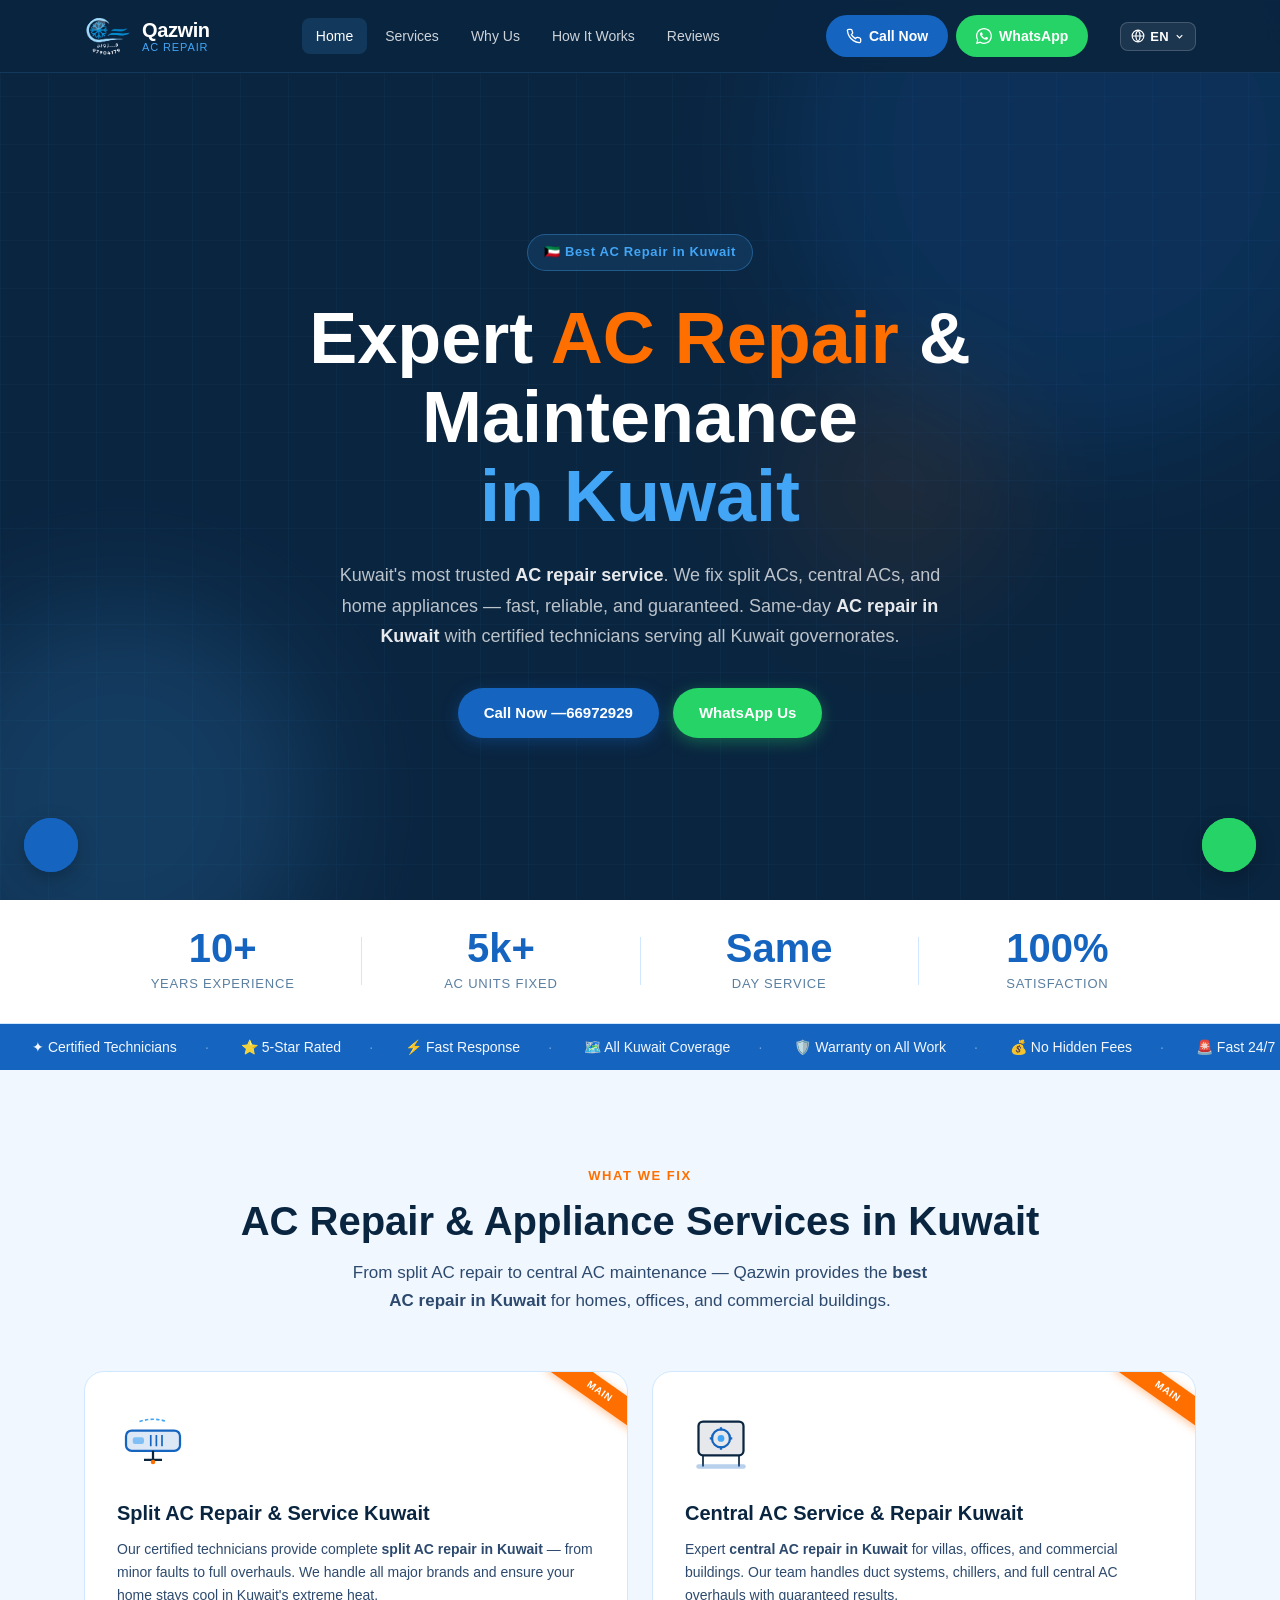
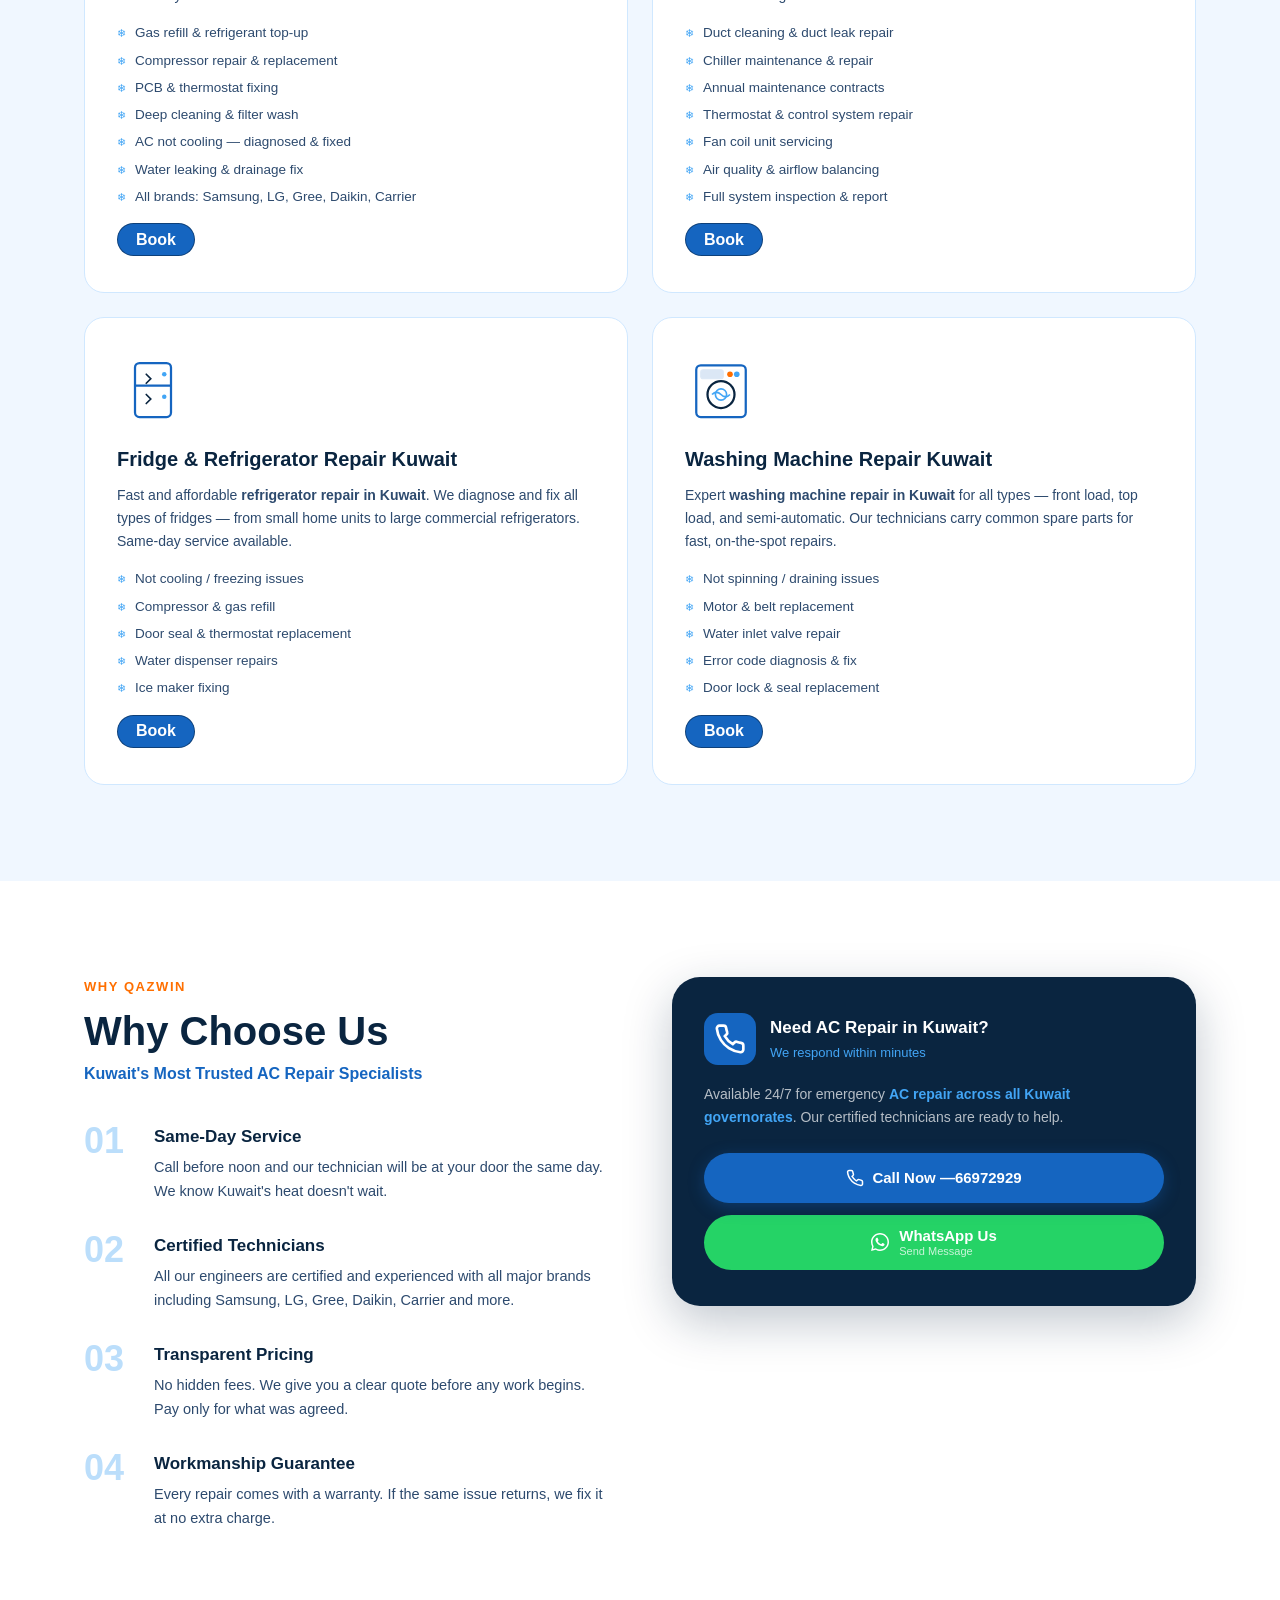
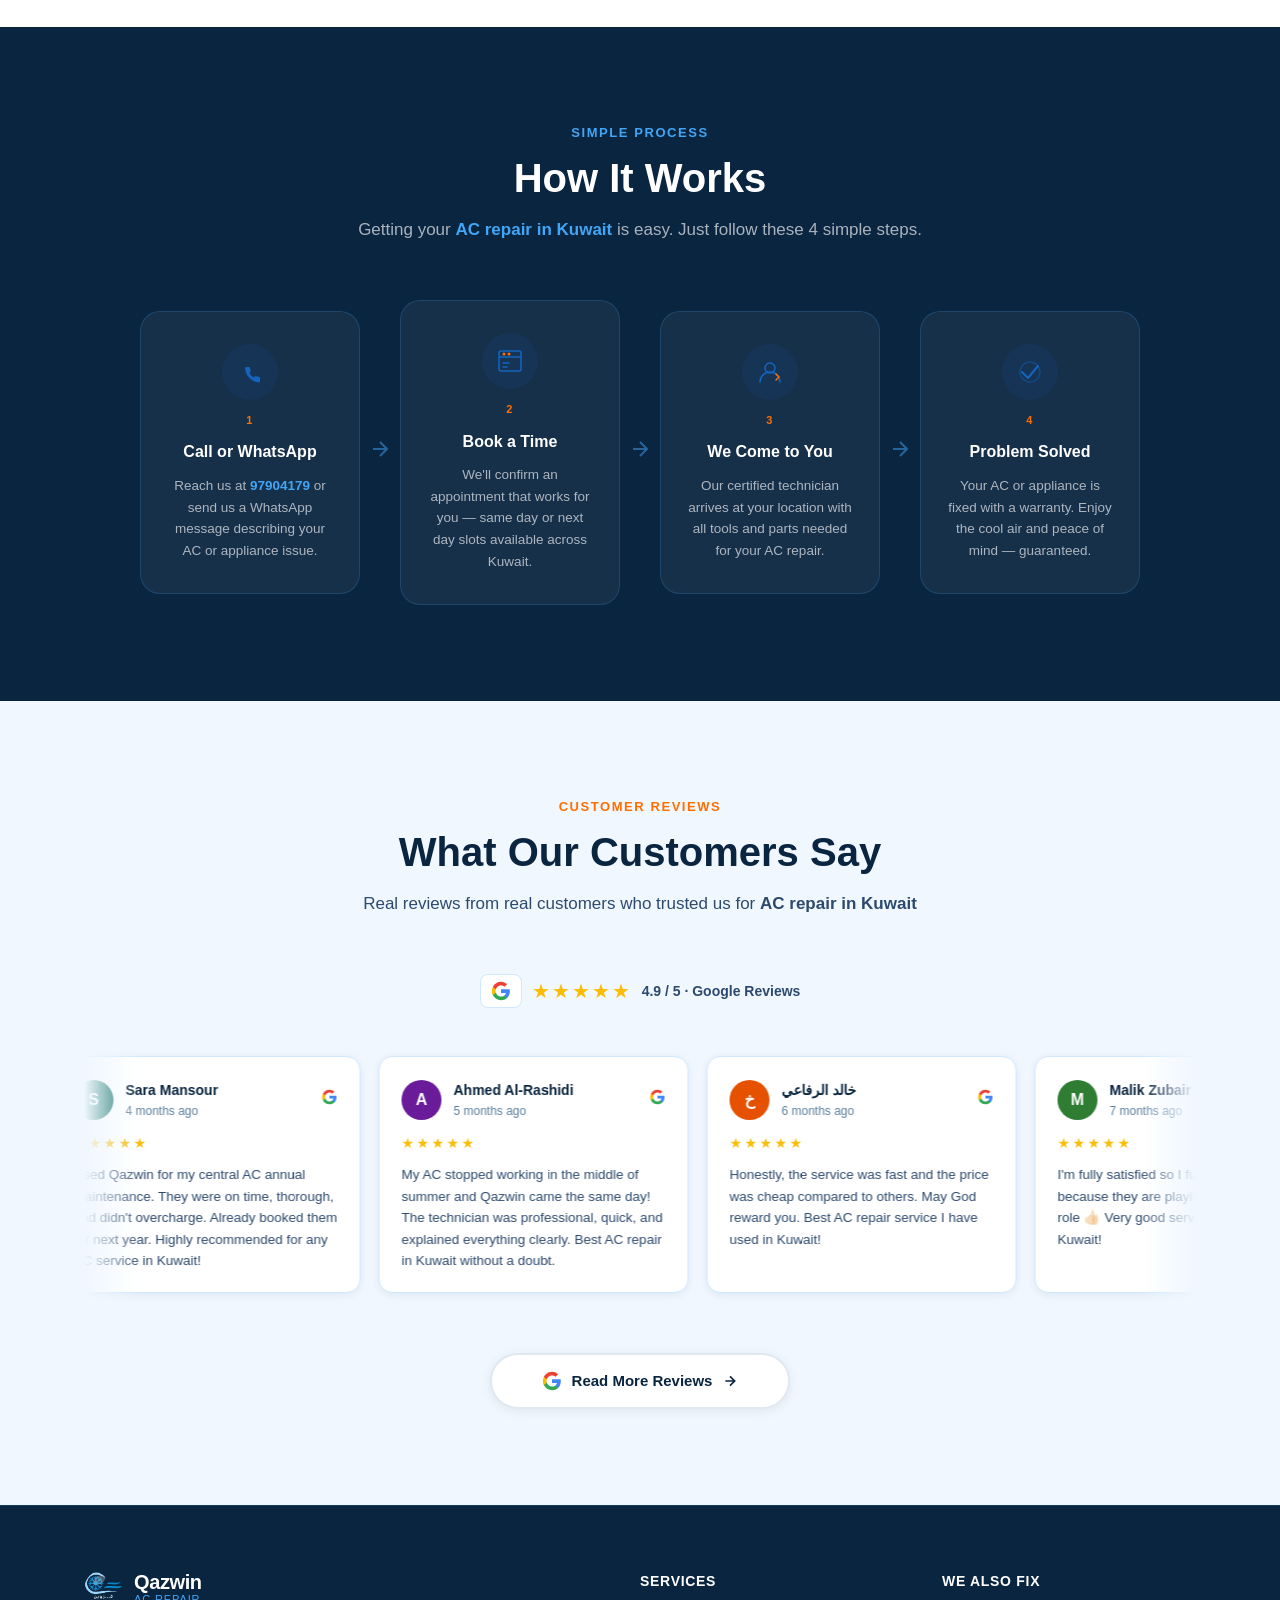
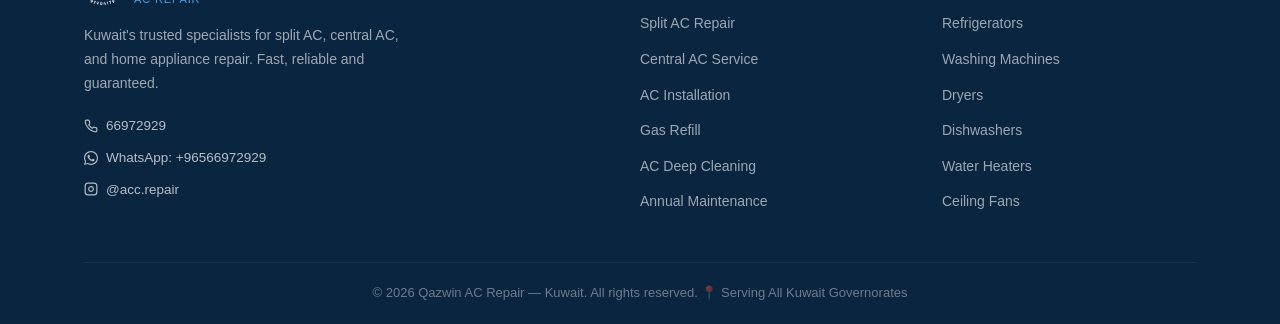
==== index.html @ 2f920a9c "Update index.html" ====
<!DOCTYPE html>
<html lang="en" dir="ltr" id="htmlRoot">

<head>
  <!-- Google Tag Manager -->
  <script>(function(w,d,s,l,i){w[l]=w[l]||[];w[l].push({'gtm.start':
  new Date().getTime(),event:'gtm.js'});var f=d.getElementsByTagName(s)[0],
  j=d.createElement(s),dl=l!='dataLayer'?'&l='+l:'';j.async=true;j.src=
  'https://www.googletagmanager.com/gtm.js?id='+i+dl;f.parentNode.insertBefore(j,f);
  })(window,document,'script','dataLayer','GTM-M6X77CFB');</script>
  <!-- End Google Tag Manager -->

  <meta charset="UTF-8" />
  <meta name="viewport" content="width=device-width, initial-scale=1.0" />

  <!-- Primary SEO Meta Tags -->
  <title>Qazwin AC Repair Kuwait | Best AC Repair Service in Kuwait |66972929</title>
  <meta name="description" content="Qazwin AC Repair Kuwait — Kuwait's #1 trusted AC repair service. Same-day split AC repair, central AC service, gas refill & maintenance. Call66972929. Serving all Kuwait governorates." />
  <meta name="keywords" content="AC repair Kuwait, best AC repair Kuwait, AC maintenance Kuwait, split AC repair Kuwait, central AC Kuwait, AC service Kuwait, air conditioner repair Kuwait, AC technician Kuwait, Qazwin AC repair, تصليح مكيفات الكويت, صيانة مكيفات الكويت" />
  <meta name="author" content="Qazwin AC Repair Kuwait" />
  <meta name="robots" content="index, follow" />
  <meta name="language" content="English" />
  <meta name="revisit-after" content="3 days" />
  <link rel="canonical" href="https://qazwinacrepair.com/" />

  <!-- Open Graph / Facebook -->
  <meta property="og:type" content="website" />
  <meta property="og:url" content="https://qazwinacrepair.com/" />
  <meta property="og:title" content="Qazwin AC Repair Kuwait | Best AC Repair in Kuwait" />
  <meta property="og:description" content="Kuwait's most trusted AC repair specialists. Same-day service, certified technicians, all brands. Call66972929 for fast AC repair in Kuwait." />
  <meta property="og:image" content="https://qazwinacrepair.com/og-image.jpg" />
  <meta property="og:locale" content="en_KW" />
  <meta property="og:locale:alternate" content="ar_KW" />
  <meta property="og:site_name" content="Qazwin AC Repair Kuwait" />

  <!-- Twitter Card -->
  <meta name="twitter:card" content="summary_large_image" />
  <meta name="twitter:title" content="Qazwin AC Repair Kuwait | Best AC Repair in Kuwait" />
  <meta name="twitter:description" content="Fast, reliable AC repair in Kuwait. Same-day service. Call66972929." />

  <!-- Color theme -->
  <meta name="theme-color" content="#0A2540" />

  <!-- Geo Tags for Kuwait Local SEO -->
  <meta name="geo.region" content="KW" />
  <meta name="geo.placename" content="Kuwait" />
  <meta name="geo.position" content="29.3759;47.9774" />
  <meta name="ICBM" content="29.3759, 47.9774" />

  <!-- Favicon -->
  <link rel="apple-touch-icon" sizes="180x180" href="/apple-touch-icon.png">
  <link rel="icon" type="image/png" sizes="32x32" href="/favicon-32x32.png">
  <link rel="icon" type="image/png" sizes="16x16" href="/favicon-16x16.png">
  <link rel="manifest" href="/site.webmanifest">

  <!-- Structured Data: Local Business Schema -->
  <script type="application/ld+json">
  {
    "@context": "https://schema.org",
    "@type": "LocalBusiness",
    "name": "Qazwin AC Repair Kuwait",
    "description": "Best AC repair service in Kuwait. Split AC repair, central AC service, gas refill, and maintenance. Serving all Kuwait governorates.",
    "url": "https://qazwinacrepair.com",
    "telephone": "+96566972929",
    "priceRange": "$$",
    "image": "https://qazwinacrepair.com/logo.webp",
    "address": {
      "@type": "PostalAddress",
      "addressCountry": "KW",
      "addressLocality": "Kuwait City",
      "addressRegion": "Kuwait"
    },
    "geo": {
      "@type": "GeoCoordinates",
      "latitude": 29.3759,
      "longitude": 47.9774
    },
    "openingHoursSpecification": {
      "@type": "OpeningHoursSpecification",
      "dayOfWeek": ["Monday","Tuesday","Wednesday","Thursday","Friday","Saturday","Sunday"],
      "opens": "00:00",
      "closes": "23:59"
    },
    "sameAs": ["https://www.instagram.com/acc.repair"],
    "areaServed": "Kuwait",
    "serviceType": "AC Repair, AC Maintenance, Central AC Service, Split AC Repair",
    "aggregateRating": {
      "@type": "AggregateRating",
      "ratingValue": "4.9",
      "reviewCount": "5000"
    }
  }
  </script>

  <!-- Preconnect for performance -->
  <link rel="preconnect" href="https://fonts.gstatic.com" crossorigin />
  <!-- English fonts -->
  <link rel="stylesheet" href="https://fonts.googleapis.com/css2?family=Syne:wght@400;500;600;700;800&family=DM+Sans:wght@300;400;500;600&display=swap" media="print" onload="this.media='all'" />
  <!-- Arabic font (Cairo) — loaded async -->
  <link rel="stylesheet" href="https://fonts.googleapis.com/css2?family=Cairo:wght@300;400;500;600;700;800&display=swap" media="print" onload="this.media='all'" />

  <link rel="stylesheet" href="styles.css" />


</head>

<body>
  <!-- Google Tag Manager (noscript) -->
  <noscript><iframe src="https://www.googletagmanager.com/ns.html?id=GTM-M6X77CFB" height="0" width="0" style="display:none;visibility:hidden"></iframe></noscript>
  <!-- End Google Tag Manager (noscript) -->

  <!-- ========== NAVBAR ========== -->
  <header class="navbar" id="navbar" role="banner">
    <div class="nav-container">

      <!-- Logo — ALWAYS on the left, never moves in RTL -->
      <a href="#home" class="nav-brand" aria-label="Qazwin AC Repair Kuwait - Home">
        <div class="logo-sphere">
          <img src="images/logo.webp" alt="Qazwin AC Repair Kuwait Logo" class="logo-img"
            onerror="this.style.display='none'; this.parentElement.querySelector('.logo-fallback').style.display='flex'" />
          <div class="logo-fallback" aria-hidden="true">Q</div>
        </div>
        <div class="brand-text">
          <span class="brand-name" data-en="Qazwin" data-ar="قزوين">Qazwin</span>
          <span class="brand-sub" data-en="AC Repair" data-ar="تصليح مكيفات">AC Repair</span>
        </div>
      </a>

      <!-- Desktop nav links -->
      <nav class="nav-links" aria-label="Main navigation">
        <a href="#home"         class="nav-link" data-en="Home"         data-ar="الرئيسية">Home</a>
        <a href="#services"     class="nav-link" data-en="Services"     data-ar="الخدمات">Services</a>
        <a href="#why-us"       class="nav-link" data-en="Why Us"       data-ar="لماذا نحن">Why Us</a>
        <a href="#how-it-works" class="nav-link" data-en="How It Works" data-ar="كيف يعمل">How It Works</a>
        <a href="#reviews"      class="nav-link" data-en="Reviews"      data-ar="التقييمات">Reviews</a>
      </nav>

      <!-- Desktop CTA buttons -->
      <div class="nav-cta">
        <a href="tel:97904179" class="btn-call" aria-label="Call Qazwin AC Repair Kuwait">
          <svg width="16" height="16" viewBox="0 0 24 24" fill="none" stroke="currentColor" stroke-width="2" aria-hidden="true">
            <path d="M22 16.92v3a2 2 0 01-2.18 2 19.79 19.79 0 01-8.63-3.07 19.5 19.5 0 01-6-6A19.79 19.79 0 012.12 4.18 2 2 0 014.11 2h3a2 2 0 012 1.72c.127.96.361 1.903.7 2.81a2 2 0 01-.45 2.11L8.09 9.91a16 16 0 006 6l1.27-1.27a2 2 0 012.11-.45c.907.339 1.85.573 2.81.7A2 2 0 0122 16.92z"/>
          </svg>
          <span data-en="Call Now" data-ar="اتصل الآن">Call Now</span>
        </a>
        <a href="https://wa.me/96566972929?text=Hello!%20I%20want%20to%20learn%20more%20about%20your%20services." target="_blank" rel="noopener noreferrer" class="btn-whatsapp" aria-label="WhatsApp Qazwin AC Repair Kuwait">
          <svg width="16" height="16" viewBox="0 0 24 24" fill="currentColor" aria-hidden="true">
            <path d="M17.472 14.382c-.297-.149-1.758-.867-2.03-.967-.273-.099-.471-.148-.67.15-.197.297-.767.966-.94 1.164-.173.199-.347.223-.644.075-.297-.15-1.255-.463-2.39-1.475-.883-.788-1.48-1.761-1.653-2.059-.173-.297-.018-.458.13-.606.134-.133.298-.347.446-.52.149-.174.198-.298.298-.497.099-.198.05-.371-.025-.52-.075-.149-.669-1.612-.916-2.207-.242-.579-.487-.5-.669-.51-.173-.008-.371-.01-.57-.01-.198 0-.52.074-.792.372-.272.297-1.04 1.016-1.04 2.479 0 1.462 1.065 2.875 1.213 3.074.149.198 2.096 3.2 5.077 4.487.709.306 1.262.489 1.694.625.712.227 1.36.195 1.871.118.571-.085 1.758-.719 2.006-1.413.248-.694.248-1.289.173-1.413-.074-.124-.272-.198-.57-.347z"/>
            <path d="M12 0C5.373 0 0 5.373 0 12c0 2.122.554 4.118 1.528 5.855L.057 23.998l6.305-1.654A11.937 11.937 0 0012 24c6.627 0 12-5.373 12-12S18.627 0 12 0zm0 22c-1.891 0-3.657-.495-5.188-1.36l-.371-.22-3.844 1.008.971-3.744-.242-.385A9.94 9.94 0 012 12C2 6.477 6.477 2 12 2s10 4.477 10 10-4.477 10-10 10z"/>
          </svg>
          <span data-en="WhatsApp" data-ar="واتساب">WhatsApp</span>
        </a>
      </div>

      <!-- RIGHT SIDE: Lang switcher (ALWAYS in navbar) + Hamburger (mobile only) -->
      <div class="nav-right-controls">

        <!-- Language Switcher — visible on ALL screen sizes, always in navbar -->
        <div class="lang-switcher" id="langSwitcher">
          <button class="lang-btn" id="langBtn" aria-label="Switch language" aria-haspopup="true" aria-expanded="false">
            <svg width="14" height="14" viewBox="0 0 24 24" fill="none" stroke="currentColor" stroke-width="2" aria-hidden="true">
              <circle cx="12" cy="12" r="10"/>
              <path d="M2 12h20M12 2a15.3 15.3 0 010 20M12 2a15.3 15.3 0 000 20"/>
            </svg>
            <span id="langLabel">EN</span>
            <svg width="11" height="11" viewBox="0 0 24 24" fill="none" stroke="currentColor" stroke-width="2.5" aria-hidden="true" class="lang-caret">
              <path d="M6 9l6 6 6-6"/>
            </svg>
          </button>
          <div class="lang-dropdown" id="langDropdown" role="menu" aria-label="Language selection">
            <button class="lang-option active" data-lang="en" role="menuitem">🇬🇧 English</button>
            <button class="lang-option" data-lang="ar" role="menuitem">🇰🇼 العربية</button>
          </div>
        </div>

        <!-- Hamburger — visible only on mobile -->
        <button class="hamburger" id="hamburger" aria-label="Toggle mobile menu" aria-expanded="false">
          <span></span><span></span><span></span>
        </button>

      </div>

    </div>

    <!-- Mobile Menu (NO lang switcher here — it stays in navbar always) -->
    <div class="mobile-menu" id="mobileMenu" aria-hidden="true">
      <a href="#home"         class="mob-link" data-en="Home"         data-ar="الرئيسية">Home</a>
      <a href="#services"     class="mob-link" data-en="Services"     data-ar="الخدمات">Services</a>
      <a href="#why-us"       class="mob-link" data-en="Why Us"       data-ar="لماذا نحن">Why Us</a>
      <a href="#how-it-works" class="mob-link" data-en="How It Works" data-ar="كيف يعمل">How It Works</a>
      <a href="#reviews"      class="mob-link" data-en="Reviews"      data-ar="التقييمات">Reviews</a>
      <div class="mob-cta">
        <a href="tel:97904179" class="btn-call">
          <span data-en="Call Now" data-ar="اتصل الآن">Call Now</span>
        </a>
        <a href="https://wa.me/96566972929?text=Hello!%20I%20want%20to%20learn%20more%20about%20your%20services." target="_blank" rel="noopener noreferrer" class="btn-whatsapp">
          <span data-en="WhatsApp" data-ar="واتساب">WhatsApp</span>
        </a>
      </div>
    </div>

  </header>

  <main>

    <!-- ========== HERO SECTION ========== -->
    <section class="hero" id="home" aria-labelledby="hero-heading">
      <div class="hero-bg-shapes" aria-hidden="true">
        <div class="shape shape-1"></div>
        <div class="shape shape-2"></div>
        <div class="shape shape-3"></div>
        <div class="grid-overlay"></div>
      </div>

      <div class="hero-container">
        <div class="hero-badge"
          data-en="🇰🇼 Best AC Repair in Kuwait"
          data-ar="🇰🇼 أفضل خدمة تصليح مكيفات في الكويت"
          aria-label="Best AC Repair in Kuwait">
          <span aria-hidden="true">🇰🇼</span> Best AC Repair in Kuwait
        </div>

        <h1 id="hero-heading" class="hero-title">
          <span class="title-white" data-en="Expert"          data-ar="خبراء">Expert</span>
          <span class="title-accent" data-en=" AC Repair"     data-ar=" تصليح مكيفات"> AC Repair</span>
          <span class="title-white" data-en=" &amp; Maintenance" data-ar=" وصيانة"> &amp; Maintenance</span>
          <br />
          <span class="title-blue" data-en="in Kuwait"        data-ar="في الكويت">in Kuwait</span>
        </h1>

        <p class="hero-desc"
          data-en="Kuwait's most trusted <strong>AC repair service</strong>. We fix split ACs, central ACs, and home appliances — fast, reliable, and guaranteed. Same-day <strong>AC repair in Kuwait</strong> with certified technicians serving all Kuwait governorates."
          data-ar="أكثر خدمة <strong>تصليح مكيفات</strong> موثوقة في الكويت. نصلح مكيفات السبليت والمركزية والأجهزة المنزلية — بسرعة وضمان. خدمة <strong>تصليح مكيفات في الكويت</strong> في نفس اليوم لجميع المحافظات.">
          Kuwait's most trusted <strong>AC repair service</strong>. We fix split ACs, central ACs, and home appliances — fast, reliable, and guaranteed. Same-day <strong>AC repair in Kuwait</strong> with certified technicians serving all Kuwait governorates.
        </p>

        <div class="hero-btns">
          <a href="tel:97904179" class="btn-primary" aria-label="Call for AC Repair in Kuwait"
            data-en="Call Now —66972929"
            data-ar="اتصل الآن —66972929">
            <svg width="18" height="18" viewBox="0 0 24 24" fill="none" stroke="currentColor" stroke-width="2" aria-hidden="true">
              <path d="M22 16.92v3a2 2 0 01-2.18 2 19.79 19.79 0 01-8.63-3.07 19.5 19.5 0 01-6-6A19.79 19.79 0 012.12 4.18 2 2 0 014.11 2h3a2 2 0 012 1.72c.127.96.361 1.903.7 2.81a2 2 0 01-.45 2.11L8.09 9.91a16 16 0 006 6l1.27-1.27a2 2 0 012.11-.45c.907.339 1.85.573 2.81.7A2 2 0 0122 16.92z" />
            </svg>
            Call Now —66972929
          </a>
          <a href="https://wa.me/96566972929?text=Hello!%20I%20want%20to%20learn%20more%20about%20your%20services." target="_blank" rel="noopener noreferrer" class="btn-wa-hero" aria-label="WhatsApp for AC Repair in Kuwait"
            data-en="WhatsApp Us"
            data-ar="واتساب">
            <svg width="18" height="18" viewBox="0 0 24 24" fill="currentColor" aria-hidden="true">
              <path d="M17.472 14.382c-.297-.149-1.758-.867-2.03-.967-.273-.099-.471-.148-.67.15-.197.297-.767.966-.94 1.164-.173.199-.347.223-.644.075-.297-.15-1.255-.463-2.39-1.475-.883-.788-1.48-1.761-1.653-2.059-.173-.297-.018-.458.13-.606.134-.133.298-.347.446-.52.149-.174.198-.298.298-.497.099-.198.05-.371-.025-.52-.075-.149-.669-1.612-.916-2.207-.242-.579-.487-.5-.669-.51-.173-.008-.371-.01-.57-.01-.198 0-.52.074-.792.372-.272.297-1.04 1.016-1.04 2.479 0 1.462 1.065 2.875 1.213 3.074.149.198 2.096 3.2 5.077 4.487.709.306 1.262.489 1.694.625.712.227 1.36.195 1.871.118.571-.085 1.758-.719 2.006-1.413.248-.694.248-1.289.173-1.413-.074-.124-.272-.198-.57-.347z" />
              <path d="M12 0C5.373 0 0 5.373 0 12c0 2.122.554 4.118 1.528 5.855L.057 23.998l6.305-1.654A11.937 11.937 0 0012 24c6.627 0 12-5.373 12-12S18.627 0 12 0zm0 22c-1.891 0-3.657-.495-5.188-1.36l-.371-.22-3.844 1.008.971-3.744-.242-.385A9.94 9.94 0 012 12C2 6.477 6.477 2 12 2s10 4.477 10 10-4.477 10-10 10z" />
            </svg>
            WhatsApp Us
          </a>
        </div>
      </div>
    </section>

    <!-- ========== STATS BANNER ========== -->
    <section class="stats-banner" aria-label="Qazwin AC Repair Kuwait Statistics">
      <div class="stats-container">
        <div class="stat-item">
          <span class="stat-num">10+</span>
          <span class="stat-label" data-en="Years Experience" data-ar="سنوات خبرة">Years Experience</span>
        </div>
        <div class="stat-divider" aria-hidden="true"></div>
        <div class="stat-item">
          <span class="stat-num">5k+</span>
          <span class="stat-label" data-en="AC Units Fixed" data-ar="مكيف تم إصلاحه">AC Units Fixed</span>
        </div>
        <div class="stat-divider" aria-hidden="true"></div>
        <div class="stat-item">
          <span class="stat-num" data-en="Same" data-ar="نفس">Same</span>
          <span class="stat-label" data-en="Day Service" data-ar="خدمة يومية">Day Service</span>
        </div>
        <div class="stat-divider" aria-hidden="true"></div>
        <div class="stat-item">
          <span class="stat-num">100%</span>
          <span class="stat-label" data-en="Satisfaction" data-ar="رضا العملاء">Satisfaction</span>
        </div>
      </div>
    </section>

    <!-- ========== MARQUEE TICKER ========== -->
    <div class="ticker-wrap" aria-label="Qazwin AC Repair Kuwait features">
      <div class="ticker-track" id="ticker">
        <span class="tick-item" data-en="✦ Certified Technicians" data-ar="✦ فنيون معتمدون">✦ Certified Technicians</span>
        <span class="tick-item" data-en="⭐ 5-Star Rated" data-ar="⭐ تقييم 5 نجوم">⭐ 5-Star Rated</span>
        <span class="tick-item" data-en="⚡ Fast Response" data-ar="⚡ استجابة سريعة">⚡ Fast Response</span>
        <span class="tick-item" data-en="🗺️ All Kuwait Coverage" data-ar="🗺️ تغطية جميع مناطق الكويت">🗺️ All Kuwait Coverage</span>
        <span class="tick-item" data-en="🛡️ Warranty on All Work" data-ar="🛡️ ضمان على جميع الأعمال">🛡️ Warranty on All Work</span>
        <span class="tick-item" data-en="💰 No Hidden Fees" data-ar="💰 لا رسوم خفية">💰 No Hidden Fees</span>
        <span class="tick-item" data-en="🚨 Fast 24/7 Emergency Repair" data-ar="🚨 إصلاح طوارئ سريع 24/7">🚨 Fast 24/7 Emergency Repair</span>
        <span class="tick-item" data-en="👨‍🔧 Expert Technicians" data-ar="👨‍🔧 فنيون خبراء">👨‍🔧 Expert Technicians</span>
        <span class="tick-item" data-en="❄️ Instant Cooling Relief" data-ar="❄️ تبريد فوري">❄️ Instant Cooling Relief</span>
        <!-- Cloned for seamless loop -->
        <span class="tick-item" data-en="✦ Certified Technicians" data-ar="✦ فنيون معتمدون">✦ Certified Technicians</span>
        <span class="tick-item" data-en="⭐ 5-Star Rated" data-ar="⭐ تقييم 5 نجوم">⭐ 5-Star Rated</span>
        <span class="tick-item" data-en="⚡ Fast Response" data-ar="⚡ استجابة سريعة">⚡ Fast Response</span>
        <span class="tick-item" data-en="🗺️ All Kuwait Coverage" data-ar="🗺️ تغطية جميع مناطق الكويت">🗺️ All Kuwait Coverage</span>
        <span class="tick-item" data-en="🛡️ Warranty on All Work" data-ar="🛡️ ضمان على جميع الأعمال">🛡️ Warranty on All Work</span>
        <span class="tick-item" data-en="💰 No Hidden Fees" data-ar="💰 لا رسوم خفية">💰 No Hidden Fees</span>
        <span class="tick-item" data-en="🚨 Fast 24/7 Emergency Repair" data-ar="🚨 إصلاح طوارئ سريع 24/7">🚨 Fast 24/7 Emergency Repair</span>
        <span class="tick-item" data-en="👨‍🔧 Expert Technicians" data-ar="👨‍🔧 فنيون خبراء">👨‍🔧 Expert Technicians</span>
        <span class="tick-item" data-en="❄️ Instant Cooling Relief" data-ar="❄️ تبريد فوري">❄️ Instant Cooling Relief</span>
      </div>
    </div>

    <!-- ========== SERVICES SECTION ========== -->
    <section class="services" id="services" aria-labelledby="services-heading">
      <div class="section-container">
        <div class="section-header">
          <p class="section-eyebrow" data-en="What We Fix" data-ar="ماذا نصلح">What We Fix</p>
          <h2 id="services-heading"
            data-en="AC Repair &amp; Appliance Services in Kuwait"
            data-ar="خدمات تصليح مكيفات والأجهزة في الكويت">
            AC Repair &amp; Appliance Services in Kuwait
          </h2>
          <p class="section-sub"
            data-en="From split AC repair to central AC maintenance — Qazwin provides the <strong>best AC repair in Kuwait</strong> for homes, offices, and commercial buildings."
            data-ar="من تصليح مكيفات السبليت إلى صيانة المكيفات المركزية — قزوين تقدم <strong>أفضل خدمة تصليح مكيفات في الكويت</strong> للمنازل والمكاتب والمباني التجارية.">
            From split AC repair to central AC maintenance — Qazwin provides the <strong>best AC repair in Kuwait</strong> for homes, offices, and commercial buildings.
          </p>
        </div>

        <div class="services-grid">

          <!-- Split AC -->
          <article class="service-card" aria-labelledby="svc-split">
            <div class="svc-badge-main" data-en="Main" data-ar="رئيسي">Main</div>
            <div class="svc-icon" aria-hidden="true">
              <svg viewBox="0 0 64 64" fill="none" xmlns="http://www.w3.org/2000/svg">
                <rect x="8" y="20" width="48" height="18" rx="5" fill="#1565C0" opacity="0.15" />
                <rect x="8" y="20" width="48" height="18" rx="5" stroke="#1565C0" stroke-width="2" />
                <rect x="14" y="26" width="10" height="6" rx="2" fill="#42A5F5" opacity="0.6" />
                <line x1="30" y1="24" x2="30" y2="34" stroke="#1565C0" stroke-width="1.5" />
                <line x1="35" y1="24" x2="35" y2="34" stroke="#1565C0" stroke-width="1.5" />
                <line x1="40" y1="24" x2="40" y2="34" stroke="#1565C0" stroke-width="1.5" />
                <path d="M32 38 L32 46" stroke="#0A2540" stroke-width="2" />
                <path d="M24 46 L40 46" stroke="#0A2540" stroke-width="2" />
                <circle cx="32" cy="48" r="2" fill="#FF6F00" />
                <path d="M20 12 Q32 8 44 12" stroke="#42A5F5" stroke-width="1.5" stroke-dasharray="3 2" fill="none" />
              </svg>
            </div>
            <h3 id="svc-split"
              data-en="Split AC Repair &amp; Service Kuwait"
              data-ar="تصليح وصيانة مكيف السبليت في الكويت">
              Split AC Repair &amp; Service Kuwait
            </h3>
            <p data-en="Our certified technicians provide complete <strong>split AC repair in Kuwait</strong> — from minor faults to full overhauls. We handle all major brands and ensure your home stays cool in Kuwait's extreme heat."
               data-ar="يقدم فنيونا المعتمدون خدمة <strong>تصليح مكيف السبليت في الكويت</strong> بشكل كامل — من الأعطال البسيطة إلى الإصلاح الشامل. نتعامل مع جميع الماركات الكبرى لضمان برودة منزلك في حرارة الكويت الشديدة.">
              Our certified technicians provide complete <strong>split AC repair in Kuwait</strong> — from minor faults to full overhauls. We handle all major brands and ensure your home stays cool in Kuwait's extreme heat.
            </p>
            <ul class="svc-list">
              <li data-en="Gas refill &amp; refrigerant top-up"   data-ar="شحن غاز وإضافة مبرد">Gas refill &amp; refrigerant top-up</li>
              <li data-en="Compressor repair &amp; replacement"   data-ar="إصلاح واستبدال الكمبروسر">Compressor repair &amp; replacement</li>
              <li data-en="PCB &amp; thermostat fixing"           data-ar="إصلاح لوحة PCB والثيرموستات">PCB &amp; thermostat fixing</li>
              <li data-en="Deep cleaning &amp; filter wash"       data-ar="تنظيف عميق وغسيل الفلتر">Deep cleaning &amp; filter wash</li>
              <li data-en="AC not cooling — diagnosed &amp; fixed" data-ar="المكيف لا يبرد — تشخيص وإصلاح">AC not cooling — diagnosed &amp; fixed</li>
              <li data-en="Water leaking &amp; drainage fix"      data-ar="إصلاح تسرب الماء والصرف">Water leaking &amp; drainage fix</li>
              <li data-en="All brands: Samsung, LG, Gree, Daikin, Carrier" data-ar="جميع الماركات: سامسونج، إل جي، جري، دايكن، كارير">All brands: Samsung, LG, Gree, Daikin, Carrier</li>
            </ul>
          <button class="service-book" data-en="Book" data-ar="احْجِز""> <a href="https://wa.me/96566972929?text=Hello!%20I%20want%20to%20book%20split%20ac%20repair%20service." target="_blank">Book</a></button>

          </article>

          <!-- Central AC -->
          <article class="service-card" aria-labelledby="svc-central">
            <div class="svc-badge-main" data-en="Main" data-ar="رئيسي">Main</div>
            <div class="svc-icon" aria-hidden="true">
              <svg viewBox="0 0 64 64" fill="none" xmlns="http://www.w3.org/2000/svg">
                <rect x="12" y="12" width="40" height="30" rx="4" fill="#0A2540" opacity="0.1" />
                <rect x="12" y="12" width="40" height="30" rx="4" stroke="#0A2540" stroke-width="2" />
                <circle cx="32" cy="27" r="8" stroke="#1565C0" stroke-width="2" />
                <circle cx="32" cy="27" r="3" fill="#42A5F5" />
                <line x1="32" y1="17" x2="32" y2="20" stroke="#1565C0" stroke-width="2" />
                <line x1="32" y1="34" x2="32" y2="37" stroke="#1565C0" stroke-width="2" />
                <line x1="22" y1="27" x2="25" y2="27" stroke="#1565C0" stroke-width="2" />
                <line x1="39" y1="27" x2="42" y2="27" stroke="#1565C0" stroke-width="2" />
                <path d="M16 42 L16 52 M48 42 L48 52" stroke="#0A2540" stroke-width="1.5" />
                <rect x="10" y="50" width="44" height="4" rx="2" fill="#1565C0" opacity="0.3" />
              </svg>
            </div>
            <h3 id="svc-central"
              data-en="Central AC Service &amp; Repair Kuwait"
              data-ar="خدمة وتصليح المكيف المركزي في الكويت">
              Central AC Service &amp; Repair Kuwait
            </h3>
            <p data-en="Expert <strong>central AC repair in Kuwait</strong> for villas, offices, and commercial buildings. Our team handles duct systems, chillers, and full central AC overhauls with guaranteed results."
               data-ar="خبرة في <strong>تصليح المكيف المركزي في الكويت</strong> للفلل والمكاتب والمباني التجارية. يتعامل فريقنا مع أنظمة المجاري الهوائية وأجهزة التبريد والتجديد الشامل للمكيفات المركزية.">
              Expert <strong>central AC repair in Kuwait</strong> for villas, offices, and commercial buildings. Our team handles duct systems, chillers, and full central AC overhauls with guaranteed results.
            </p>
            <ul class="svc-list">
              <li data-en="Duct cleaning &amp; duct leak repair"       data-ar="تنظيف وإصلاح تسرب المجاري الهوائية">Duct cleaning &amp; duct leak repair</li>
              <li data-en="Chiller maintenance &amp; repair"           data-ar="صيانة وإصلاح الشيلر">Chiller maintenance &amp; repair</li>
              <li data-en="Annual maintenance contracts"               data-ar="عقود صيانة سنوية">Annual maintenance contracts</li>
              <li data-en="Thermostat &amp; control system repair"     data-ar="إصلاح الثيرموستات ونظام التحكم">Thermostat &amp; control system repair</li>
              <li data-en="Fan coil unit servicing"                    data-ar="صيانة وحدة مروحة الملف">Fan coil unit servicing</li>
              <li data-en="Air quality &amp; airflow balancing"        data-ar="جودة الهواء وموازنة تدفق الهواء">Air quality &amp; airflow balancing</li>
              <li data-en="Full system inspection &amp; report"        data-ar="فحص شامل للنظام وتقرير">Full system inspection &amp; report</li>
            </ul>
                    <button class="service-book" data-en="Book" data-ar="احْجِز""><a href="https://wa.me/96566972929?text=Hello!%20I%20want%20to%20book%20central%20ac%20repair%20service." target="_blank">Book</a></button>

          </article>

          <!-- Fridge -->
          <article class="service-card" aria-labelledby="svc-fridge">
            <div class="svc-icon" aria-hidden="true">
              <svg viewBox="0 0 64 64" fill="none" xmlns="http://www.w3.org/2000/svg">
                <rect x="16" y="8" width="32" height="48" rx="4" stroke="#1565C0" stroke-width="2" />
                <line x1="16" y1="28" x2="48" y2="28" stroke="#1565C0" stroke-width="2" />
                <circle cx="42" cy="18" r="2" fill="#42A5F5" />
                <circle cx="42" cy="38" r="2" fill="#42A5F5" />
                <path d="M26 18 L30 22 L26 26" stroke="#0A2540" stroke-width="1.5" stroke-linecap="round" fill="none" />
                <path d="M26 36 L30 40 L26 44" stroke="#0A2540" stroke-width="1.5" stroke-linecap="round" fill="none" />
              </svg>
            </div>
            <h3 id="svc-fridge"
              data-en="Fridge &amp; Refrigerator Repair Kuwait"
              data-ar="تصليح الثلاجة في الكويت">
              Fridge &amp; Refrigerator Repair Kuwait
            </h3>
            <p data-en="Fast and affordable <strong>refrigerator repair in Kuwait</strong>. We diagnose and fix all types of fridges — from small home units to large commercial refrigerators. Same-day service available."
               data-ar="<strong>تصليح ثلاجات في الكويت</strong> سريع وبأسعار معقولة. نشخص ونصلح جميع أنواع الثلاجات — من الوحدات المنزلية الصغيرة إلى الثلاجات التجارية الكبيرة. خدمة في نفس اليوم متاحة.">
              Fast and affordable <strong>refrigerator repair in Kuwait</strong>. We diagnose and fix all types of fridges — from small home units to large commercial refrigerators. Same-day service available.
            </p>
            <ul class="svc-list">
              <li data-en="Not cooling / freezing issues"          data-ar="مشاكل عدم التبريد / التجميد">Not cooling / freezing issues</li>
              <li data-en="Compressor &amp; gas refill"            data-ar="الكمبروسر وشحن الغاز">Compressor &amp; gas refill</li>
              <li data-en="Door seal &amp; thermostat replacement" data-ar="استبدال حاشية الباب والثيرموستات">Door seal &amp; thermostat replacement</li>
              <li data-en="Water dispenser repairs"                data-ar="إصلاح موزع الماء">Water dispenser repairs</li>
              <li data-en="Ice maker fixing"                       data-ar="إصلاح صانع الثلج">Ice maker fixing</li>
            </ul>
          <button class="service-book" data-en="Book" data-ar="احْجِز" ><a href="https://wa.me/96566972929?text=Hello!%20I%20want%20to%20book%20Fridge%20or%20Refrigerator%20service." target="_blank">Book</a></button>

          </article>

          <!-- Washing Machine -->
          <article class="service-card" aria-labelledby="svc-washer">
            <div class="svc-icon" aria-hidden="true">
              <svg viewBox="0 0 64 64" fill="none" xmlns="http://www.w3.org/2000/svg">
                <rect x="10" y="10" width="44" height="46" rx="4" stroke="#1565C0" stroke-width="2" />
                <circle cx="32" cy="36" r="12" stroke="#0A2540" stroke-width="2" />
                <circle cx="32" cy="36" r="5" stroke="#42A5F5" stroke-width="1.5" />
                <rect x="14" y="14" width="20" height="8" rx="2" fill="#1565C0" opacity="0.15" stroke="#1565C0" stroke-width="1" />
                <circle cx="40" cy="18" r="2.5" fill="#FF6F00" />
                <circle cx="46" cy="18" r="2.5" fill="#42A5F5" />
                <path d="M24 36 Q28 32 32 36 Q36 40 40 36" stroke="#42A5F5" stroke-width="1.5" fill="none" />
              </svg>
            </div>
            <h3 id="svc-washer"
              data-en="Washing Machine Repair Kuwait"
              data-ar="تصليح الغسالة في الكويت">
              Washing Machine Repair Kuwait
            </h3>
            <p data-en="Expert <strong>washing machine repair in Kuwait</strong> for all types — front load, top load, and semi-automatic. Our technicians carry common spare parts for fast, on-the-spot repairs."
               data-ar="خبرة في <strong>تصليح الغسالات في الكويت</strong> لجميع الأنواع — فرونت لود وتوب لود وشبه الأوتوماتيكية. يحمل فنيونا قطع الغيار الشائعة للإصلاح السريع في موقعك.">
              Expert <strong>washing machine repair in Kuwait</strong> for all types — front load, top load, and semi-automatic. Our technicians carry common spare parts for fast, on-the-spot repairs.
            </p>
            <ul class="svc-list">
              <li data-en="Not spinning / draining issues"          data-ar="مشاكل الدوران / التصريف">Not spinning / draining issues</li>
              <li data-en="Motor &amp; belt replacement"            data-ar="استبدال المحرك والحزام">Motor &amp; belt replacement</li>
              <li data-en="Water inlet valve repair"                data-ar="إصلاح صمام دخول الماء">Water inlet valve repair</li>
              <li data-en="Error code diagnosis &amp; fix"          data-ar="تشخيص وإصلاح رموز الخطأ">Error code diagnosis &amp; fix</li>
              <li data-en="Door lock &amp; seal replacement"        data-ar="استبدال قفل وحاشية الباب">Door lock &amp; seal replacement</li>
            </ul>
          <button class="service-book" data-en="Book" data-ar="احْجِز""><a href="https://wa.me/96566972929?text=Hello!%20I%20want%20to%20book%20Washing%20Machine%20service." target="_blank">Book</a></button>

          </article>

        </div>
        
      </div>
    </section>

    <!-- ========== WHY CHOOSE US ========== -->
    <section class="why-us" id="why-us" aria-labelledby="why-heading">
      <div class="section-container">
        <div class="why-layout">

          <div class="why-left">
            <p class="section-eyebrow" data-en="Why Qazwin" data-ar="لماذا قزوين">Why Qazwin</p>
            <h2 id="why-heading" data-en="Why Choose Us" data-ar="لماذا تختارنا">Why Choose Us</h2>
            <p class="why-tagline" data-en="Kuwait's Most Trusted AC Repair Specialists" data-ar="أكثر متخصصي تصليح مكيفات موثوقية في الكويت">Kuwait's Most Trusted AC Repair Specialists</p>

            <div class="why-items">
              <div class="why-item">
                <div class="why-num" aria-hidden="true">01</div>
                <div class="why-content">
                  <h3 data-en="Same-Day Service" data-ar="خدمة في نفس اليوم">Same-Day Service</h3>
                  <p data-en="Call before noon and our technician will be at your door the same day. We know Kuwait's heat doesn't wait."
                     data-ar="اتصل قبل الظهر وسيكون فنيونا عند بابك في نفس اليوم. نعلم أن حرارة الكويت لا تنتظر.">
                     Call before noon and our technician will be at your door the same day. We know Kuwait's heat doesn't wait.
                  </p>
                </div>
              </div>
              <div class="why-item">
                <div class="why-num" aria-hidden="true">02</div>
                <div class="why-content">
                  <h3 data-en="Certified Technicians" data-ar="فنيون معتمدون">Certified Technicians</h3>
                  <p data-en="All our engineers are certified and experienced with all major brands including Samsung, LG, Gree, Daikin, Carrier and more."
                     data-ar="جميع مهندسينا معتمدون وذوو خبرة مع جميع الماركات الكبرى بما في ذلك سامسونج وإل جي وجري ودايكن وكارير والمزيد.">
                     All our engineers are certified and experienced with all major brands including Samsung, LG, Gree, Daikin, Carrier and more.
                  </p>
                </div>
              </div>
              <div class="why-item">
                <div class="why-num" aria-hidden="true">03</div>
                <div class="why-content">
                  <h3 data-en="Transparent Pricing" data-ar="أسعار شفافة">Transparent Pricing</h3>
                  <p data-en="No hidden fees. We give you a clear quote before any work begins. Pay only for what was agreed."
                     data-ar="لا رسوم خفية. نعطيك عرض سعر واضح قبل البدء بأي عمل. ادفع فقط ما تم الاتفاق عليه.">
                     No hidden fees. We give you a clear quote before any work begins. Pay only for what was agreed.
                  </p>
                </div>
              </div>
              <div class="why-item">
                <div class="why-num" aria-hidden="true">04</div>
                <div class="why-content">
                  <h3 data-en="Workmanship Guarantee" data-ar="ضمان على العمل">Workmanship Guarantee</h3>
                  <p data-en="Every repair comes with a warranty. If the same issue returns, we fix it at no extra charge."
                     data-ar="كل إصلاح يأتي مع ضمان. إذا عادت نفس المشكلة، نصلحها دون أي رسوم إضافية.">
                     Every repair comes with a warranty. If the same issue returns, we fix it at no extra charge.
                  </p>
                </div>
              </div>
            </div>
          </div>

          <div class="why-right">
            <div class="contact-box">
              <div class="contact-box-header">
                <div class="contact-icon" aria-hidden="true">
                  <svg width="32" height="32" viewBox="0 0 24 24" fill="none" stroke="white" stroke-width="2">
                    <path d="M22 16.92v3a2 2 0 01-2.18 2 19.79 19.79 0 01-8.63-3.07 19.5 19.5 0 01-6-6A19.79 19.79 0 012.12 4.18 2 2 0 014.11 2h3a2 2 0 012 1.72c.127.96.361 1.903.7 2.81a2 2 0 01-.45 2.11L8.09 9.91a16 16 0 006 6l1.27-1.27a2 2 0 012.11-.45c.907.339 1.85.573 2.81.7A2 2 0 0122 16.92z" />
                  </svg>
                </div>
                <div>
                  <p class="contact-box-title"
                    data-en="Need AC Repair in Kuwait?"
                    data-ar="تحتاج لتصليح مكيف في الكويت؟">Need AC Repair in Kuwait?</p>
                  <p class="contact-box-sub"
                    data-en="We respond within minutes"
                    data-ar="نرد في غضون دقائق">We respond within minutes</p>
                </div>
              </div>

              <p class="contact-box-desc"
                data-en="Available 24/7 for emergency <strong>AC repair across all Kuwait governorates</strong>. Our certified technicians are ready to help."
                data-ar="متاحون 24/7 لطوارئ <strong>تصليح المكيفات في جميع محافظات الكويت</strong>. فنيونا المعتمدون جاهزون للمساعدة.">
                Available 24/7 for emergency <strong>AC repair across all Kuwait governorates</strong>. Our certified technicians are ready to help.
              </p>

              <a href="tel:97904179" class="btn-primary w-full" aria-label="Call for AC Repair Kuwait">
                <svg width="18" height="18" viewBox="0 0 24 24" fill="none" stroke="currentColor" stroke-width="2" aria-hidden="true">
                  <path d="M22 16.92v3a2 2 0 01-2.18 2 19.79 19.79 0 01-8.63-3.07 19.5 19.5 0 01-6-6A19.79 19.79 0 012.12 4.18 2 2 0 014.11 2h3a2 2 0 012 1.72c.127.96.361 1.903.7 2.81a2 2 0 01-.45 2.11L8.09 9.91a16 16 0 006 6l1.27-1.27a2 2 0 012.11-.45c.907.339 1.85.573 2.81.7A2 2 0 0122 16.92z" />
                </svg>
                <span data-en="Call Now —66972929" data-ar="اتصل الآن —66972929">Call Now —66972929</span>
              </a>

              <a href="https://wa.me/96566972929?text=Hello!%20I%20want%20to%20learn%20more%20about%20your%20services." target="_blank" rel="noopener noreferrer" class="btn-wa-box" aria-label="WhatsApp Qazwin AC Repair Kuwait">
                <svg width="18" height="18" viewBox="0 0 24 24" fill="currentColor" aria-hidden="true">
                  <path d="M17.472 14.382c-.297-.149-1.758-.867-2.03-.967-.273-.099-.471-.148-.67.15-.197.297-.767.966-.94 1.164-.173.199-.347.223-.644.075-.297-.15-1.255-.463-2.39-1.475-.883-.788-1.48-1.761-1.653-2.059-.173-.297-.018-.458.13-.606.134-.133.298-.347.446-.52.149-.174.198-.298.298-.497.099-.198.05-.371-.025-.52-.075-.149-.669-1.612-.916-2.207-.242-.579-.487-.5-.669-.51-.173-.008-.371-.01-.57-.01-.198 0-.52.074-.792.372-.272.297-1.04 1.016-1.04 2.479 0 1.462 1.065 2.875 1.213 3.074.149.198 2.096 3.2 5.077 4.487.709.306 1.262.489 1.694.625.712.227 1.36.195 1.871.118.571-.085 1.758-.719 2.006-1.413.248-.694.248-1.289.173-1.413-.074-.124-.272-.198-.57-.347z" />
                  <path d="M12 0C5.373 0 0 5.373 0 12c0 2.122.554 4.118 1.528 5.855L.057 23.998l6.305-1.654A11.937 11.937 0 0012 24c6.627 0 12-5.373 12-12S18.627 0 12 0zm0 22c-1.891 0-3.657-.495-5.188-1.36l-.371-.22-3.844 1.008.971-3.744-.242-.385A9.94 9.94 0 012 12C2 6.477 6.477 2 12 2s10 4.477 10 10-4.477 10-10 10z" />
                </svg>
                <div class="wa-btn-text">
                  <span class="wa-main" data-en="WhatsApp Us" data-ar="واتساب">WhatsApp Us</span>
                  <span class="wa-sub" data-en="Send Message" data-ar="أرسل رسالة">Send Message</span>
                </div>
              </a>
            </div>
          </div>

        </div>
      </div>
    </section>

    <!-- ========== HOW IT WORKS ========== -->
    <section class="how-it-works" id="how-it-works" aria-labelledby="process-heading">
      <div class="section-container">
        <div class="section-header">
          <p class="section-eyebrow" data-en="Simple Process" data-ar="عملية بسيطة">Simple Process</p>
          <h2 id="process-heading" data-en="How It Works" data-ar="كيف يعمل">How It Works</h2>
          <p class="section-sub"
            data-en="Getting your <strong>AC repair in Kuwait</strong> is easy. Just follow these 4 simple steps."
            data-ar="الحصول على <strong>تصليح مكيفك في الكويت</strong> أمر سهل. فقط اتبع هذه الخطوات الأربع البسيطة.">
            Getting your <strong>AC repair in Kuwait</strong> is easy. Just follow these 4 simple steps.
          </p>
        </div>

        <div class="steps-grid">

          <div class="step-card">
            <div class="step-icon" aria-hidden="true">
              <svg viewBox="0 0 56 56" fill="none" xmlns="http://www.w3.org/2000/svg">
                <circle cx="28" cy="28" r="28" fill="#1565C0" opacity="0.1" />
                <path d="M38 34.92v2a1.5 1.5 0 01-1.64 1.5 14.85 14.85 0 01-6.47-2.3 14.6 14.6 0 01-4.5-4.5 14.85 14.85 0 01-2.3-6.5A1.5 1.5 0 0124.59 23h2a1.5 1.5 0 011.5 1.29c.1.72.27 1.43.52 2.11a1.5 1.5 0 01-.34 1.58l-.95.95a12 12 0 004.5 4.5l.95-.95a1.5 1.5 0 011.58-.34c.68.26 1.39.43 2.11.52A1.5 1.5 0 0138 34.92z" fill="#1565C0" />
              </svg>
            </div>
            <div class="step-num" aria-hidden="true">1</div>
            <h3 data-en="Call or WhatsApp" data-ar="اتصل أو واتساب">Call or WhatsApp</h3>
            <p data-en='Reach us at <a href="tel:97904179" class="step-link">97904179</a> or send us a WhatsApp message describing your AC or appliance issue.'
               data-ar='تواصل معنا على <a href="tel:97904179" class="step-link">97904179</a> أو أرسل لنا رسالة واتساب تصف مشكلة مكيفك أو جهازك.'>
               Reach us at <a href="tel:97904179" class="step-link">97904179</a> or send us a WhatsApp message describing your AC or appliance issue.
            </p>
          </div>

          <div class="step-arrow" aria-hidden="true">
            <svg width="24" height="24" viewBox="0 0 24 24" fill="none" stroke="#42A5F5" stroke-width="2">
              <path d="M5 12h14M12 5l7 7-7 7" />
            </svg>
          </div>

          <div class="step-card">
            <div class="step-icon" aria-hidden="true">
              <svg viewBox="0 0 56 56" fill="none" xmlns="http://www.w3.org/2000/svg">
                <circle cx="28" cy="28" r="28" fill="#1565C0" opacity="0.1" />
                <rect x="17" y="18" width="22" height="20" rx="2" stroke="#1565C0" stroke-width="1.5" />
                <line x1="17" y1="24" x2="39" y2="24" stroke="#1565C0" stroke-width="1.5" />
                <circle cx="22" cy="21" r="1.5" fill="#FF6F00" />
                <circle cx="27" cy="21" r="1.5" fill="#FF6F00" />
                <path d="M21 30 h6 M21 34 h4" stroke="#1565C0" stroke-width="1.5" stroke-linecap="round" />
              </svg>
            </div>
            <div class="step-num" aria-hidden="true">2</div>
            <h3 data-en="Book a Time" data-ar="احجز موعداً">Book a Time</h3>
            <p data-en="We'll confirm an appointment that works for you — same day or next day slots available across Kuwait."
               data-ar="سنؤكد موعداً يناسبك — متوفر في نفس اليوم أو في اليوم التالي في جميع أنحاء الكويت.">
               We'll confirm an appointment that works for you — same day or next day slots available across Kuwait.
            </p>
          </div>

          <div class="step-arrow" aria-hidden="true">
            <svg width="24" height="24" viewBox="0 0 24 24" fill="none" stroke="#42A5F5" stroke-width="2">
              <path d="M5 12h14M12 5l7 7-7 7" />
            </svg>
          </div>

          <div class="step-card">
            <div class="step-icon" aria-hidden="true">
              <svg viewBox="0 0 56 56" fill="none" xmlns="http://www.w3.org/2000/svg">
                <circle cx="28" cy="28" r="28" fill="#1565C0" opacity="0.1" />
                <circle cx="28" cy="24" r="5" stroke="#1565C0" stroke-width="1.5" />
                <path d="M18 38c0-5.52 4.48-10 10-10s10 4.48 10 10" stroke="#1565C0" stroke-width="1.5" stroke-linecap="round" />
                <path d="M34 30 l3 3 M37 33 l-3 3" stroke="#FF6F00" stroke-width="1.5" stroke-linecap="round" />
              </svg>
            </div>
            <div class="step-num" aria-hidden="true">3</div>
            <h3 data-en="We Come to You" data-ar="نأتي إليك">We Come to You</h3>
            <p data-en="Our certified technician arrives at your location with all tools and parts needed for your AC repair."
               data-ar="يصل فنيونا المعتمدون إلى موقعك بجميع الأدوات والقطع اللازمة لتصليح مكيفك.">
               Our certified technician arrives at your location with all tools and parts needed for your AC repair.
            </p>
          </div>

          <div class="step-arrow" aria-hidden="true">
            <svg width="24" height="24" viewBox="0 0 24 24" fill="none" stroke="#42A5F5" stroke-width="2">
              <path d="M5 12h14M12 5l7 7-7 7" />
            </svg>
          </div>

          <div class="step-card">
            <div class="step-icon" aria-hidden="true">
              <svg viewBox="0 0 56 56" fill="none" xmlns="http://www.w3.org/2000/svg">
                <circle cx="28" cy="28" r="28" fill="#1565C0" opacity="0.1" />
                <path d="M20 28l6 6 10-12" stroke="#1565C0" stroke-width="2" stroke-linecap="round" stroke-linejoin="round" />
                <circle cx="28" cy="28" r="10" stroke="#1565C0" stroke-width="1.5" opacity="0.4" />
              </svg>
            </div>
            <div class="step-num" aria-hidden="true">4</div>
            <h3 data-en="Problem Solved" data-ar="تم حل المشكلة">Problem Solved</h3>
            <p data-en="Your AC or appliance is fixed with a warranty. Enjoy the cool air and peace of mind — guaranteed."
               data-ar="تم إصلاح مكيفك أو جهازك مع ضمان. استمتع بالهواء البارد وراحة البال — مضمون.">
               Your AC or appliance is fixed with a warranty. Enjoy the cool air and peace of mind — guaranteed.
            </p>
          </div>

        </div>
      </div>
    </section>

    <!-- ========== REVIEWS / TESTIMONIALS ========== -->
    <section class="reviews" id="reviews" aria-labelledby="reviews-heading">
      <div class="section-container">
        <div class="section-header">
          <p class="section-eyebrow" data-en="Customer Reviews"
               data-ar="مراجعات العملاء">Customer Reviews</p>
          <h2 id="reviews-heading" data-en="What Our Customers Say"
               data-ar="ما يقوله عملاؤنا">What Our Customers Say</h2>
          <p class="section-sub" data-en="Real reviews from real customers who trusted us for <strong>AC repair in Kuwait</strong>"
               data-ar="تقييمات حقيقية من عملاء حقيقيين وثقوا بنا لإصلاح مكيفات الهواء في الكويت">
            Real reviews from real customers who trusted us for<strong>AC repair in Kuwait</strong>.
          </p>
        </div>

        <div class="reviews-stars-header" aria-label="Overall rating: 4.9 out of 5">
          <div class="g-logo" aria-hidden="true">
            <svg width="20" height="20" viewBox="0 0 24 24">
              <path d="M22.56 12.25c0-.78-.07-1.53-.2-2.25H12v4.26h5.92c-.26 1.37-1.04 2.53-2.21 3.31v2.77h3.57c2.08-1.92 3.28-4.74 3.28-8.09z" fill="#4285F4" />
              <path d="M12 23c2.97 0 5.46-.98 7.28-2.66l-3.57-2.77c-.98.66-2.23 1.06-3.71 1.06-2.86 0-5.29-1.93-6.16-4.53H2.18v2.84C3.99 20.53 7.7 23 12 23z" fill="#34A853" />
              <path d="M5.84 14.09c-.22-.66-.35-1.36-.35-2.09s.13-1.43.35-2.09V7.07H2.18C1.43 8.55 1 10.22 1 12s.43 3.45 1.18 4.93l2.85-2.22.81-.62z" fill="#FBBC05" />
              <path d="M12 5.38c1.62 0 3.06.56 4.21 1.64l3.15-3.15C17.45 2.09 14.97 1 12 1 7.7 1 3.99 3.47 2.18 7.07l3.66 2.84c.87-2.6 3.3-4.53 6.16-4.53z" fill="#EA4335" />
            </svg>
          </div>
          <div class="g-rating-stars" aria-hidden="true">★★★★★</div>
          <span class="g-rating-text">4.9 / 5 · Google Reviews</span>
        </div>

        <!-- Reviews scroll wrapper — hardcoded dir="ltr" so RTL page cannot affect scroll clipping.
             overflow-x is set to auto (scrollable) so scrollLeft works; scrollbar is hidden via CSS. -->
        <div class="reviews-scroll-wrap" dir="ltr" style="direction:ltr; overflow-x:auto; scrollbar-width:none; -ms-overflow-style:none;">
          <div class="reviews-track" id="reviewsTrack" role="list" aria-label="Customer testimonials" style="direction:ltr; display:flex; width:max-content;">

            <!-- Review 1 -->
            <div class="review-card" role="listitem">
              <div class="review-top">
                <div class="reviewer-avatar av-teal" aria-hidden="true">S</div>
                <div class="reviewer-info">
                  <p class="reviewer-name">Sara Mansour</p>
                  <p class="reviewer-date">4 months ago</p>
                </div>
                <div class="g-icon-small" aria-hidden="true"><svg width="16" height="16" viewBox="0 0 24 24"><path d="M22.56 12.25c0-.78-.07-1.53-.2-2.25H12v4.26h5.92c-.26 1.37-1.04 2.53-2.21 3.31v2.77h3.57c2.08-1.92 3.28-4.74 3.28-8.09z" fill="#4285F4"/><path d="M12 23c2.97 0 5.46-.98 7.28-2.66l-3.57-2.77c-.98.66-2.23 1.06-3.71 1.06-2.86 0-5.29-1.93-6.16-4.53H2.18v2.84C3.99 20.53 7.7 23 12 23z" fill="#34A853"/><path d="M5.84 14.09c-.22-.66-.35-1.36-.35-2.09s.13-1.43.35-2.09V7.07H2.18C1.43 8.55 1 10.22 1 12s.43 3.45 1.18 4.93l2.85-2.22.81-.62z" fill="#FBBC05"/><path d="M12 5.38c1.62 0 3.06.56 4.21 1.64l3.15-3.15C17.45 2.09 14.97 1 12 1 7.7 1 3.99 3.47 2.18 7.07l3.66 2.84c.87-2.6 3.3-4.53 6.16-4.53z" fill="#EA4335"/></svg></div>
              </div>
              <div class="review-stars" aria-label="5 stars">★★★★★</div>
              <p class="review-text">Used Qazwin for my central AC annual maintenance. They were on time, thorough, and didn't overcharge. Already booked them for next year. Highly recommended for any AC service in Kuwait!</p>
            </div>

            <!-- Review 2 -->
            <div class="review-card" role="listitem">
              <div class="review-top">
                <div class="reviewer-avatar av-purple" aria-hidden="true">A</div>
                <div class="reviewer-info">
                  <p class="reviewer-name">Ahmed Al-Rashidi</p>
                  <p class="reviewer-date">5 months ago</p>
                </div>
                <div class="g-icon-small" aria-hidden="true"><svg width="16" height="16" viewBox="0 0 24 24"><path d="M22.56 12.25c0-.78-.07-1.53-.2-2.25H12v4.26h5.92c-.26 1.37-1.04 2.53-2.21 3.31v2.77h3.57c2.08-1.92 3.28-4.74 3.28-8.09z" fill="#4285F4"/><path d="M12 23c2.97 0 5.46-.98 7.28-2.66l-3.57-2.77c-.98.66-2.23 1.06-3.71 1.06-2.86 0-5.29-1.93-6.16-4.53H2.18v2.84C3.99 20.53 7.7 23 12 23z" fill="#34A853"/><path d="M5.84 14.09c-.22-.66-.35-1.36-.35-2.09s.13-1.43.35-2.09V7.07H2.18C1.43 8.55 1 10.22 1 12s.43 3.45 1.18 4.93l2.85-2.22.81-.62z" fill="#FBBC05"/><path d="M12 5.38c1.62 0 3.06.56 4.21 1.64l3.15-3.15C17.45 2.09 14.97 1 12 1 7.7 1 3.99 3.47 2.18 7.07l3.66 2.84c.87-2.6 3.3-4.53 6.16-4.53z" fill="#EA4335"/></svg></div>
              </div>
              <div class="review-stars" aria-label="5 stars">★★★★★</div>
              <p class="review-text">My AC stopped working in the middle of summer and Qazwin came the same day! The technician was professional, quick, and explained everything clearly. Best AC repair in Kuwait without a doubt.</p>
            </div>

            <!-- Review 3 -->
            <div class="review-card" role="listitem">
              <div class="review-top">
                <div class="reviewer-avatar av-orange" aria-hidden="true">خ</div>
                <div class="reviewer-info">
                  <p class="reviewer-name">خالد الرفاعي</p>
                  <p class="reviewer-date">6 months ago</p>
                </div>
                <div class="g-icon-small" aria-hidden="true"><svg width="16" height="16" viewBox="0 0 24 24"><path d="M22.56 12.25c0-.78-.07-1.53-.2-2.25H12v4.26h5.92c-.26 1.37-1.04 2.53-2.21 3.31v2.77h3.57c2.08-1.92 3.28-4.74 3.28-8.09z" fill="#4285F4"/><path d="M12 23c2.97 0 5.46-.98 7.28-2.66l-3.57-2.77c-.98.66-2.23 1.06-3.71 1.06-2.86 0-5.29-1.93-6.16-4.53H2.18v2.84C3.99 20.53 7.7 23 12 23z" fill="#34A853"/><path d="M5.84 14.09c-.22-.66-.35-1.36-.35-2.09s.13-1.43.35-2.09V7.07H2.18C1.43 8.55 1 10.22 1 12s.43 3.45 1.18 4.93l2.85-2.22.81-.62z" fill="#FBBC05"/><path d="M12 5.38c1.62 0 3.06.56 4.21 1.64l3.15-3.15C17.45 2.09 14.97 1 12 1 7.7 1 3.99 3.47 2.18 7.07l3.66 2.84c.87-2.6 3.3-4.53 6.16-4.53z" fill="#EA4335"/></svg></div>
              </div>
              <div class="review-stars" aria-label="5 stars">★★★★★</div>
              <p class="review-text">Honestly, the service was fast and the price was cheap compared to others. May God reward you. Best AC repair service I have used in Kuwait!</p>
            </div>

            <!-- Review 4 -->
            <div class="review-card" role="listitem">
              <div class="review-top">
                <div class="reviewer-avatar av-green" aria-hidden="true">M</div>
                <div class="reviewer-info">
                  <p class="reviewer-name">Malik Zubair</p>
                  <p class="reviewer-date">7 months ago</p>
                </div>
                <div class="g-icon-small" aria-hidden="true"><svg width="16" height="16" viewBox="0 0 24 24"><path d="M22.56 12.25c0-.78-.07-1.53-.2-2.25H12v4.26h5.92c-.26 1.37-1.04 2.53-2.21 3.31v2.77h3.57c2.08-1.92 3.28-4.74 3.28-8.09z" fill="#4285F4"/><path d="M12 23c2.97 0 5.46-.98 7.28-2.66l-3.57-2.77c-.98.66-2.23 1.06-3.71 1.06-2.86 0-5.29-1.93-6.16-4.53H2.18v2.84C3.99 20.53 7.7 23 12 23z" fill="#34A853"/><path d="M5.84 14.09c-.22-.66-.35-1.36-.35-2.09s.13-1.43.35-2.09V7.07H2.18C1.43 8.55 1 10.22 1 12s.43 3.45 1.18 4.93l2.85-2.22.81-.62z" fill="#FBBC05"/><path d="M12 5.38c1.62 0 3.06.56 4.21 1.64l3.15-3.15C17.45 2.09 14.97 1 12 1 7.7 1 3.99 3.47 2.18 7.07l3.66 2.84c.87-2.6 3.3-4.53 6.16-4.53z" fill="#EA4335"/></svg></div>
              </div>
              <div class="review-stars" aria-label="5 stars">★★★★★</div>
              <p class="review-text">I'm fully satisfied so I fully recommend because they are playing a very impressive role 👍🏻 Very good service for AC repair in Kuwait!</p>
            </div>

            <!-- Review 5 -->
            <div class="review-card" role="listitem">
              <div class="review-top">
                <div class="reviewer-avatar" aria-hidden="true">N</div>
                <div class="reviewer-info">
                  <p class="reviewer-name">Nahid Khan</p>
                  <p class="reviewer-date">8 months ago</p>
                </div>
                <div class="g-icon-small" aria-hidden="true"><svg width="16" height="16" viewBox="0 0 24 24"><path d="M22.56 12.25c0-.78-.07-1.53-.2-2.25H12v4.26h5.92c-.26 1.37-1.04 2.53-2.21 3.31v2.77h3.57c2.08-1.92 3.28-4.74 3.28-8.09z" fill="#4285F4"/><path d="M12 23c2.97 0 5.46-.98 7.28-2.66l-3.57-2.77c-.98.66-2.23 1.06-3.71 1.06-2.86 0-5.29-1.93-6.16-4.53H2.18v2.84C3.99 20.53 7.7 23 12 23z" fill="#34A853"/><path d="M5.84 14.09c-.22-.66-.35-1.36-.35-2.09s.13-1.43.35-2.09V7.07H2.18C1.43 8.55 1 10.22 1 12s.43 3.45 1.18 4.93l2.85-2.22.81-.62z" fill="#FBBC05"/><path d="M12 5.38c1.62 0 3.06.56 4.21 1.64l3.15-3.15C17.45 2.09 14.97 1 12 1 7.7 1 3.99 3.47 2.18 7.07l3.66 2.84c.87-2.6 3.3-4.53 6.16-4.53z" fill="#EA4335"/></svg></div>
              </div>
              <div class="review-stars" aria-label="5 stars">★★★★★</div>
              <p class="review-text">The workers of this company do a very good job. They work with sharp mind and peace of mind. They make the work better. Do give them a chance to serve you once.</p>
            </div>

            <!-- Cloned reviews for seamless infinite scroll -->
            <div class="review-card" role="listitem" aria-hidden="true">
              <div class="review-top">
                <div class="reviewer-avatar av-teal" aria-hidden="true">S</div>
                <div class="reviewer-info"><p class="reviewer-name">Sara Mansour</p><p class="reviewer-date">4 months ago</p></div>
                <div class="g-icon-small" aria-hidden="true"><svg width="16" height="16" viewBox="0 0 24 24"><path d="M22.56 12.25c0-.78-.07-1.53-.2-2.25H12v4.26h5.92c-.26 1.37-1.04 2.53-2.21 3.31v2.77h3.57c2.08-1.92 3.28-4.74 3.28-8.09z" fill="#4285F4"/><path d="M12 23c2.97 0 5.46-.98 7.28-2.66l-3.57-2.77c-.98.66-2.23 1.06-3.71 1.06-2.86 0-5.29-1.93-6.16-4.53H2.18v2.84C3.99 20.53 7.7 23 12 23z" fill="#34A853"/><path d="M5.84 14.09c-.22-.66-.35-1.36-.35-2.09s.13-1.43.35-2.09V7.07H2.18C1.43 8.55 1 10.22 1 12s.43 3.45 1.18 4.93l2.85-2.22.81-.62z" fill="#FBBC05"/><path d="M12 5.38c1.62 0 3.06.56 4.21 1.64l3.15-3.15C17.45 2.09 14.97 1 12 1 7.7 1 3.99 3.47 2.18 7.07l3.66 2.84c.87-2.6 3.3-4.53 6.16-4.53z" fill="#EA4335"/></svg></div>
              </div>
              <div class="review-stars" aria-label="5 stars">★★★★★</div>
              <p class="review-text">Used Qazwin for my central AC annual maintenance. They were on time, thorough, and didn't overcharge. Already booked them for next year. Highly recommended for any AC service in Kuwait!</p>
            </div>
            <div class="review-card" role="listitem" aria-hidden="true">
              <div class="review-top">
                <div class="reviewer-avatar av-purple" aria-hidden="true">A</div>
                <div class="reviewer-info"><p class="reviewer-name">Ahmed Al-Rashidi</p><p class="reviewer-date">5 months ago</p></div>
                <div class="g-icon-small" aria-hidden="true"><svg width="16" height="16" viewBox="0 0 24 24"><path d="M22.56 12.25c0-.78-.07-1.53-.2-2.25H12v4.26h5.92c-.26 1.37-1.04 2.53-2.21 3.31v2.77h3.57c2.08-1.92 3.28-4.74 3.28-8.09z" fill="#4285F4"/><path d="M12 23c2.97 0 5.46-.98 7.28-2.66l-3.57-2.77c-.98.66-2.23 1.06-3.71 1.06-2.86 0-5.29-1.93-6.16-4.53H2.18v2.84C3.99 20.53 7.7 23 12 23z" fill="#34A853"/><path d="M5.84 14.09c-.22-.66-.35-1.36-.35-2.09s.13-1.43.35-2.09V7.07H2.18C1.43 8.55 1 10.22 1 12s.43 3.45 1.18 4.93l2.85-2.22.81-.62z" fill="#FBBC05"/><path d="M12 5.38c1.62 0 3.06.56 4.21 1.64l3.15-3.15C17.45 2.09 14.97 1 12 1 7.7 1 3.99 3.47 2.18 7.07l3.66 2.84c.87-2.6 3.3-4.53 6.16-4.53z" fill="#EA4335"/></svg></div>
              </div>
              <div class="review-stars" aria-label="5 stars">★★★★★</div>
              <p class="review-text">My AC stopped working in the middle of summer and Qazwin came the same day! The technician was professional, quick, and explained everything clearly. Best AC repair in Kuwait without a doubt.</p>
            </div>
            <div class="review-card" role="listitem" aria-hidden="true">
              <div class="review-top">
                <div class="reviewer-avatar av-orange" aria-hidden="true">خ</div>
                <div class="reviewer-info"><p class="reviewer-name">خالد الرفاعي</p><p class="reviewer-date">6 months ago</p></div>
                <div class="g-icon-small" aria-hidden="true"><svg width="16" height="16" viewBox="0 0 24 24"><path d="M22.56 12.25c0-.78-.07-1.53-.2-2.25H12v4.26h5.92c-.26 1.37-1.04 2.53-2.21 3.31v2.77h3.57c2.08-1.92 3.28-4.74 3.28-8.09z" fill="#4285F4"/><path d="M12 23c2.97 0 5.46-.98 7.28-2.66l-3.57-2.77c-.98.66-2.23 1.06-3.71 1.06-2.86 0-5.29-1.93-6.16-4.53H2.18v2.84C3.99 20.53 7.7 23 12 23z" fill="#34A853"/><path d="M5.84 14.09c-.22-.66-.35-1.36-.35-2.09s.13-1.43.35-2.09V7.07H2.18C1.43 8.55 1 10.22 1 12s.43 3.45 1.18 4.93l2.85-2.22.81-.62z" fill="#FBBC05"/><path d="M12 5.38c1.62 0 3.06.56 4.21 1.64l3.15-3.15C17.45 2.09 14.97 1 12 1 7.7 1 3.99 3.47 2.18 7.07l3.66 2.84c.87-2.6 3.3-4.53 6.16-4.53z" fill="#EA4335"/></svg></div>
              </div>
              <div class="review-stars" aria-label="5 stars">★★★★★</div>
              <p class="review-text">Honestly, the service was fast and the price was cheap compared to others. May God reward you. Best AC repair service I have used in Kuwait!</p>
            </div>
            <div class="review-card" role="listitem" aria-hidden="true">
              <div class="review-top">
                <div class="reviewer-avatar av-green" aria-hidden="true">M</div>
                <div class="reviewer-info"><p class="reviewer-name">Malik Zubair</p><p class="reviewer-date">7 months ago</p></div>
                <div class="g-icon-small" aria-hidden="true"><svg width="16" height="16" viewBox="0 0 24 24"><path d="M22.56 12.25c0-.78-.07-1.53-.2-2.25H12v4.26h5.92c-.26 1.37-1.04 2.53-2.21 3.31v2.77h3.57c2.08-1.92 3.28-4.74 3.28-8.09z" fill="#4285F4"/><path d="M12 23c2.97 0 5.46-.98 7.28-2.66l-3.57-2.77c-.98.66-2.23 1.06-3.71 1.06-2.86 0-5.29-1.93-6.16-4.53H2.18v2.84C3.99 20.53 7.7 23 12 23z" fill="#34A853"/><path d="M5.84 14.09c-.22-.66-.35-1.36-.35-2.09s.13-1.43.35-2.09V7.07H2.18C1.43 8.55 1 10.22 1 12s.43 3.45 1.18 4.93l2.85-2.22.81-.62z" fill="#FBBC05"/><path d="M12 5.38c1.62 0 3.06.56 4.21 1.64l3.15-3.15C17.45 2.09 14.97 1 12 1 7.7 1 3.99 3.47 2.18 7.07l3.66 2.84c.87-2.6 3.3-4.53 6.16-4.53z" fill="#EA4335"/></svg></div>
              </div>
              <div class="review-stars" aria-label="5 stars">★★★★★</div>
              <p class="review-text">I'm fully satisfied so I fully recommend because they are playing a very impressive role 👍🏻 Very good service for AC repair in Kuwait!</p>
            </div>
            <div class="review-card" role="listitem" aria-hidden="true">
              <div class="review-top">
                <div class="reviewer-avatar" aria-hidden="true">N</div>
                <div class="reviewer-info"><p class="reviewer-name">Nahid Khan</p><p class="reviewer-date">8 months ago</p></div>
                <div class="g-icon-small" aria-hidden="true"><svg width="16" height="16" viewBox="0 0 24 24"><path d="M22.56 12.25c0-.78-.07-1.53-.2-2.25H12v4.26h5.92c-.26 1.37-1.04 2.53-2.21 3.31v2.77h3.57c2.08-1.92 3.28-4.74 3.28-8.09z" fill="#4285F4"/><path d="M12 23c2.97 0 5.46-.98 7.28-2.66l-3.57-2.77c-.98.66-2.23 1.06-3.71 1.06-2.86 0-5.29-1.93-6.16-4.53H2.18v2.84C3.99 20.53 7.7 23 12 23z" fill="#34A853"/><path d="M5.84 14.09c-.22-.66-.35-1.36-.35-2.09s.13-1.43.35-2.09V7.07H2.18C1.43 8.55 1 10.22 1 12s.43 3.45 1.18 4.93l2.85-2.22.81-.62z" fill="#FBBC05"/><path d="M12 5.38c1.62 0 3.06.56 4.21 1.64l3.15-3.15C17.45 2.09 14.97 1 12 1 7.7 1 3.99 3.47 2.18 7.07l3.66 2.84c.87-2.6 3.3-4.53 6.16-4.53z" fill="#EA4335"/></svg></div>
              </div>
              <div class="review-stars" aria-label="5 stars">★★★★★</div>
              <p class="review-text">The workers of this company do a very good job. They work with sharp mind and peace of mind. They make the work better. Do give them a chance to serve you once.</p>
            </div>

          </div>
        </div>
<!-- Read More Reviews Button -->
<div class="read-more-btn"onmouseover="this.style.borderColor='#4285F4';this.style.boxShadow='0 4px 20px rgba(66,133,244,0.18)';this.style.transform='translateY(-2px)';" onmouseout="this.style.borderColor='#e2e8f0';this.style.boxShadow='0 2px 12px rgba(0,0,0,0.07)';this.style.transform='translateY(0)';">
    <!-- Google G logo -->
    <svg width="20" height="20" viewBox="0 0 24 24" aria-hidden="true">
      <path d="M22.56 12.25c0-.78-.07-1.53-.2-2.25H12v4.26h5.92c-.26 1.37-1.04 2.53-2.21 3.31v2.77h3.57c2.08-1.92 3.28-4.74 3.28-8.09z" fill="#4285F4"/>
      <path d="M12 23c2.97 0 5.46-.98 7.28-2.66l-3.57-2.77c-.98.66-2.23 1.06-3.71 1.06-2.86 0-5.29-1.93-6.16-4.53H2.18v2.84C3.99 20.53 7.7 23 12 23z" fill="#34A853"/>
      <path d="M5.84 14.09c-.22-.66-.35-1.36-.35-2.09s.13-1.43.35-2.09V7.07H2.18C1.43 8.55 1 10.22 1 12s.43 3.45 1.18 4.93l2.85-2.22.81-.62z" fill="#FBBC05"/>
      <path d="M12 5.38c1.62 0 3.06.56 4.21 1.64l3.15-3.15C17.45 2.09 14.97 1 12 1 7.7 1 3.99 3.47 2.18 7.07l3.66 2.84c.87-2.6 3.3-4.53 6.16-4.53z" fill="#EA4335"/>
    </svg>
    <a     href="https://www.google.com/maps/place/Qazwin+AC+Repair+Kuwait+%7C+AC+repair/@29.3136506,47.0207645,9z/data=!4m12!1m2!2m1!1sqazwin+ac+repair+in+kuwait!3m8!1s0x8349eecafce953eb:0xc6be26849ab222eb!8m2!3d29.3306286!4d48.0177995!9m1!1b1![base64]!16s%2Fg%2F11yjvml7df?entry=ttu&g_ep=EgoyMDI2MDYwMS4wIKXMDSoASAFQAw%3D%3D"
target="_blank" rel="noopener noreferrer"  aria-label="Read more reviews on Google for Qazwin AC Repair Kuwait" data-en="Read More Reviews"
            data-ar="اقرأ المزيد من التقييمات">Read More Reviews</a>
    <!-- Arrow icon -->
    <svg width="16" height="16" viewBox="0 0 24 24" fill="none" stroke="currentColor" stroke-width="2.5" aria-hidden="true">
      <path d="M5 12h14M12 5l7 7-7 7"/>
    </svg>
  </a>
</div>
      </div>
    </section>

  </main>

  <!-- ========== FOOTER ========== -->
  <footer class="footer" aria-label="Footer">
    <div class="footer-container">
      <div class="footer-grid">

        <!-- Brand -->
        <div class="footer-brand">
          <div class="footer-logo">
            <div class="logo-sphere small">
              <img src="images/logo.webp" alt="Qazwin AC Repair Kuwait" class="logo-img"
                onerror="this.style.display='none'; this.parentElement.querySelector('.logo-fallback').style.display='flex'" />
              <div class="logo-fallback" aria-hidden="true">Q</div>
            </div>
            <div class="brand-text">
              <span class="brand-name">Qazwin</span>
              <span class="brand-sub">AC Repair</span>
            </div>
          </div>
          <p class="footer-desc"
            data-en="Kuwait's trusted specialists for split AC, central AC, and home appliance repair. Fast, reliable and guaranteed."
            data-ar="متخصصون موثوقون في الكويت لتصليح مكيفات السبليت والمركزية والأجهزة المنزلية. سريع وموثوق ومضمون.">
            Kuwait's trusted specialists for split AC, central AC, and home appliance repair. Fast, reliable and guaranteed.
          </p>
          <div class="footer-contacts">
            <a href="tel:97904179" class="footer-contact-link">
              <svg width="14" height="14" viewBox="0 0 24 24" fill="none" stroke="currentColor" stroke-width="2" aria-hidden="true"><path d="M22 16.92v3a2 2 0 01-2.18 2 19.79 19.79 0 01-8.63-3.07 19.5 19.5 0 01-6-6A19.79 19.79 0 012.12 4.18 2 2 0 014.11 2h3a2 2 0 012 1.72c.127.96.361 1.903.7 2.81a2 2 0 01-.45 2.11L8.09 9.91a16 16 0 006 6l1.27-1.27a2 2 0 012.11-.45c.907.339 1.85.573 2.81.7A2 2 0 0122 16.92z"/></svg>
             66972929
            </a>
            <a href="https://wa.me/96566972929" target="_blank" rel="noopener noreferrer" class="footer-contact-link">
              <svg width="14" height="14" viewBox="0 0 24 24" fill="currentColor" aria-hidden="true"><path d="M17.472 14.382c-.297-.149-1.758-.867-2.03-.967-.273-.099-.471-.148-.67.15-.197.297-.767.966-.94 1.164-.173.199-.347.223-.644.075-.297-.15-1.255-.463-2.39-1.475-.883-.788-1.48-1.761-1.653-2.059-.173-.297-.018-.458.13-.606.134-.133.298-.347.446-.52.149-.174.198-.298.298-.497.099-.198.05-.371-.025-.52-.075-.149-.669-1.612-.916-2.207-.242-.579-.487-.5-.669-.51-.173-.008-.371-.01-.57-.01-.198 0-.52.074-.792.372-.272.297-1.04 1.016-1.04 2.479 0 1.462 1.065 2.875 1.213 3.074.149.198 2.096 3.2 5.077 4.487.709.306 1.262.489 1.694.625.712.227 1.36.195 1.871.118.571-.085 1.758-.719 2.006-1.413.248-.694.248-1.289.173-1.413-.074-.124-.272-.198-.57-.347z"/><path d="M12 0C5.373 0 0 5.373 0 12c0 2.122.554 4.118 1.528 5.855L.057 23.998l6.305-1.654A11.937 11.937 0 0012 24c6.627 0 12-5.373 12-12S18.627 0 12 0zm0 22c-1.891 0-3.657-.495-5.188-1.36l-.371-.22-3.844 1.008.971-3.744-.242-.385A9.94 9.94 0 012 12C2 6.477 6.477 2 12 2s10 4.477 10 10-4.477 10-10 10z"/></svg>
              WhatsApp: +96566972929
            </a>
            <a href="https://www.instagram.com/acc.repair" target="_blank" rel="noopener noreferrer" class="footer-contact-link">
              <svg width="14" height="14" viewBox="0 0 24 24" fill="none" stroke="currentColor" stroke-width="2" aria-hidden="true"><rect x="2" y="2" width="20" height="20" rx="5" ry="5"/><path d="M16 11.37A4 4 0 1112.63 8 4 4 0 0116 11.37z"/><line x1="17.5" y1="6.5" x2="17.51" y2="6.5"/></svg>
              @acc.repair
            </a>
          </div>
        </div>

        <!-- Services -->
        <div class="footer-col">
          <h4 class="footer-col-title" data-en="Services" data-ar="الخدمات">Services</h4>
          <ul class="footer-list">
            <li><a href="#services" data-en="Split AC Repair"      data-ar="تصليح مكيف السبليت">Split AC Repair</a></li>
            <li><a href="#services" data-en="Central AC Service"   data-ar="خدمة المكيف المركزي">Central AC Service</a></li>
            <li><a href="#services" data-en="AC Installation"      data-ar="تركيب مكيفات">AC Installation</a></li>
            <li><a href="#services" data-en="Gas Refill"           data-ar="شحن غاز">Gas Refill</a></li>
            <li><a href="#services" data-en="AC Deep Cleaning"     data-ar="تنظيف عميق للمكيف">AC Deep Cleaning</a></li>
            <li><a href="#services" data-en="Annual Maintenance"   data-ar="صيانة سنوية">Annual Maintenance</a></li>
          </ul>
        </div>

        <!-- We Also Fix -->
        <div class="footer-col">
          <h4 class="footer-col-title" data-en="We Also Fix" data-ar="نصلح أيضاً">We Also Fix</h4>
          <ul class="footer-list">
            <li><a href="#services" data-en="Refrigerators"    data-ar="ثلاجات">Refrigerators</a></li>
            <li><a href="#services" data-en="Washing Machines" data-ar="غسالات">Washing Machines</a></li>
            <li><a href="#services" data-en="Dryers"           data-ar="مجففات">Dryers</a></li>
            <li><a href="#services" data-en="Dishwashers"      data-ar="غسالات أطباق">Dishwashers</a></li>
            <li><a href="#services" data-en="Water Heaters"    data-ar="سخانات مياه">Water Heaters</a></li>
            <li><a href="#services" data-en="Ceiling Fans"     data-ar="مراوح سقفية">Ceiling Fans</a></li>
          </ul>
        </div>

      </div>

      <div class="footer-bottom">
        <p data-en="© 2026 Qazwin AC Repair — Kuwait. All rights reserved. 📍 Serving All Kuwait Governorates"
           data-ar="© 2026 قزوين لتصليح المكيفات — الكويت. جميع الحقوق محفوظة. 📍 نخدم جميع محافظات الكويت">
          © 2026 Qazwin AC Repair — Kuwait. All rights reserved. 📍 Serving All Kuwait Governorates
        </p>
      </div>
    </div>
  </footer>

  <!-- ========== FLOATING BUTTONS ========== -->
  <a href="tel:97904179" class="float-call" aria-label="Call Qazwin AC Repair Kuwait">
    <svg width="22" height="22" viewBox="0 0 24 24" fill="none" stroke="white" stroke-width="2" aria-hidden="true">
      <path d="M22 16.92v3a2 2 0 01-2.18 2 19.79 19.79 0 01-8.63-3.07 19.5 19.5 0 01-6-6A19.79 19.79 0 012.12 4.18 2 2 0 014.11 2h3a2 2 0 012 1.72c.127.96.361 1.903.7 2.81a2 2 0 01-.45 2.11L8.09 9.91a16 16 0 006 6l1.27-1.27a2 2 0 012.11-.45c.907.339 1.85.573 2.81.7A2 2 0 0122 16.92z" />
    </svg>
  </a>

  <a href="https://wa.me/96566972929?text=Hello!%20I%20want%20to%20learn%20more%20about%20your%20services." target="_blank" rel="noopener noreferrer" class="float-wa" aria-label="WhatsApp Qazwin AC Repair Kuwait">
    <svg width="24" height="24" viewBox="0 0 24 24" fill="white" aria-hidden="true">
      <path d="M17.472 14.382c-.297-.149-1.758-.867-2.03-.967-.273-.099-.471-.148-.67.15-.197.297-.767.966-.94 1.164-.173.199-.347.223-.644.075-.297-.15-1.255-.463-2.39-1.475-.883-.788-1.48-1.761-1.653-2.059-.173-.297-.018-.458.13-.606.134-.133.298-.347.446-.52.149-.174.198-.298.298-.497.099-.198.05-.371-.025-.52-.075-.149-.669-1.612-.916-2.207-.242-.579-.487-.5-.669-.51-.173-.008-.371-.01-.57-.01-.198 0-.52.074-.792.372-.272.297-1.04 1.016-1.04 2.479 0 1.462 1.065 2.875 1.213 3.074.149.198 2.096 3.2 5.077 4.487.709.306 1.262.489 1.694.625.712.227 1.36.195 1.871.118.571-.085 1.758-.719 2.006-1.413.248-.694.248-1.289.173-1.413-.074-.124-.272-.198-.57-.347z" />
      <path d="M12 0C5.373 0 0 5.373 0 12c0 2.122.554 4.118 1.528 5.855L.057 23.998l6.305-1.654A11.937 11.937 0 0012 24c6.627 0 12-5.373 12-12S18.627 0 12 0zm0 22c-1.891 0-3.657-.495-5.188-1.36l-.371-.22-3.844 1.008.971-3.744-.242-.385A9.94 9.94 0 012 12C2 6.477 6.477 2 12 2s10 4.477 10 10-4.477 10-10 10z" />
    </svg>
  </a>

  <!-- =====================================================
       MAIN JAVASCRIPT
       ===================================================== -->
  <script>
  (function () {
    'use strict';

    /* ─────────────────────────────────────────────
       1. LANGUAGE SYSTEM
       ───────────────────────────────────────────── */

    var STORAGE_KEY = 'qazwin_lang';

    /* ─────────────────────────────────────────────
       TESTIMONIALS AUTO-SCROLL — defined first so
       applyLanguage() can call restartReviewScroll()
       Uses scrollLeft on the wrapper — NOT translateX.
       scrollLeft is immune to RTL overflow-clipping.
       The wrapper has dir="ltr" hardcoded in HTML so
       scrollLeft always increments left→right regardless
       of the page's dir="rtl" setting.
       ───────────────────────────────────────────── */
    var reviewWrap      = document.querySelector('.reviews-scroll-wrap');
    var reviewsTrack    = document.getElementById('reviewsTrack');
    var reviewScrollRAF = null;
    var reviewPaused    = false;
    var REVIEW_SPEED    = 0.3; // px per frame

    function getHalfTrackWidth() {
      var cards = reviewsTrack.querySelectorAll('.review-card');
      var count = Math.min(5, cards.length);
      var total = 0;
      for (var i = 0; i < count; i++) {
        var s = getComputedStyle(cards[i]);
        total += cards[i].offsetWidth
          + parseFloat(s.marginLeft  || 0)
          + parseFloat(s.marginRight || 0);
      }
      return total || (reviewsTrack.scrollWidth / 2);
    }

    function scrollReviews() {
      if (!reviewPaused && reviewWrap) {
        reviewWrap.scrollLeft += REVIEW_SPEED;
        var half = getHalfTrackWidth();
        if (reviewWrap.scrollLeft >= half) {
          reviewWrap.scrollLeft = 0;
        }
      }
      reviewScrollRAF = requestAnimationFrame(scrollReviews);
    }

    function restartReviewScroll() {
      if (reviewScrollRAF) cancelAnimationFrame(reviewScrollRAF);
      if (reviewWrap) reviewWrap.scrollLeft = 0;
      reviewScrollRAF = requestAnimationFrame(scrollReviews);
    }

    // Pause on hover / touch
    if (reviewWrap) {
      reviewWrap.addEventListener('mouseenter', function () { reviewPaused = true; });
      reviewWrap.addEventListener('mouseleave', function () { reviewPaused = false; });
      reviewWrap.addEventListener('touchstart', function () { reviewPaused = true; },  { passive: true });
      reviewWrap.addEventListener('touchend',   function () { reviewPaused = false; }, { passive: true });
    }

    // All translatable elements use data-en / data-ar attributes.
    // For innerHTML elements (those with HTML tags inside), we swap innerHTML.
    // For simple text, we swap textContent.

    function applyLanguage(lang) {
      var isAr = lang === 'ar';
      var html = document.getElementById('htmlRoot');

      // Update html element attributes for SEO + RTL
      html.setAttribute('lang', isAr ? 'ar' : 'en');
      html.setAttribute('dir', isAr ? 'rtl' : 'ltr');

      // Update all data-en / data-ar elements
      var allEls = document.querySelectorAll('[data-en], [data-ar]');
      allEls.forEach(function (el) {
        var val = isAr ? el.getAttribute('data-ar') : el.getAttribute('data-en');
        if (!val) return;

        // Use innerHTML for elements that contain HTML tags
        if (val.indexOf('<') !== -1) {
          el.innerHTML = val;
        } else {
          el.textContent = val;
        }
      });

      // Update <html lang> and <meta name="language">
      var metaLang = document.querySelector('meta[name="language"]');
      if (metaLang) metaLang.setAttribute('content', isAr ? 'Arabic' : 'English');

      // Update page title & meta description for bilingual SEO
      if (isAr) {
        document.title = 'قزوين لتصليح المكيفات الكويت | أفضل خدمة تصليح مكيفات |66972929';
        var metaDesc = document.querySelector('meta[name="description"]');
        if (metaDesc) metaDesc.setAttribute('content', 'قزوين لتصليح المكيفات في الكويت — أكثر خدمة تصليح مكيفات موثوقة. تصليح مكيفات سبليت ومركزية وشحن غاز وصيانة في نفس اليوم. اتصل66972929. نخدم جميع محافظات الكويت.');
      } else {
        document.title = 'Qazwin AC Repair Kuwait | Best AC Repair Service in Kuwait |66972929';
        var metaDesc2 = document.querySelector('meta[name="description"]');
        if (metaDesc2) metaDesc2.setAttribute('content', 'Qazwin AC Repair Kuwait — Kuwait\'s #1 trusted AC repair service. Same-day split AC repair, central AC service, gas refill & maintenance. Call66972929. Serving all Kuwait governorates.');
      }

      // Update lang switcher UI
      var label = document.getElementById('langLabel');
      if (label) label.textContent = isAr ? 'AR' : 'EN';

      var options = document.querySelectorAll('.lang-option');
      options.forEach(function (opt) {
        opt.classList.toggle('active', opt.getAttribute('data-lang') === lang);
      });

      // Reviews wrapper has dir="ltr" hardcoded in HTML — no JS override needed.
      // Just restart the scroll so position resets cleanly after language switch.
      restartReviewScroll();

      // Save to localStorage
      try {
        localStorage.setItem(STORAGE_KEY, lang);
      } catch (e) {}
    }

    /* ─────────────────────────────────────────────
       2. LANGUAGE DROPDOWN TOGGLE
       ───────────────────────────────────────────── */
    var langBtn      = document.getElementById('langBtn');
    var langDropdown = document.getElementById('langDropdown');

    function closeLangDropdown() {
      langDropdown.classList.remove('open');
      langBtn.setAttribute('aria-expanded', 'false');
    }

    function openLangDropdown() {
      langDropdown.classList.add('open');
      langBtn.setAttribute('aria-expanded', 'true');
    }

    langBtn.addEventListener('click', function (e) {
      e.stopPropagation();
      if (langDropdown.classList.contains('open')) {
        closeLangDropdown();
      } else {
        openLangDropdown();
      }
    });

    // Language option click
    document.querySelectorAll('.lang-option').forEach(function (opt) {
      opt.addEventListener('click', function () {
        applyLanguage(opt.getAttribute('data-lang'));
        closeLangDropdown();
      });
    });

    // Close dropdown when clicking outside
    document.addEventListener('click', function (e) {
      if (!document.getElementById('langSwitcher').contains(e.target)) {
        closeLangDropdown();
      }
    });

    // Close dropdown on Escape
    document.addEventListener('keydown', function (e) {
      if (e.key === 'Escape') closeLangDropdown();
    });

  
    /* ─────────────────────────────────────────────
       4. NAVBAR SCROLL EFFECT
       ───────────────────────────────────────────── */
    var navbar = document.getElementById('navbar');
    var lastScrollY = 0;

    window.addEventListener('scroll', function () {
      var scrollY = window.scrollY;
      navbar.classList.toggle('scrolled', scrollY > 50);
      lastScrollY = scrollY;
    }, { passive: true });

    /* ─────────────────────────────────────────────
       6. TICKER MARQUEE
       ───────────────────────────────────────────── */
    // The ticker uses CSS animation — handled by styles.css

    /* ─────────────────────────────────────────────
       7. INIT — load saved language on page load
       ───────────────────────────────────────────── */
    var savedLang = 'en';
    try {
      savedLang = localStorage.getItem(STORAGE_KEY) || 'en';
    } catch (e) {}

    // Validate — only allow 'en' or 'ar'
    if (savedLang !== 'en' && savedLang !== 'ar') savedLang = 'en';

    applyLanguage(savedLang);

    // Start review scroll after initial language is applied
    restartReviewScroll();

  })();
  </script>

  <!-- Your existing JS file for any other functionality -->
  <script src="main.js" defer></script>
</body>

</html>
---- styles.css ----
/* =============================================
   QAZWIN AC REPAIR KUWAIT — styles.css
   Color Palette:
   --navy:   #0A2540  (Dark Navy)
   --blue:   #1565C0  (Strong Blue)
   --sky:    #42A5F5  (Sky Blue)
   --ice:    #E3F2FD  (Ice White)
   --accent: #FF6F00  (Orange Accent)
   ============================================= */
/* ===== RESET & BASE ===== */
*, *::before, *::after {
  box-sizing: border-box;
  margin: 0;
  padding: 0;
}

:root {
  --navy:       #0A2540;
  --navy-light: #0d2e4e;
  --blue:       #1565C0;
  --blue-light: #1976D2;
  --sky:        #42A5F5;
  --ice:        #E3F2FD;
  --ice-dark:   #BBDEFB;
  --accent:     #FF6F00;
  --accent-hover: #E65100;
  --wa-green:   #25D366;
  --wa-dark:    #128C7E;
  --white:      #ffffff;
  --text-dark:  #0A2540;
  --text-mid:   #2d4a6e;
  --text-muted: #5a7fa0;
  --bg-light:   #f0f7ff;
  --border:     #d0e8ff;
  --shadow-sm:  0 2px 8px rgba(10,37,64,0.08);
  --shadow-md:  0 4px 20px rgba(10,37,64,0.12);
  --shadow-lg:  0 8px 40px rgba(10,37,64,0.16);
  --radius-sm:  8px;
  --radius-md:  14px;
  --radius-lg:  20px;
  --radius-xl:  28px;
  --font-head:   sans-serif;
  --font-body:   sans-serif;
  --nav-h:      72px;
  --transition: 0.25s ease;
}


html {
  scroll-behavior: smooth;
  font-size: 16px;
}

body {
  font-family: var(--font-body);
  color: var(--text-dark);
  background: var(--white);
  line-height: 1.6;
  overflow-x: hidden;
  -webkit-font-smoothing: antialiased;
}

a {
  text-decoration: none;
  color: inherit;
  transition: color var(--transition), opacity var(--transition);
}

ul { list-style: none; }

img { max-width: 100%; display: block; }

strong { font-weight: 600; }

/* ===== UTILITY ===== */
.section-container {
  max-width: 1160px;
  margin: 0 auto;
  padding: 0 24px;
}

.section-header {
  text-align: center;
  margin-bottom: 56px;
}

.section-eyebrow {
  font-family: var(--font-head);
  font-size: 13px;
  font-weight: 600;
  letter-spacing: 0.12em;
  text-transform: uppercase;
  color: var(--accent);
  margin-bottom: 10px;
}

.section-header h2 {
  font-family: var(--font-head);
  font-size: clamp(28px, 4vw, 40px);
  font-weight: 700;
  color: var(--navy);
  line-height: 1.2;
  margin-bottom: 14px;
}

.section-sub {
  font-size: 17px;
  color: var(--text-mid);
  max-width: 600px;
  margin: 0 auto;
  line-height: 1.65;
}

/* ===== BUTTONS ===== */
.btn-primary {
  display: inline-flex;
  align-items: center;
  gap: 8px;
  background: var(--blue);
  color: var(--white);
  font-family: var(--font-body);
  font-size: 15px;
  font-weight: 600;
  padding: 13px 26px;
  border-radius: 50px;
  border: none;
  cursor: pointer;
  transition: background var(--transition), transform var(--transition), box-shadow var(--transition);
  box-shadow: 0 4px 16px rgba(21,101,192,0.35);
  white-space: nowrap;
}
.btn-primary:hover {
  background: var(--blue-light);
  transform: translateY(-2px);
  box-shadow: 0 8px 24px rgba(21,101,192,0.4);
}
.btn-primary.w-full {
  width: 100%;
  justify-content: center;
}

.btn-call {
  display: inline-flex;
  align-items: center;
  gap: 7px;
  background: var(--blue);
  color: var(--white);
  font-family: var(--font-body);
  font-size: 14px;
  font-weight: 600;
  padding: 10px 20px;
  border-radius: 50px;
  transition: background var(--transition), transform var(--transition);
  white-space: nowrap;
}
.btn-call:hover {
  background: var(--blue-light);
  transform: translateY(-1px);
}

.btn-whatsapp {
  display: inline-flex;
  align-items: center;
  gap: 7px;
  background: var(--wa-green);
  color: var(--white);
  font-family: var(--font-body);
  font-size: 14px;
  font-weight: 600;
  padding: 10px 20px;
  border-radius: 50px;
  transition: background var(--transition), transform var(--transition);
  white-space: nowrap;
}
.btn-whatsapp:hover {
  background: var(--wa-dark);
  transform: translateY(-1px);
}

.btn-wa-hero {
  display: inline-flex;
  align-items: center;
  gap: 8px;
  background: var(--wa-green);
  color: var(--white);
  font-family: var(--font-body);
  font-size: 15px;
  font-weight: 600;
  padding: 13px 26px;
  border-radius: 50px;
  transition: background var(--transition), transform var(--transition), box-shadow var(--transition);
  box-shadow: 0 4px 16px rgba(37,211,102,0.35);
  white-space: nowrap;
}
.btn-wa-hero:hover {
  background: var(--wa-dark);
  transform: translateY(-2px);
  box-shadow: 0 8px 24px rgba(37,211,102,0.4);
}

/* ===== NAVBAR ===== */
.navbar {
  position: fixed;
  top: 0;
  left: 0;
  right: 0;
  z-index: 1000;
  background: rgba(10, 37, 64, 0.96);
  backdrop-filter: blur(12px);
  -webkit-backdrop-filter: blur(12px);
  border-bottom: 1px solid rgba(66,165,245,0.15);
  transition: background var(--transition), box-shadow var(--transition);
}
.navbar.scrolled {
  background: rgba(10, 37, 64, 0.99);
  box-shadow: 0 2px 24px rgba(0,0,0,0.25);
}

.nav-container {
  max-width: 1160px;
  margin: 0 auto;
  padding: 0 24px;
  height: var(--nav-h);
  display: flex;
  align-items: center;
  gap: 32px;
}

/* Logo */
.nav-brand {
  display: flex;
  align-items: center;
  gap: 12px;
  flex-shrink: 0;
}

.logo-sphere {
  width: 46px;
  height: 43px;
  border-radius: 50%;
  /* background: linear-gradient(135deg, var(--sky) 0%, var(--blue) 60%, var(--navy) 100%); */
  /* box-shadow: 0 0 0 3px rgba(66,165,245,0.3), 0 4px 12px rgba(21,101,192,0.4); */
  display: flex;
  align-items: center;
  justify-content: center;
  overflow: hidden;
  position: relative;
  flex-shrink: 0;
}
.logo-sphere::after {
  content: '';
  position: absolute;
  top: 6px;
  left: 8px;
  width: 14px;
  height: 8px;
  background: rgba(255,255,255,0.25);
  border-radius: 50%;
  transform: rotate(-30deg);
}
.logo-sphere.small {
  width: 38px;
  height: 38px;
}
.logo-img {
  width: 100%;
  height: 100%;
  object-fit: cover;
  border-radius: 50%;
}
.logo-fallback {
  display: none;
  align-items: center;
  justify-content: center;
  color: white;
  font-family: var(--font-head);
  font-weight: 800;
  font-size: 20px;
  width: 100%;
  height: 100%;
}

.brand-text {
  display: flex;
  flex-direction: column;
  line-height: 1;
}
.brand-name {
  font-family: var(--font-head);
  font-size: 20px;
  font-weight: 800;
  color: var(--white);
  letter-spacing: -0.02em;
}
.brand-sub {
  font-family: var(--font-body);
  font-size: 11px;
  font-weight: 500;
  color: var(--sky);
  letter-spacing: 0.08em;
  margin-top: 2px;
  text-transform: uppercase;
}

/* Nav Links */
.nav-links {
  display: flex;
  align-items: center;
  gap: 4px;
  flex: 1;
  justify-content: center;
}
.nav-link {
  font-family: var(--font-body);
  font-size: 14px;
  font-weight: 500;
  color: rgba(255,255,255,0.8);
  padding: 7px 14px;
  border-radius: 8px;
  transition: color var(--transition), background var(--transition);
}
.nav-link:hover,
.nav-link.active {
  color: var(--white);
  background: rgba(66,165,245,0.15);
}

/* Nav CTA */
.nav-cta {
  display: flex;
  align-items: center;
  gap: 8px;
  flex-shrink: 0;
}

/* Hamburger */
.hamburger {
  display: none;
  flex-direction: column;
  gap: 5px;
  background: none;
  border: none;
  cursor: pointer;
  padding: 6px;
  margin-left: auto;
}
.hamburger span {
  display: block;
  width: 24px;
  height: 2px;
  background: var(--white);
  border-radius: 2px;
  transition: transform var(--transition), opacity var(--transition);
}
.hamburger.open span:nth-child(1) { transform: translateY(7px) rotate(45deg); }
.hamburger.open span:nth-child(2) { opacity: 0; }
.hamburger.open span:nth-child(3) { transform: translateY(-7px) rotate(-45deg); }

/* Mobile Menu */
.mobile-menu {
  display: none;
  flex-direction: column;
  background: var(--navy);
  border-top: 1px solid rgba(66,165,245,0.15);
  padding: 16px 24px 20px;
  gap: 4px;
  max-height: 0;
  overflow: hidden;
  transition: max-height 0.35s ease, padding var(--transition);
}
.mobile-menu.open {
  display: flex;
  max-height: 400px;
}
.mob-link {
  font-size: 15px;
  font-weight: 500;
  color: rgba(255,255,255,0.85);
  padding: 10px 12px;
  border-radius: 8px;
  transition: background var(--transition), color var(--transition);
}
.mob-link:hover { background: rgba(66,165,245,0.15); color: white; }
.mob-cta {
  display: flex;
  gap: 10px;
  margin-top: 12px;
  flex-wrap: wrap;
}

/* ===== HERO ===== */
.hero {
  position: relative;
  min-height: 100vh;
  display: flex;
  align-items: center;
  background: var(--navy);
  overflow: hidden;
  padding-top: var(--nav-h);
}

/* Background shapes */
.hero-bg-shapes { position: absolute; inset: 0; pointer-events: none; overflow: hidden; }

.shape {
  position: absolute;
  border-radius: 50%;
  filter: blur(60px);
  opacity: 0.18;
}
.shape-1 {
  width: 600px; height: 600px;
  background: var(--blue);
  top: -150px; right: -100px;
  animation: float1 8s ease-in-out infinite;
}
.shape-2 {
  width: 400px; height: 400px;
  background: var(--sky);
  bottom: -100px; left: -80px;
  animation: float2 10s ease-in-out infinite;
}
.shape-3 {
  width: 250px; height: 250px;
  background: var(--accent);
  top: 40%; right: 20%;
  opacity: 0.08;
  animation: float1 12s ease-in-out infinite reverse;
}
.grid-overlay {
  position: absolute; inset: 0;
  background-image:
    linear-gradient(rgba(66,165,245,0.04) 1px, transparent 1px),
    linear-gradient(90deg, rgba(66,165,245,0.04) 1px, transparent 1px);
  background-size: 48px 48px;
}

@keyframes float1 {
  0%, 100% { transform: translate(0, 0); }
  50% { transform: translate(30px, -30px); }
}
@keyframes float2 {
  0%, 100% { transform: translate(0, 0); }
  50% { transform: translate(-20px, 20px); }
}

.hero-container {
  position: relative;
  z-index: 2;
  max-width: 1160px;
  margin: 0 auto;
  padding: 80px 24px;
  text-align: center;
}

/* Badge */
.hero-badge {
  display: inline-flex;
  align-items: center;
  gap: 6px;
  background: rgba(66,165,245,0.12);
  border: 1px solid rgba(66,165,245,0.35);
  color: var(--sky);
  font-family: var(--font-body);
  font-size: 13px;
  font-weight: 600;
  letter-spacing: 0.05em;
  padding: 7px 16px;
  border-radius: 50px;
  margin-bottom: 28px;
  backdrop-filter: blur(8px);
  animation: fadeInDown 0.7s ease both;
}

/* Hero Heading */
.hero-title {
  font-family: var(--font-head);
  font-size: clamp(36px, 6.5vw, 72px);
  font-weight: 800;
  line-height: 1.1;
  margin-bottom: 24px;
  animation: fadeInUp 0.8s 0.15s ease both;
}
.title-white { color: var(--white); }
.title-accent { color: var(--accent); }
.title-blue { color: var(--sky); }

.hero-desc {
  font-size: clamp(15px, 2vw, 18px);
  color: rgba(255,255,255,0.72);
  max-width: 620px;
  margin: 0 auto 36px;
  line-height: 1.7;
  animation: fadeInUp 0.8s 0.3s ease both;
}
.hero-desc strong { color: rgba(255,255,255,0.9); }

.hero-btns {
  display: flex;
  align-items: center;
  justify-content: center;
  gap: 14px;
  flex-wrap: wrap;
  animation: fadeInUp 0.8s 0.45s ease both;
}

@keyframes fadeInDown {
  from { opacity: 0; transform: translateY(-20px); }
  to   { opacity: 1; transform: translateY(0); }
}
@keyframes fadeInUp {
  from { opacity: 0; transform: translateY(24px); }
  to   { opacity: 1; transform: translateY(0); }
}

/* ===== STATS BANNER ===== */
.stats-banner {
  background: var(--white);
  border-bottom: 1px solid var(--border);
  box-shadow: 0 4px 24px rgba(10,37,64,0.08);
}
.stats-container {
  max-width: 1160px;
  margin: 0 auto;
  padding: 0 24px;
  display: flex;
  align-items: center;
  justify-content: center;
  flex-wrap: wrap;
}
.stat-item {
  flex: 1;
  min-width: 140px;
  display: flex;
  flex-direction: column;
  align-items: center;
  padding: 28px 20px;
  text-align: center;
}
.stat-num {
  font-family: var(--font-head);
  font-size: clamp(28px, 4vw, 40px);
  font-weight: 800;
  color: var(--blue);
  line-height: 1;
}
.stat-label {
  font-size: 13px;
  font-weight: 500;
  color: var(--text-muted);
  margin-top: 6px;
  text-transform: uppercase;
  letter-spacing: 0.06em;
}
.stat-divider {
  width: 1px;
  height: 48px;
  background: var(--border);
  flex-shrink: 0;
}

/* ===== MARQUEE TICKER ===== */
.ticker-wrap {
  background: var(--blue);
  overflow: hidden;
  padding: 12px 0;
  cursor: default;
}
.ticker-track {
  display: flex;
  gap: 0;
  width: max-content;
  animation: ticker 35s linear infinite;
  white-space: nowrap;
}
.ticker-wrap:hover .ticker-track {
  animation-play-state: paused;
}
.tick-item {
  font-family: var(--font-body);
  font-size: 14px;
  font-weight: 500;
  color: rgba(255,255,255,0.95);
  padding: 0 32px;
  position: relative;
}
.tick-item::after {
  content: '·';
  position: absolute;
  right: 0;
  color: rgba(255,255,255,0.4);
}

@keyframes ticker {
  from { transform: translateX(0); }
  to   { transform: translateX(-50%); }
}

/* ===== SERVICES SECTION ===== */
.services {
  background: var(--bg-light);
  padding: 96px 0;
}

.services-grid {
  display: grid;
  grid-template-columns: repeat(2, 1fr);
  gap: 24px;
}

.service-card {
  background: var(--white);
  border: 1px solid var(--border);
  border-radius: var(--radius-lg);
  padding: 36px 32px;
  position: relative;
  overflow: hidden;
  transition: transform var(--transition), box-shadow var(--transition), border-color var(--transition) 1s ease-in-out;
}
.service-card:hover {
  transform: translateY(-4px);
  box-shadow: var(--shadow-lg);
  border-color: var(--sky);
}
.service-card::before {
  content: '';
  position: absolute;
  top: 0; left: 0; right: 0;
  height: 3px;
  background: linear-gradient(90deg, var(--blue), var(--sky));
  opacity: 0;
  transition: opacity var(--transition);
}
.service-card:hover::before { opacity: 1; }

/* Badge "Main" — diagonal top-right */
.svc-badge-main {
  position: absolute;
  top: 42px;
  right: -26px;
  background: var(--accent);
  color: white;
  font-family: var(--font-head);
  font-size: 10px;
  font-weight: 700;
  letter-spacing: 0.08em;
  text-transform: uppercase;
  padding: 4px 42px;
  transform: rotate(35deg);
  transform-origin: top right;
  box-shadow: 0 2px 8px rgba(255,111,0,0.4);
  z-index: 2;
  /* width: 100px; */
}

.svc-icon {
  width: 72px;
  height: 72px;
  margin-bottom: 20px;
}
.svc-icon svg { width: 100%; height: 100%; }

.service-card h3 {
  font-family: var(--font-head);
  font-size: 20px;
  font-weight: 700;
  color: var(--navy);
  margin-bottom: 12px;
  line-height: 1.3;
}

.service-card p {
  font-size: 14px;
  color: var(--text-mid);
  line-height: 1.65;
  margin-bottom: 16px;
}

.svc-list {
  list-style: none;
  display: flex;
  flex-direction: column;
  gap: 7px;
}
.svc-list li {
  font-size: 13.5px;
  color: var(--text-mid);
  padding-left: 18px;
  position: relative;
  line-height: 1.5;
}
.svc-list li::before {
  content: '❄';
  position: absolute;
  left: 0;
  color: var(--sky);
  font-size: 11px;
  top: 2px;
}
.service-book{
   background-color: var(--blue);
  padding: -2px;
  width: 78px;
  height: 33px;
  border-radius: 20px;
  color: white;
  border: 1px solid rgba(0, 0, 0, 0.37);
  transition: 0.2s ease;
  font-size: 1rem;
  font-weight: 550;
  margin: 16px 0 0 0;
}
.service-book:hover{
  background-color: #1973da;
      box-shadow: 0 8px 20px rgba(0, 0, 0, 0.15);
      cursor: pointer;
}
/* ===== WHY CHOOSE US ===== */
.why-us {
  background: var(--white);
  padding: 96px 0;
}
.why-layout {
  display: grid;
  grid-template-columns: 1fr 1fr;
  gap: 64px;
  align-items: start;
}

.why-left .section-eyebrow { text-align: left; }
.why-left h2 {
  font-family: var(--font-head);
  font-size: clamp(28px, 4vw, 40px);
  font-weight: 700;
  color: var(--navy);
  line-height: 1.2;
  margin-bottom: 6px;
  text-align: left;
}
.why-tagline {
  font-size: 16px;
  font-weight: 600;
  color: var(--blue);
  margin-bottom: 36px;
}

.why-items {
  display: flex;
  flex-direction: column;
  gap: 28px;
}
.why-item {
  display: flex;
  gap: 18px;
  align-items: flex-start;
}
.why-num {
  font-family: var(--font-head);
  font-size: 36px;
  font-weight: 800;
  color: var(--ice-dark);
  line-height: 1;
  min-width: 52px;
  flex-shrink: 0;
}
.why-content h3 {
  font-family: var(--font-head);
  font-size: 17px;
  font-weight: 700;
  color: var(--navy);
  margin-bottom: 6px;
}
.why-content p {
  font-size: 14.5px;
  color: var(--text-mid);
  line-height: 1.65;
}

/* Contact Box */
.contact-box {
  background: var(--navy);
  border-radius: var(--radius-xl);
  padding: 36px 32px;
  box-shadow: 0 16px 48px rgba(10,37,64,0.25);
  position: sticky;
  top: calc(var(--nav-h) + 24px);
}
.contact-box-header {
  display: flex;
  align-items: center;
  gap: 14px;
  margin-bottom: 18px;
}
.contact-icon {
  width: 52px; height: 52px;
  background: var(--blue);
  border-radius: 14px;
  display: flex;
  align-items: center;
  justify-content: center;
  flex-shrink: 0;
}
.contact-box-title {
  font-family: var(--font-head);
  font-size: 17px;
  font-weight: 700;
  color: var(--white);
}
.contact-box-sub {
  font-size: 13px;
  color: var(--sky);
  margin-top: 2px;
}
.contact-box-desc {
  font-size: 14px;
  color: rgba(255,255,255,0.7);
  line-height: 1.65;
  margin-bottom: 24px;
}
.contact-box-desc strong { color: var(--sky); }

.btn-wa-box {
  display: flex;
  align-items: center;
  gap: 10px;
  background: var(--wa-green);
  color: var(--white);
  font-family: var(--font-body);
  padding: 12px 24px;
  border-radius: 50px;
  margin-top: 12px;
  transition: background var(--transition), transform var(--transition);
  width: 100%;
  justify-content: center;
}
.btn-wa-box:hover { background: var(--wa-dark); transform: translateY(-2px); }
.wa-btn-text { display: flex; flex-direction: column; align-items: flex-start;}
.wa-main { font-size: 15px; font-weight: 600; line-height: 1.2; }
.wa-sub { font-size: 11px; opacity: 0.75; line-height: 1.2; }

/* ===== HOW IT WORKS ===== */
.how-it-works {
  background: var(--navy);
  padding: 96px 0;
}
.how-it-works .section-eyebrow { color: var(--sky); }
.how-it-works .section-header h2 { color: var(--white); }
.how-it-works .section-sub { color: rgba(255,255,255,0.65); }
.how-it-works .section-sub strong { color: var(--sky); }

.steps-grid {
  display: flex;
  align-items: center;
  justify-content: center;
  gap: 0;
  flex-wrap: nowrap;
}

.step-card {
  background: rgba(255,255,255,0.05);
  border: 1px solid rgba(66,165,245,0.2);
  border-radius: var(--radius-lg);
  padding: 32px 24px;
  text-align: center;
  flex: 1;
  min-width: 180px;
  max-width: 220px;
  transition: background var(--transition), transform var(--transition), border-color var(--transition);
  position: relative;
}
.step-card:hover {
  background: rgba(255,255,255,0.09);
  transform: translateY(-4px);
  border-color: var(--sky);
}

.step-icon {
  width: 56px; height: 56px;
  margin: 0 auto 12px;
}
.step-icon svg { width: 100%; height: 100%; }

.step-num {
  font-family: var(--font-head);
  font-size: 11px;
  font-weight: 700;
  letter-spacing: 0.12em;
  color: var(--accent);
  text-transform: uppercase;
  margin-bottom: 10px;
}
.step-card::before {
  content: attr(data-num);
}

.step-card h3 {
  font-family: var(--font-head);
  font-size: 16px;
  font-weight: 700;
  color: var(--white);
  margin-bottom: 10px;
}
.step-card p {
  font-size: 13.5px;
  color: rgba(255,255,255,0.65);
  line-height: 1.6;
}
.step-link { color: var(--sky); font-weight: 600; }
.step-link:hover { color: var(--accent); }

.step-arrow {
  flex-shrink: 0;
  padding: 0 8px;
  opacity: 0.5;
}

/* ===== REVIEWS ===== */
.reviews {
  background: var(--bg-light);
  padding: 96px 0;
}

.reviews-stars-header {
  display: flex;
  align-items: center;
  justify-content: center;
  gap: 10px;
  margin-bottom: 40px;
  flex-wrap: wrap;
}
.g-logo {
  background: white;
  border: 1px solid var(--border);
  border-radius: 8px;
  padding: 6px 10px;
  display: flex;
  align-items: center;
}
.g-rating-stars { color: #FBBC05; font-size: 20px; letter-spacing: 2px; }
.g-rating-text {
  font-size: 14px;
  font-weight: 600;
  color: var(--text-mid);
}

/* Horizontal scroll - no scrollbar */
.reviews-scroll-wrap {
  overflow: hidden;
  padding-bottom: 12px;
  cursor: grab;
  -webkit-mask: linear-gradient(90deg, transparent, black 5%, black 95%, transparent);
  mask: linear-gradient(90deg, transparent, black 5%, black 95%, transparent);
}
.reviews-scroll-wrap.dragging {
  cursor: grabbing;
}

.reviews-track {
  display: flex;
  gap: 18px;
  padding: 8px 4px;
  width: max-content;
  will-change: transform;
}

/* Google-style review card */
.review-card {
  background: var(--white);
  border: 1px solid var(--border);
  border-radius: var(--radius-md);
  padding: 22px 22px 20px;
  width: 310px;
  flex-shrink: 0;
  transition: box-shadow var(--transition), transform var(--transition);
  box-shadow: var(--shadow-sm);
}
.review-card:hover {
  box-shadow: var(--shadow-md);
  transform: translateY(-2px);
}

.review-top {
  display: flex;
  align-items: center;
  gap: 12px;
  margin-bottom: 10px;
}
.reviewer-avatar {
  width: 40px; height: 40px;
  border-radius: 50%;
  background: var(--blue);
  color: white;
  font-family: var(--font-head);
  font-size: 16px;
  font-weight: 700;
  display: flex;
  align-items: center;
  justify-content: center;
  flex-shrink: 0;
}
.av-green  { background: #2E7D32; }
.av-orange { background: #E65100; }
.av-purple { background: #6A1B9A; }
.av-teal   { background: #00695C; }

.reviewer-info { flex: 1; }
.reviewer-name {
  font-family: var(--font-body);
  font-size: 14px;
  font-weight: 600;
  color: var(--navy);
}
.reviewer-date {
  font-size: 12px;
  color: var(--text-muted);
  margin-top: 1px;
}
.g-icon-small { margin-left: auto; flex-shrink: 0; }

.review-stars {
  color: #FBBC05;
  font-size: 14px;
  letter-spacing: 2px;
  margin-bottom: 10px;
}
.review-text {
  font-size: 13.5px;
  color: var(--text-mid);
  line-height: 1.6;
}
/* Reade more button  */
.read-more-btn{
  /* position: absolute; */
  text-align:center; 
  display: inline-flex;
      align-items: center;
      gap: 10px;
      display: flex;
      justify-content: center;
      width: 300px;
      margin: 40px auto 0 auto;
      padding: 14px 32px;
      background: #fff;
      color: #0A2540;
      border: 2px solid #e2e8f0;
      border-radius: 50px;
      font-size: 15px;
      font-weight: 600;
      text-decoration: none;
      transition: all 0.2s ease;
      box-shadow: 0 2px 12px rgba(0,0,0,0.07);
}

/* ===== FOOTER ===== */
.footer {
  background: var(--navy);
  padding: 64px 0 0;
  border-top: 1px solid rgba(66,165,245,0.15);
}
.footer-container {
  max-width: 1160px;
  margin: 0 auto;
  padding: 0 24px;
}
.footer-grid {
  display: grid;
  grid-template-columns: 2fr 1fr 1fr;
  gap: 48px;
  padding-bottom: 48px;
  border-bottom: 1px solid rgba(66,165,245,0.12);
}
 
.footer-logo {
  display: flex;
  align-items: center;
  gap: 12px;
  margin-bottom: 16px;
}
.footer-desc {
  font-size: 14px;
  color: rgba(255,255,255,0.6);
  line-height: 1.7;
  margin-bottom: 20px;
  max-width: 340px;
}
.footer-contacts {
  display: flex;
  flex-direction: column;
  gap: 10px;
}
.footer-contact-link {
  display: flex;
  align-items: center;
  gap: 8px;
  font-size: 13.5px;
  color: rgba(255,255,255,0.7);
  transition: color var(--transition);
}
.footer-contact-link:hover { color: var(--sky); }
 
.footer-col-title {
  font-family: var(--font-head);
  font-size: 14px;
  font-weight: 700;
  color: var(--white);
  letter-spacing: 0.05em;
  text-transform: uppercase;
  margin-bottom: 18px;
}
.footer-list {
  display: flex;
  flex-direction: column;
  gap: 10px;
}
.footer-list a {
  font-size: 14px;
  color: rgba(255,255,255,0.6);
  transition: color var(--transition);
}
.footer-list a:hover { color: var(--sky); }
 
.footer-bottom {
  padding: 20px 0;
  text-align: center;
}
.footer-bottom p {
  font-size: 13px;
  color: rgba(255,255,255,0.4);
}

/* ===== FLOATING BUTTONS ===== */
.float-call,
.float-wa {
  position: fixed;
  bottom: 28px;
  width: 54px;
  height: 54px;
  border-radius: 50%;
  display: flex;
  align-items: center;
  justify-content: center;
  z-index: 999;
  box-shadow: 0 6px 20px rgba(0,0,0,0.25);
  transition: transform var(--transition), box-shadow var(--transition);
}
.float-call {
  left: 24px;
  background: var(--blue);
}
.float-call:hover {
  transform: scale(1.1);
  box-shadow: 0 10px 28px rgba(21,101,192,0.5);
}
.float-wa {
  right: 24px;
  background: var(--wa-green);
}
.float-wa:hover {
  transform: scale(1.1);
  box-shadow: 0 10px 28px rgba(37,211,102,0.5);
}

/* Pulse animation for floating buttons */
.float-call::before,
.float-wa::before {
  content: '';
  position: absolute;
  inset: 0;
  border-radius: 50%;
  animation: pulse 2.5s ease-out infinite;
}
.float-call::before { background: var(--blue); }
.float-wa::before   { background: var(--wa-green); }

@keyframes pulse {
  0%   { transform: scale(1); opacity: 0.5; }
  70%  { transform: scale(1.6); opacity: 0; }
  100% { transform: scale(1.6); opacity: 0; }
}

/* ===== SCROLL REVEAL ===== */
.reveal {
  opacity: 0;
  transform: translateY(28px);
  transition: opacity 0.65s ease, transform 0.65s ease;
}
.reveal.visible {
  opacity: 1;
  transform: translateY(0);
}

/* ===== RESPONSIVE ===== */
@media (max-width: 1024px) {
  .why-layout { gap: 40px; }
  .steps-grid { gap: 0; flex-wrap: wrap; justify-content: center; }
  .step-card { max-width: 200px; }
  .step-arrow { display: none; }
}
 
@media (max-width: 900px) {
  .services-grid { grid-template-columns: 1fr; }
  .why-layout { grid-template-columns: 1fr; }
  .footer-grid { grid-template-columns: 1fr 1fr; }
  .steps-grid { gap: 16px; }
  .step-card { max-width: 260px; flex: 0 0 calc(50% - 8px); }
}
 
@media (max-width: 768px) {
  .nav-links, .nav-cta { display: none; }
  .hamburger { display: flex; }
  .hero-title { font-size: clamp(30px, 8vw, 48px); }
  .stat-divider { display: none; }
  .stats-container { flex-wrap: wrap; }
  .stat-item { min-width: 50%; padding: 20px 12px; }
  .why-left h2 { text-align: center; }
  .why-left .section-eyebrow { text-align: center; }
  .why-tagline { text-align: center; }
  .step-card { flex: 0 0 calc(100% - 16px); max-width: 360px; }
  .footer-grid { grid-template-columns: 1fr; gap: 32px; }
  .footer-brand { text-align: left; }
  .footer-logo { justify-content: flex-start; }
  .footer-contacts { align-items: flex-start; }
  .footer-desc { margin: 0 0 20px; }
  .footer-col { text-align: left; }
}
 
@media (max-width: 480px) {
  .hero-btns { flex-direction: column; align-items: stretch; }
  .hero-btns a { justify-content: center; }
  .service-card { padding: 28px 20px; }
  .contact-box { padding: 26px 20px; }
  .reviews-track { padding: 8px 12px; }
  .review-card { width: 280px; }
  .mob-cta { flex-direction: column; }
  .float-call { bottom: 20px; left: 16px; width: 48px; height: 48px; }
  .float-wa  { bottom: 20px; right: 16px; width: 48px; height: 48px; }
}
/* ── Push lang + hamburger to the far right on all screen sizes ── */
.nav-right-controls {
  margin-left: auto;
}

/* ── Show hamburger on tablets (hide desktop nav + CTA) ── */
@media (max-width: 1024px) {
  .nav-links {
    display: none;
  }
  .nav-cta {
    display: none;
  }
  .hamburger {
    display: flex;
  }
}
   /* navbar brand rmains on Arabic language */
    [dir="rtl"] .nav-brand {
  direction: ltr;
  flex-direction: row;
}

[dir="rtl"] .nav-brand .brand-text {
  text-align: right;
}

    /* ── Arabic font override ── */
    [lang="ar"] body,
    [lang="ar"] h1, [lang="ar"] h2, [lang="ar"] h3, [lang="ar"] h4,
    [lang="ar"] p, [lang="ar"] a, [lang="ar"] span, [lang="ar"] li,
    [lang="ar"] button {
      font-family: 'Cairo', sans-serif;
    }

    /* ── RTL layout tweaks ── */

    /*
      NAVBAR: Do NOT reverse the flex container.
      The nav-container stays LTR so:
        [Logo | nav-links | nav-cta | lang+hamburger]
      remains in that exact left-to-right order in both EN and AR.
      Only text alignment and internal element direction changes for AR.
    */
    [dir="rtl"] .nav-container {
      /* intentionally NOT row-reverse — keeps logo on left always */
      direction: ltr; /* force the navbar row itself to stay LTR */
    }

    /* Nav link text can be RTL inside their cells */
    [dir="rtl"] .nav-link {
      direction: rtl;
    }

    /* nav-brand: logo sphere always first (left), brand text always after (right of logo) */
    [dir="rtl"] .nav-brand {
      direction: ltr; /* keeps .logo-sphere left of .brand-text */
    }

    [dir="rtl"] .why-layout {
      flex-direction: row-reverse;
    }

    [dir="rtl"] .steps-grid {
      direction: rtl;
    }

    [dir="rtl"] .step-arrow svg {
      transform: scaleX(-1);
    }

    [dir="rtl"] .svc-list li {
      text-align: right;
    }

    [dir="rtl"] .footer-grid {
      direction: rtl;
      text-align: right;
    }

    [dir="rtl"] .footer-contacts {
      align-items: flex-end;
    }

    [dir="rtl"] .footer-contact-link {
      flex-direction: row-reverse;
    }

    /* Reviews scroll wrapper has dir="ltr" hardcoded in HTML so no CSS override needed */
    /* Hide scrollbar on the reviews wrapper (scrollLeft is used for JS scroll) */
    .reviews-scroll-wrap::-webkit-scrollbar { display: none; }

    [dir="rtl"] .hero-btns {
      flex-direction: row-reverse;
    }

    [dir="rtl"] .why-items {
      direction: rtl;
    }

    [dir="rtl"] .why-item {
      flex-direction: row-reverse;
      text-align: right;
    }

    [dir="rtl"] .contact-box {
      direction: rtl;
      text-align: right;
    }

    [dir="rtl"] .contact-box-header {
      flex-direction: row-reverse;
    }

    [dir="rtl"] .mob-cta {
      flex-direction: row-reverse;
    }

    /* Lang dropdown */
    .lang-switcher { position: relative; }
    .lang-btn {
      display: flex;
      align-items: center;
      gap: 5px;
      background: rgba(255,255,255,0.08);
      border: 1px solid rgba(255,255,255,0.18);
      color: #fff;
      padding: 6px 10px;
      border-radius: 8px;
      cursor: pointer;
      font-size: 13px;
      font-weight: 600;
      letter-spacing: 0.3px;
      transition: background 0.2s, border-color 0.2s;
      white-space: nowrap;
    }
    .lang-btn:hover {
      background: rgba(255,255,255,0.15);
      border-color: rgba(255,255,255,0.3);
    }
    .lang-dropdown {
      display: none;
      position: absolute;
      top: calc(100% + 8px);
      right: 0;
      background: #0f2d50;
      border: 1px solid rgba(255,255,255,0.12);
      border-radius: 10px;
      min-width: 145px;
      overflow: hidden;
      box-shadow: 0 8px 24px rgba(0,0,0,0.35);
      z-index: 9999;
    }
    [dir="rtl"] .lang-dropdown {
      right: auto;
      left: 0;
    }
    .lang-dropdown.open { display: block; }
    .lang-option {
      display: flex;
      align-items: center;
      gap: 8px;
      width: 100%;
      padding: 10px 14px;
      background: none;
      border: none;
      color: rgba(255,255,255,0.8);
      font-size: 13px;
      font-weight: 500;
      cursor: pointer;
      text-align: left;
      transition: background 0.15s, color 0.15s;
    }
    .lang-option:hover { background: rgba(255,255,255,0.09); color: #fff; }
    .lang-option.active { color: #42A5F5; background: rgba(66,165,245,0.1); font-weight: 700; }

    /* Ensure lang switcher always shows in navbar on all sizes */
    .nav-right-controls {
      display: flex;
      align-items: center;
      gap: 10px;
      flex-shrink: 0;
    }
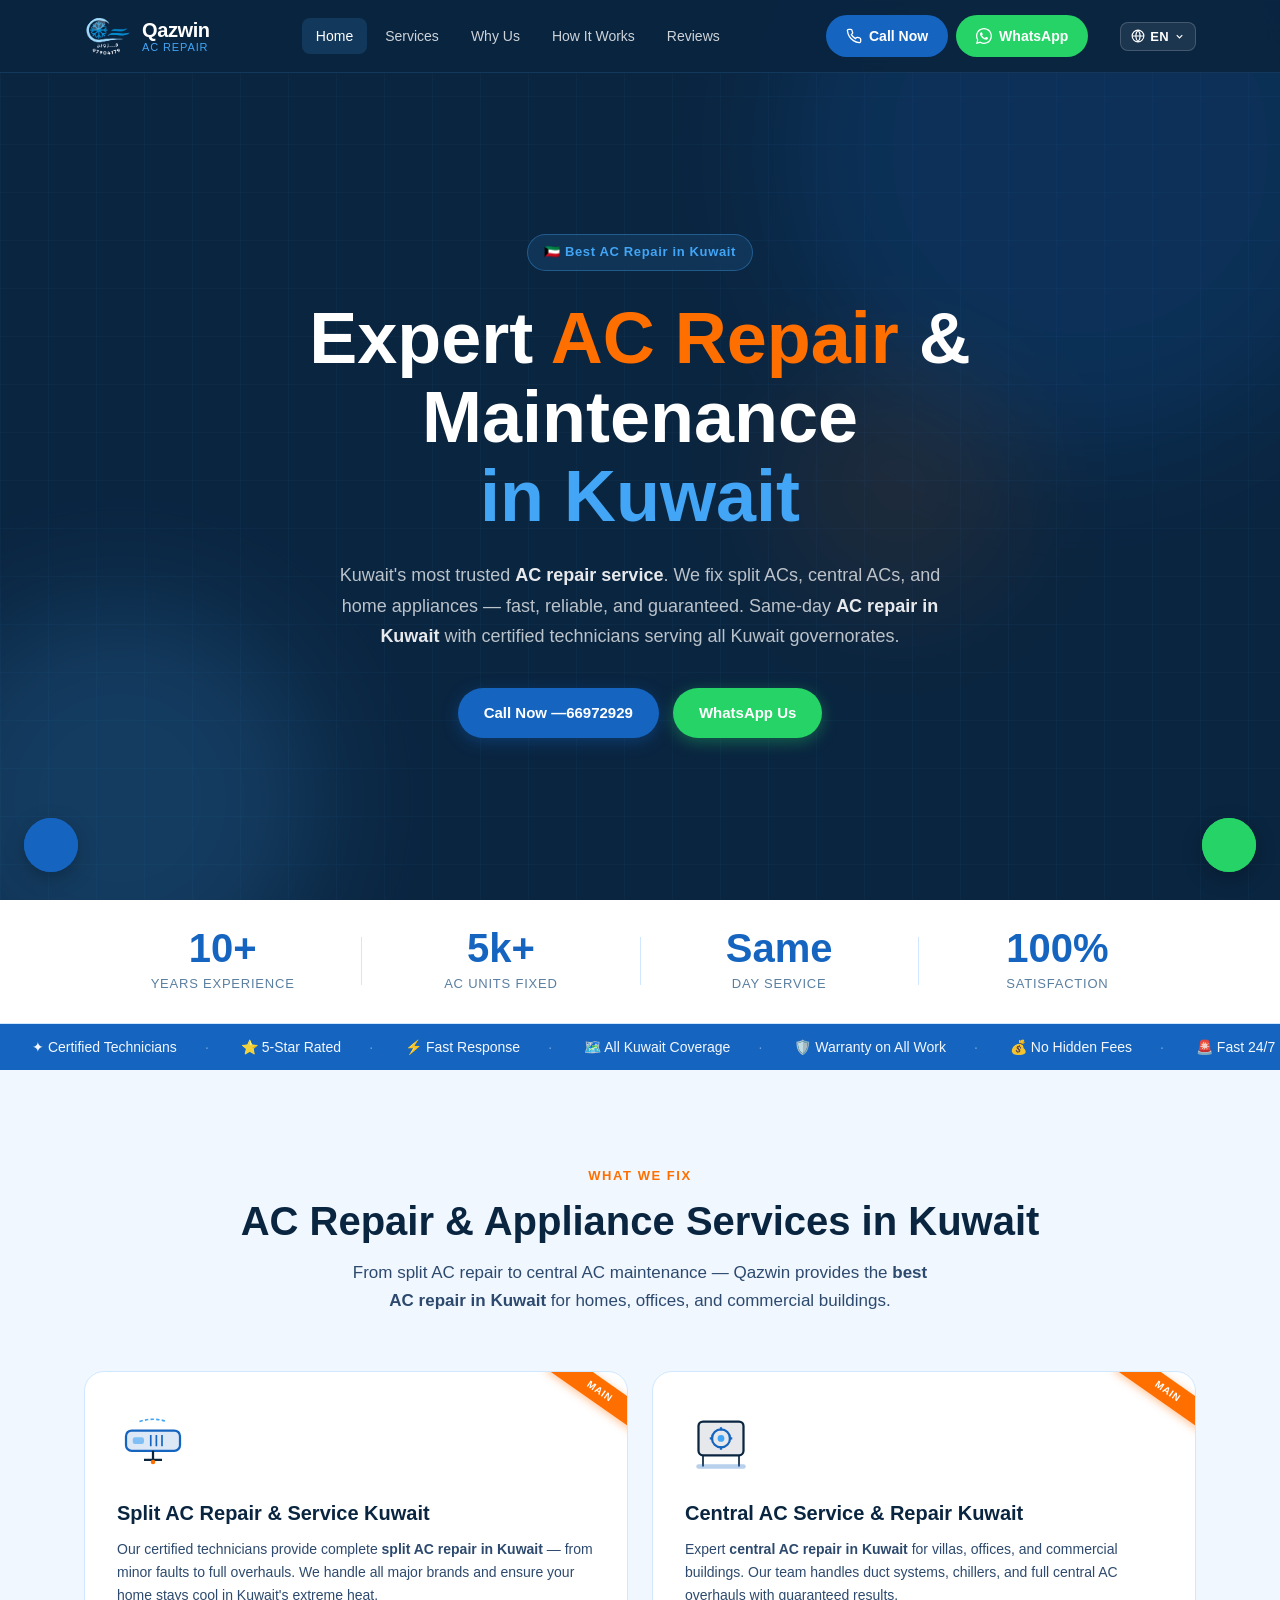
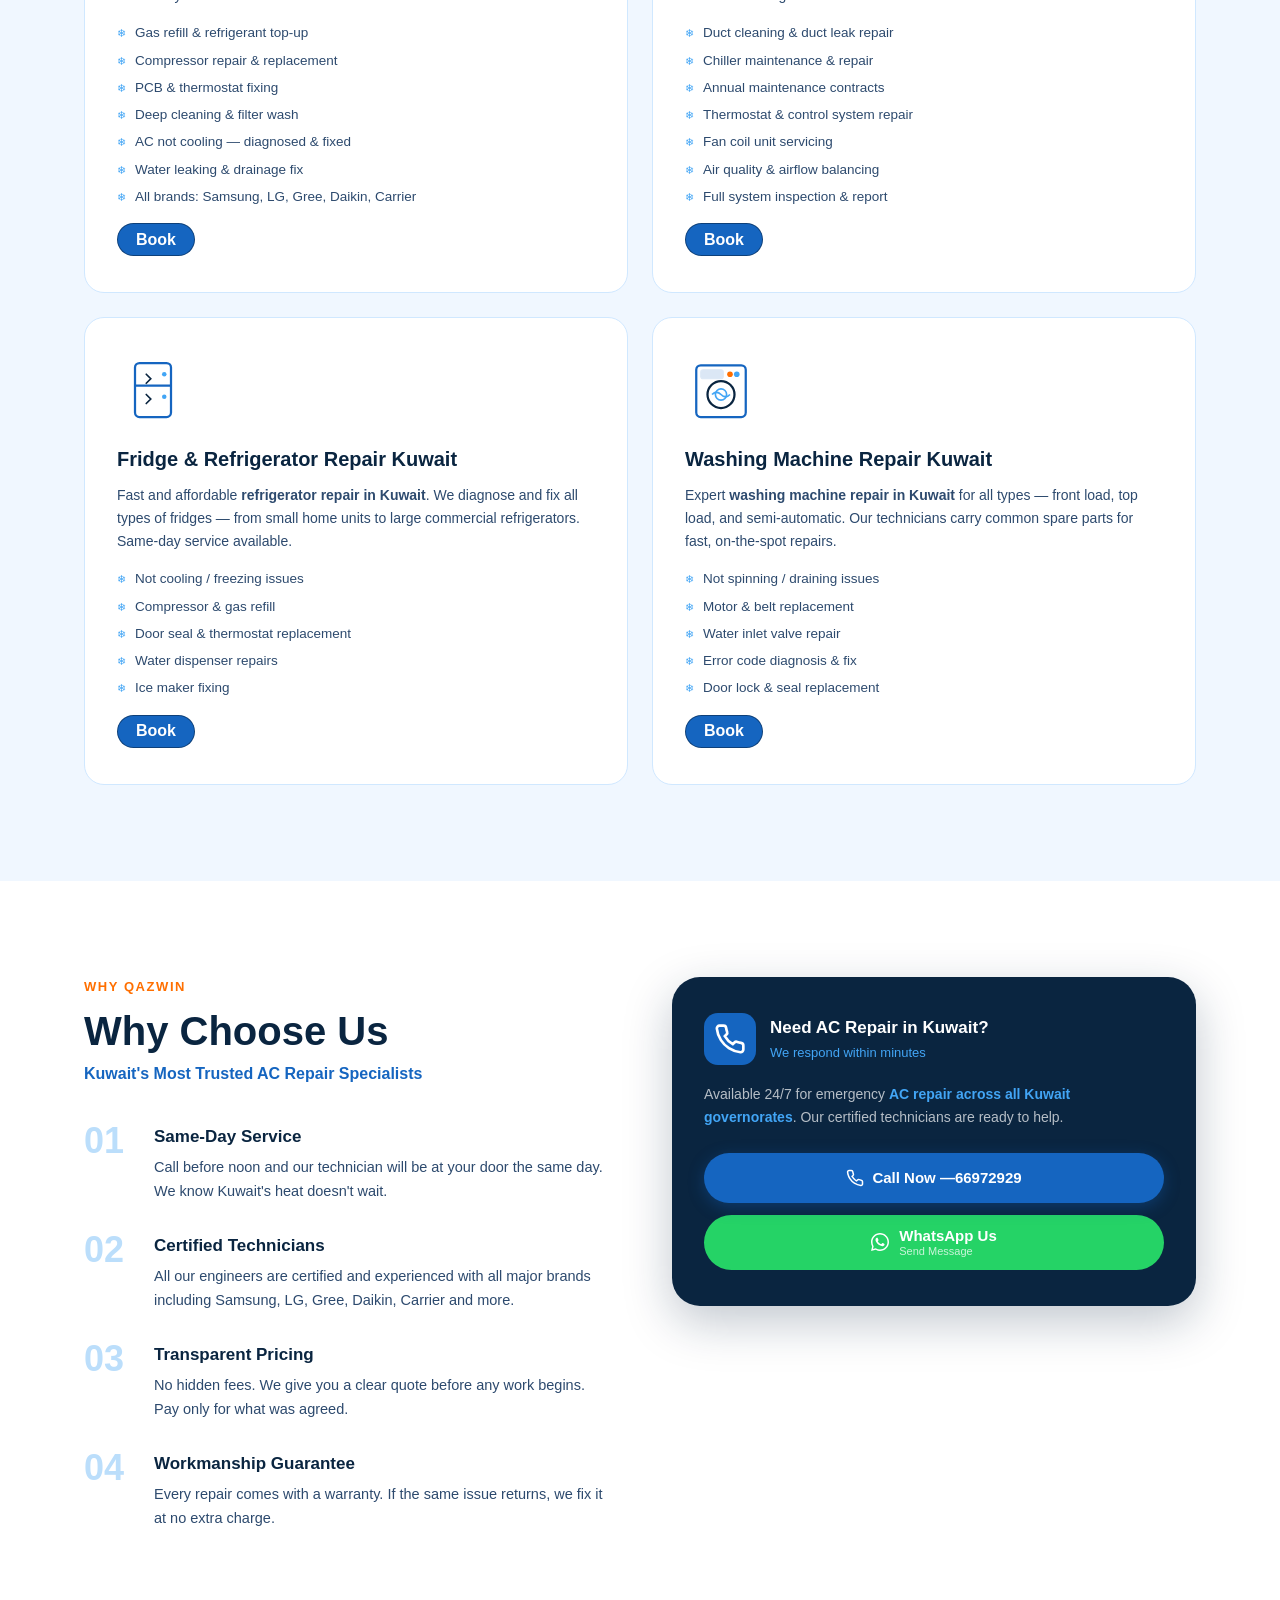
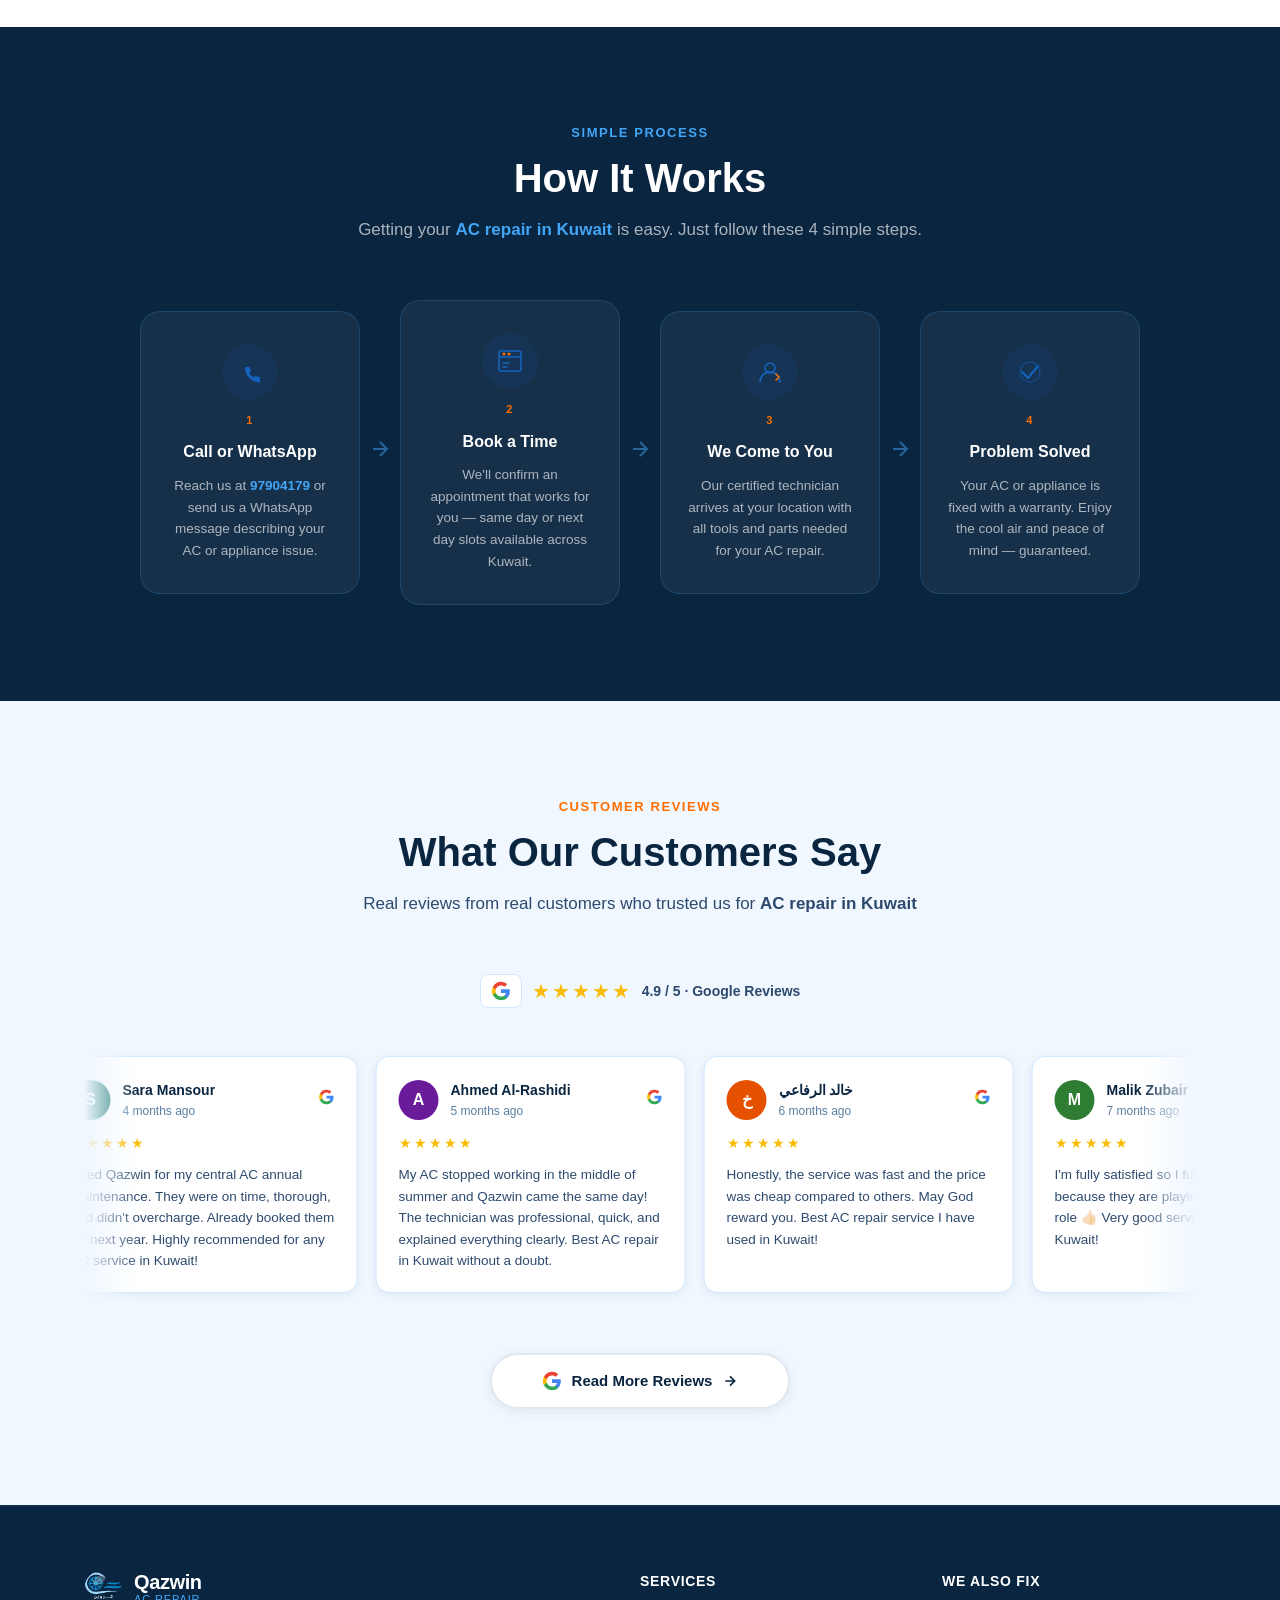
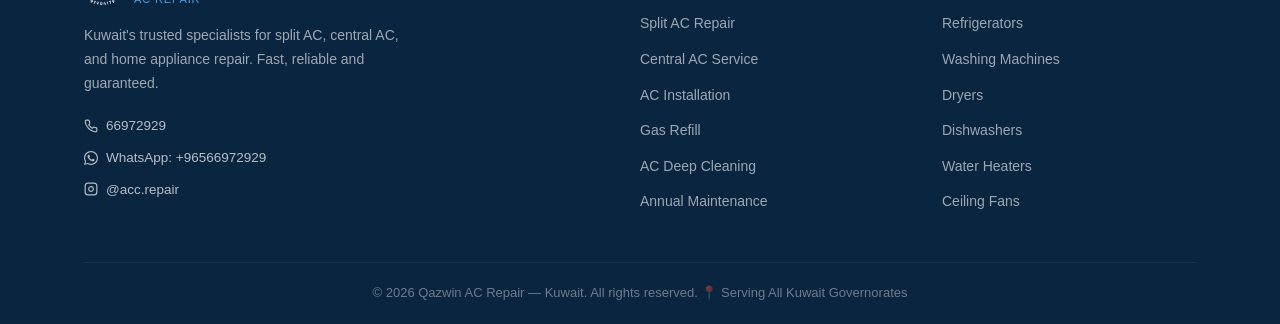
==== commit 176fa52c: "Update index.html" ====
--- a/index.html
+++ b/index.html
@@ -930,7 +930,7 @@
   </footer>
 
   <!-- ========== FLOATING BUTTONS ========== -->
-  <a href="tel:97904179" class="float-call" aria-label="Call Qazwin AC Repair Kuwait">
+  <a href="tel:66972929" class="float-call" aria-label="Call Qazwin AC Repair Kuwait">
     <svg width="22" height="22" viewBox="0 0 24 24" fill="none" stroke="white" stroke-width="2" aria-hidden="true">
       <path d="M22 16.92v3a2 2 0 01-2.18 2 19.79 19.79 0 01-8.63-3.07 19.5 19.5 0 01-6-6A19.79 19.79 0 012.12 4.18 2 2 0 014.11 2h3a2 2 0 012 1.72c.127.96.361 1.903.7 2.81a2 2 0 01-.45 2.11L8.09 9.91a16 16 0 006 6l1.27-1.27a2 2 0 012.11-.45c.907.339 1.85.573 2.81.7A2 2 0 0122 16.92z" />
     </svg>
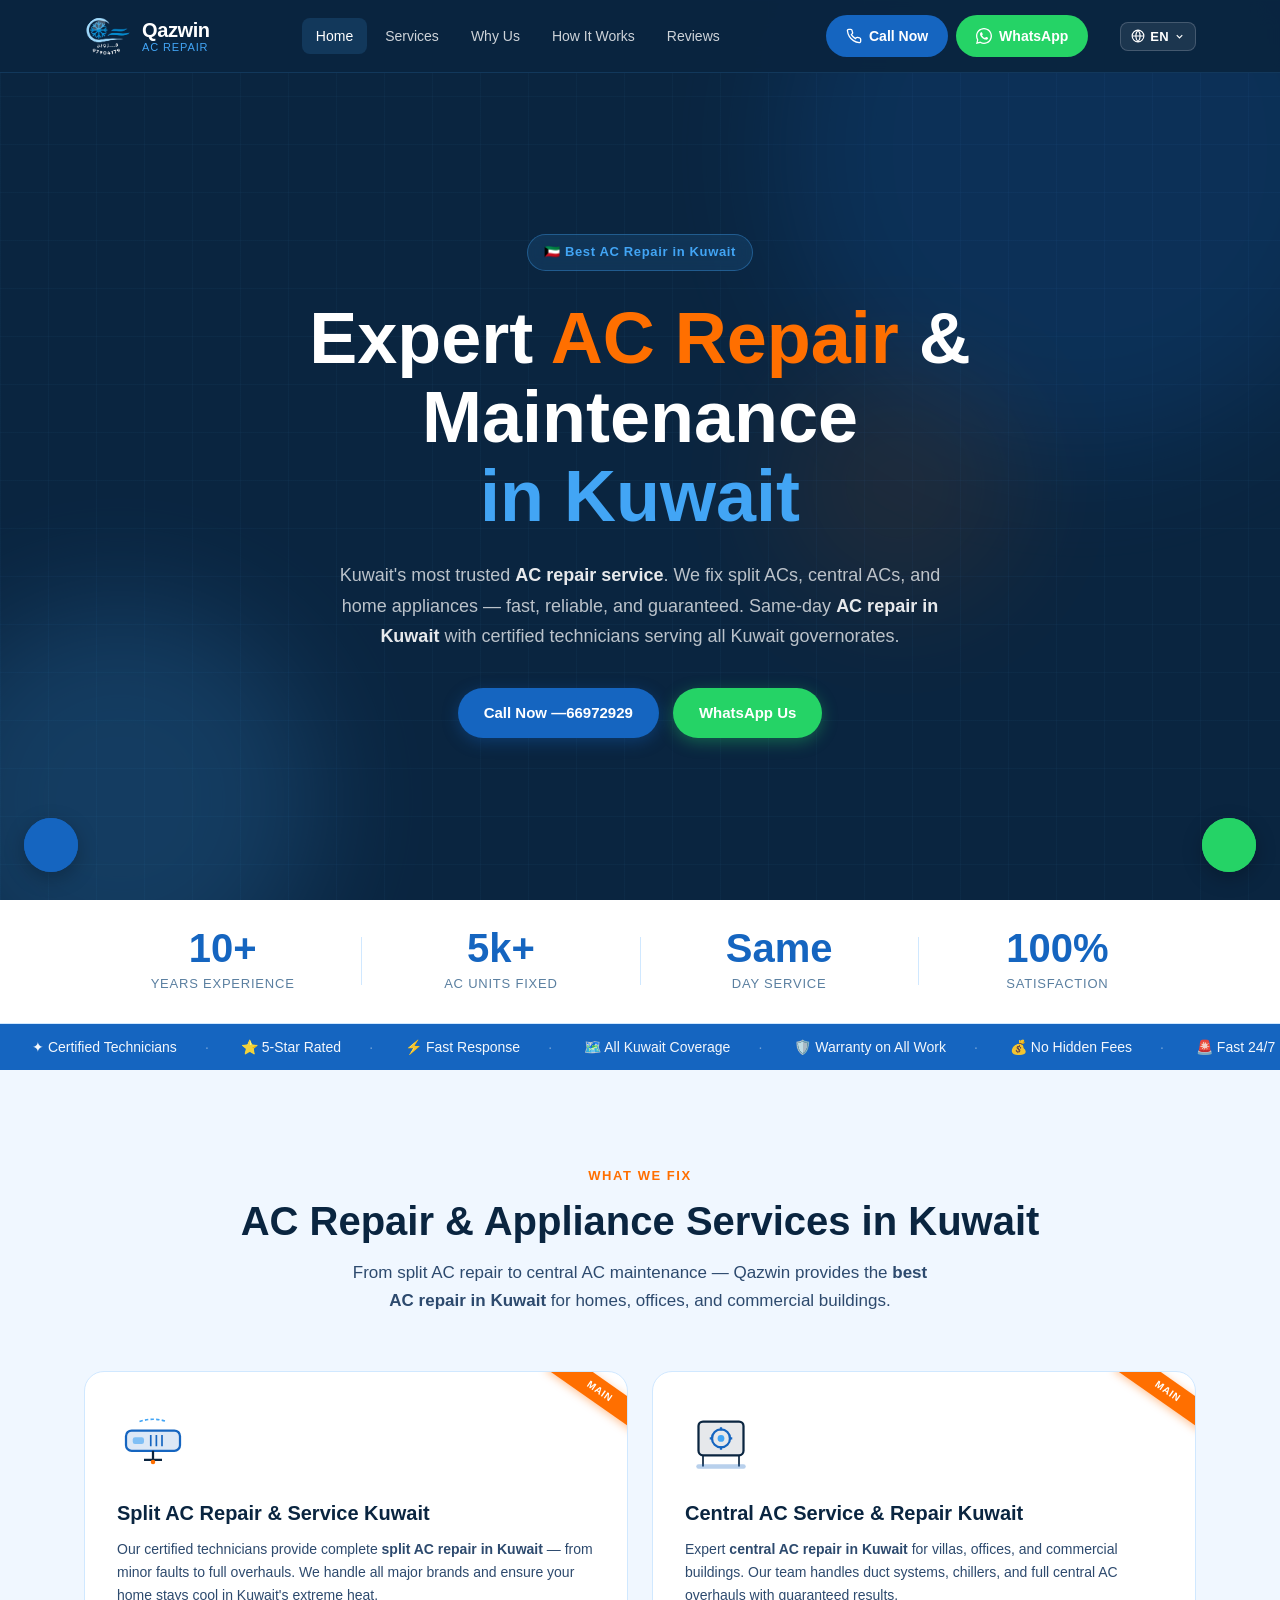
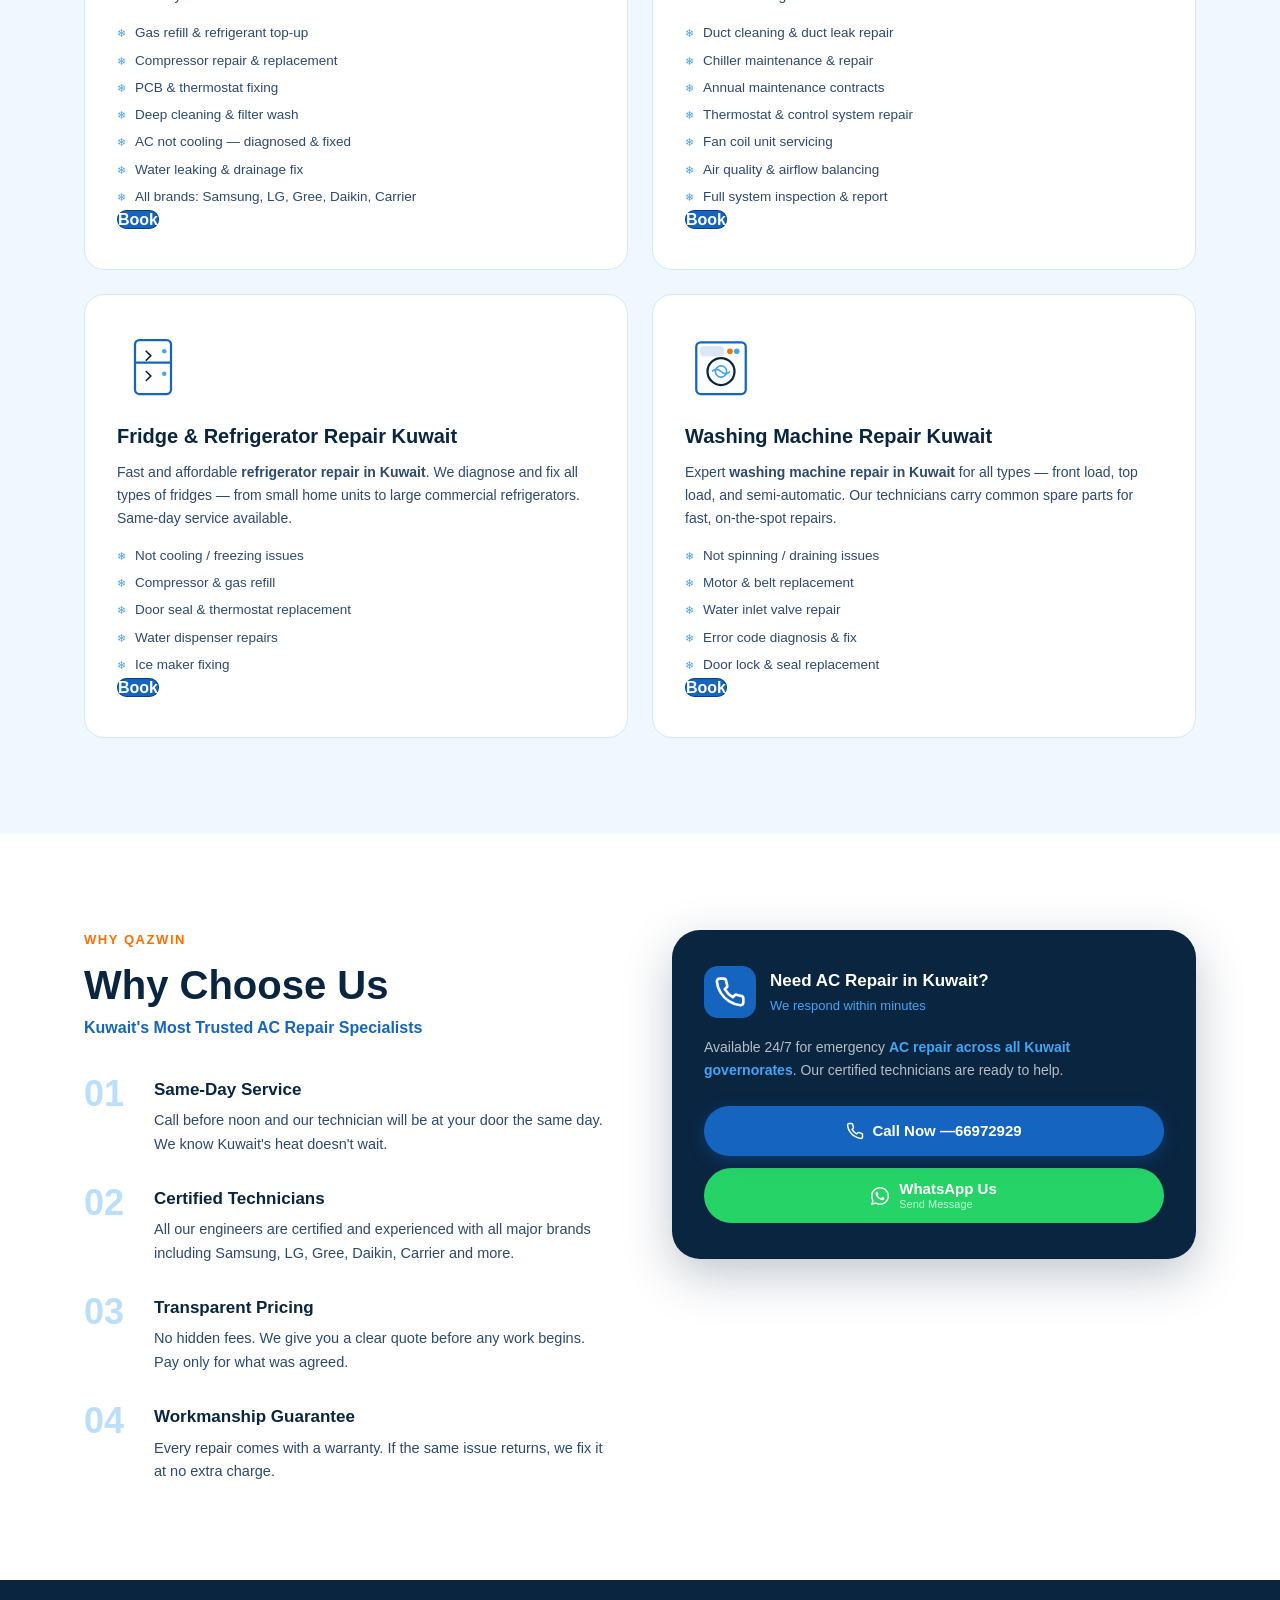
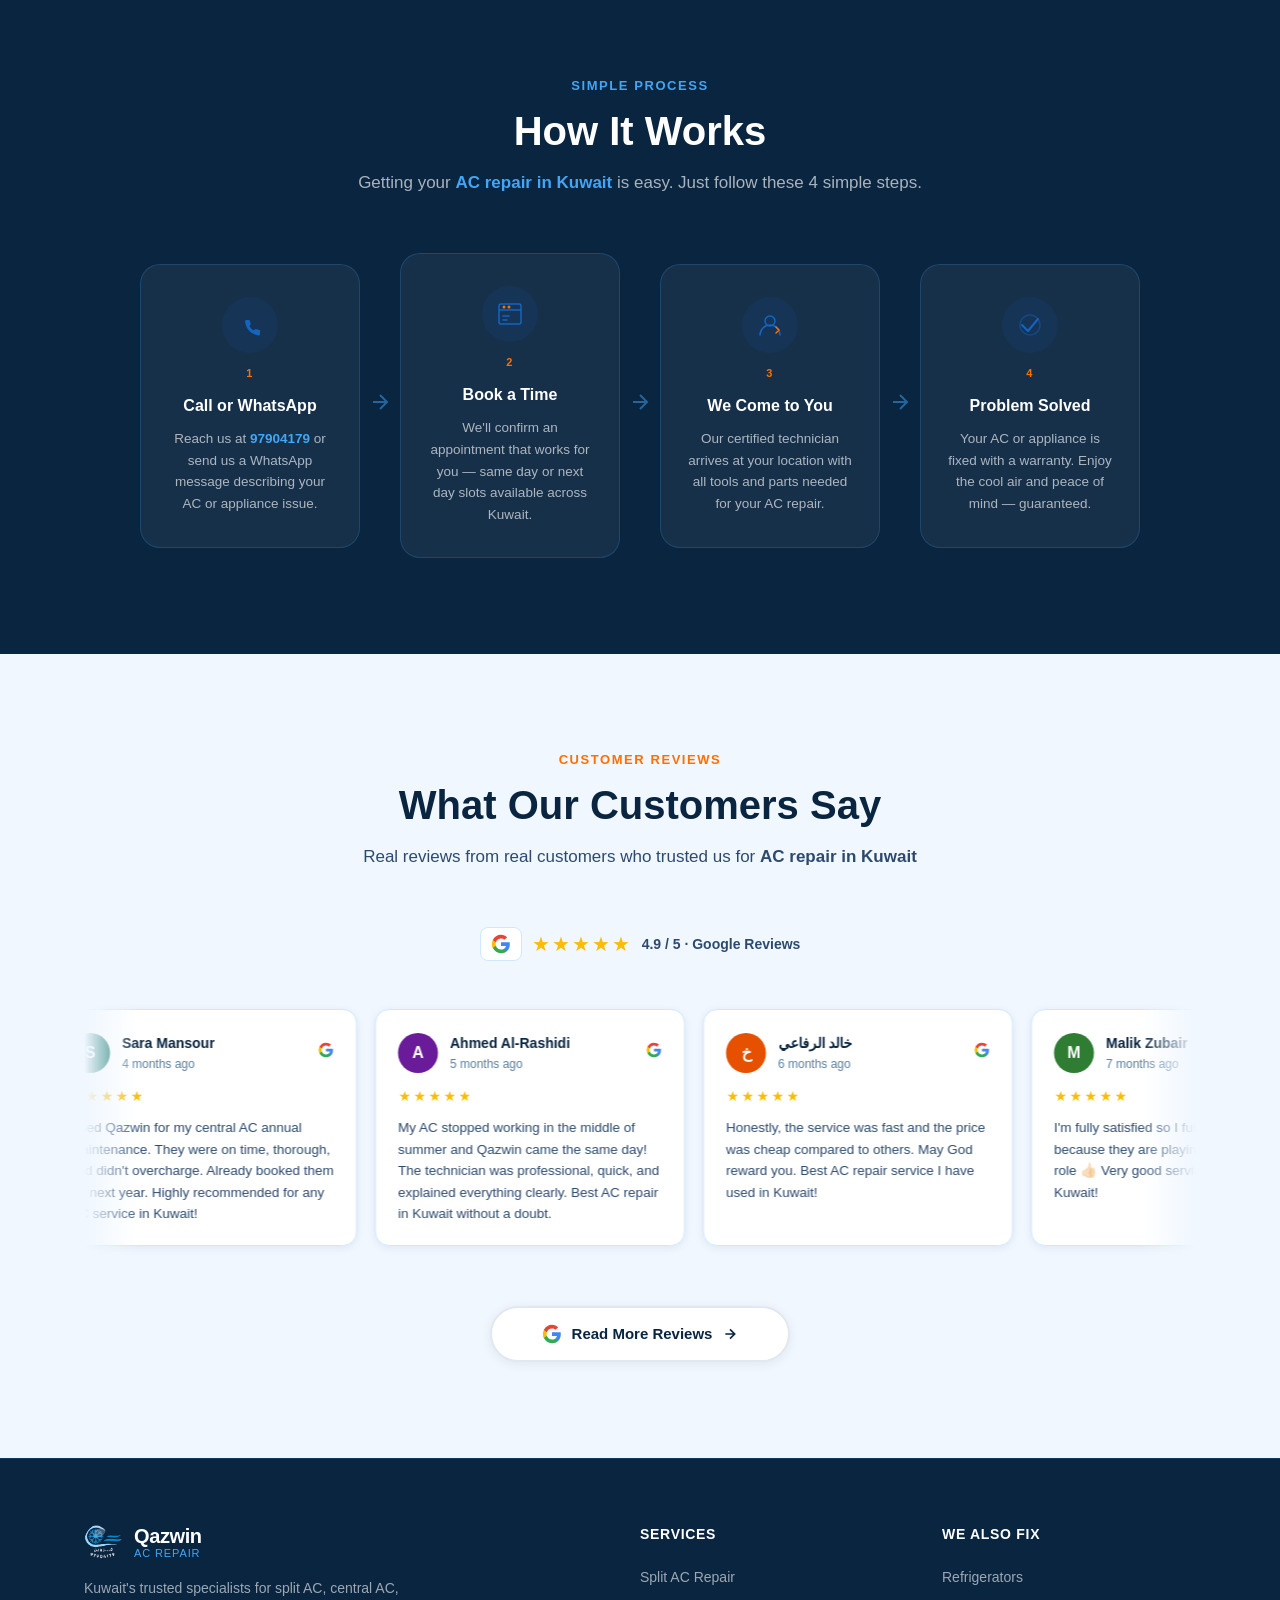
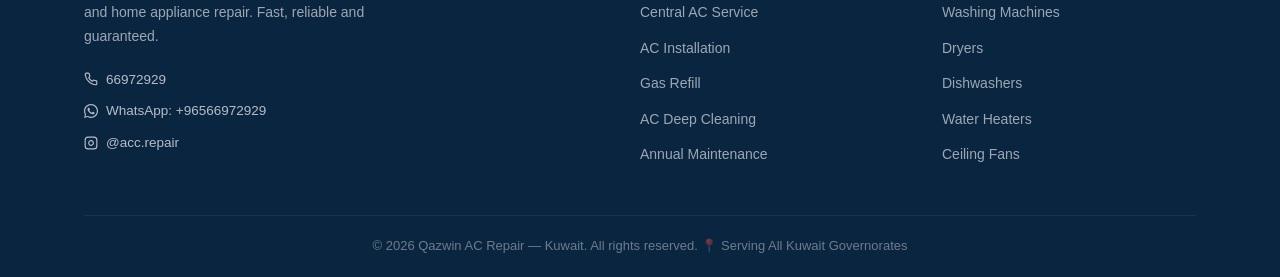
==== commit 94d62326: "Update print statement from 'Hello' to 'Goodbye'" ====
--- a/index.html
+++ b/index.html
@@ -360,7 +360,7 @@
               <li data-en="Water leaking &amp; drainage fix"      data-ar="إصلاح تسرب الماء والصرف">Water leaking &amp; drainage fix</li>
               <li data-en="All brands: Samsung, LG, Gree, Daikin, Carrier" data-ar="جميع الماركات: سامسونج، إل جي، جري، دايكن، كارير">All brands: Samsung, LG, Gree, Daikin, Carrier</li>
             </ul>
-          <button class="service-book" data-en="Book" data-ar="احْجِز""> <a href="https://wa.me/96566972929?text=Hello!%20I%20want%20to%20book%20split%20ac%20repair%20service." target="_blank">Book</a></button>
+          <a href="https://wa.me/96566972929?text=Hello!%20I%20want%20to%20book%20split%20ac%20repair%20service." target="_blank" class="service-book" data-en="Book" data-ar="احْجِز""> Book</a>
 
           </article>
 
@@ -399,7 +399,7 @@
               <li data-en="Air quality &amp; airflow balancing"        data-ar="جودة الهواء وموازنة تدفق الهواء">Air quality &amp; airflow balancing</li>
               <li data-en="Full system inspection &amp; report"        data-ar="فحص شامل للنظام وتقرير">Full system inspection &amp; report</li>
             </ul>
-                    <button class="service-book" data-en="Book" data-ar="احْجِز""><a href="https://wa.me/96566972929?text=Hello!%20I%20want%20to%20book%20central%20ac%20repair%20service." target="_blank">Book</a></button>
+                    <a href="https://wa.me/96566972929?text=Hello!%20I%20want%20to%20book%20central%20ac%20repair%20service." class="service-book" data-en="Book" data-ar="احْجِز" target="_blank">Book</a>
 
           </article>
 
@@ -431,7 +431,7 @@
               <li data-en="Water dispenser repairs"                data-ar="إصلاح موزع الماء">Water dispenser repairs</li>
               <li data-en="Ice maker fixing"                       data-ar="إصلاح صانع الثلج">Ice maker fixing</li>
             </ul>
-          <button class="service-book" data-en="Book" data-ar="احْجِز" ><a href="https://wa.me/96566972929?text=Hello!%20I%20want%20to%20book%20Fridge%20or%20Refrigerator%20service." target="_blank">Book</a></button>
+          <a href="https://wa.me/96566972929?text=Hello!%20I%20want%20to%20book%20Fridge%20or%20Refrigerator%20service." class="service-book" data-en="Book" data-ar="احْجِز" target="_blank">Book</a>
 
           </article>
 
@@ -464,7 +464,7 @@
               <li data-en="Error code diagnosis &amp; fix"          data-ar="تشخيص وإصلاح رموز الخطأ">Error code diagnosis &amp; fix</li>
               <li data-en="Door lock &amp; seal replacement"        data-ar="استبدال قفل وحاشية الباب">Door lock &amp; seal replacement</li>
             </ul>
-          <button class="service-book" data-en="Book" data-ar="احْجِز""><a href="https://wa.me/96566972929?text=Hello!%20I%20want%20to%20book%20Washing%20Machine%20service." target="_blank">Book</a></button>
+          <a href="https://wa.me/96566972929?text=Hello!%20I%20want%20to%20book%20Washing%20Machine%20service." target="_blank" class="service-book" data-en="Book" data-ar="احْجِز">Book</a>
 
           </article>
 
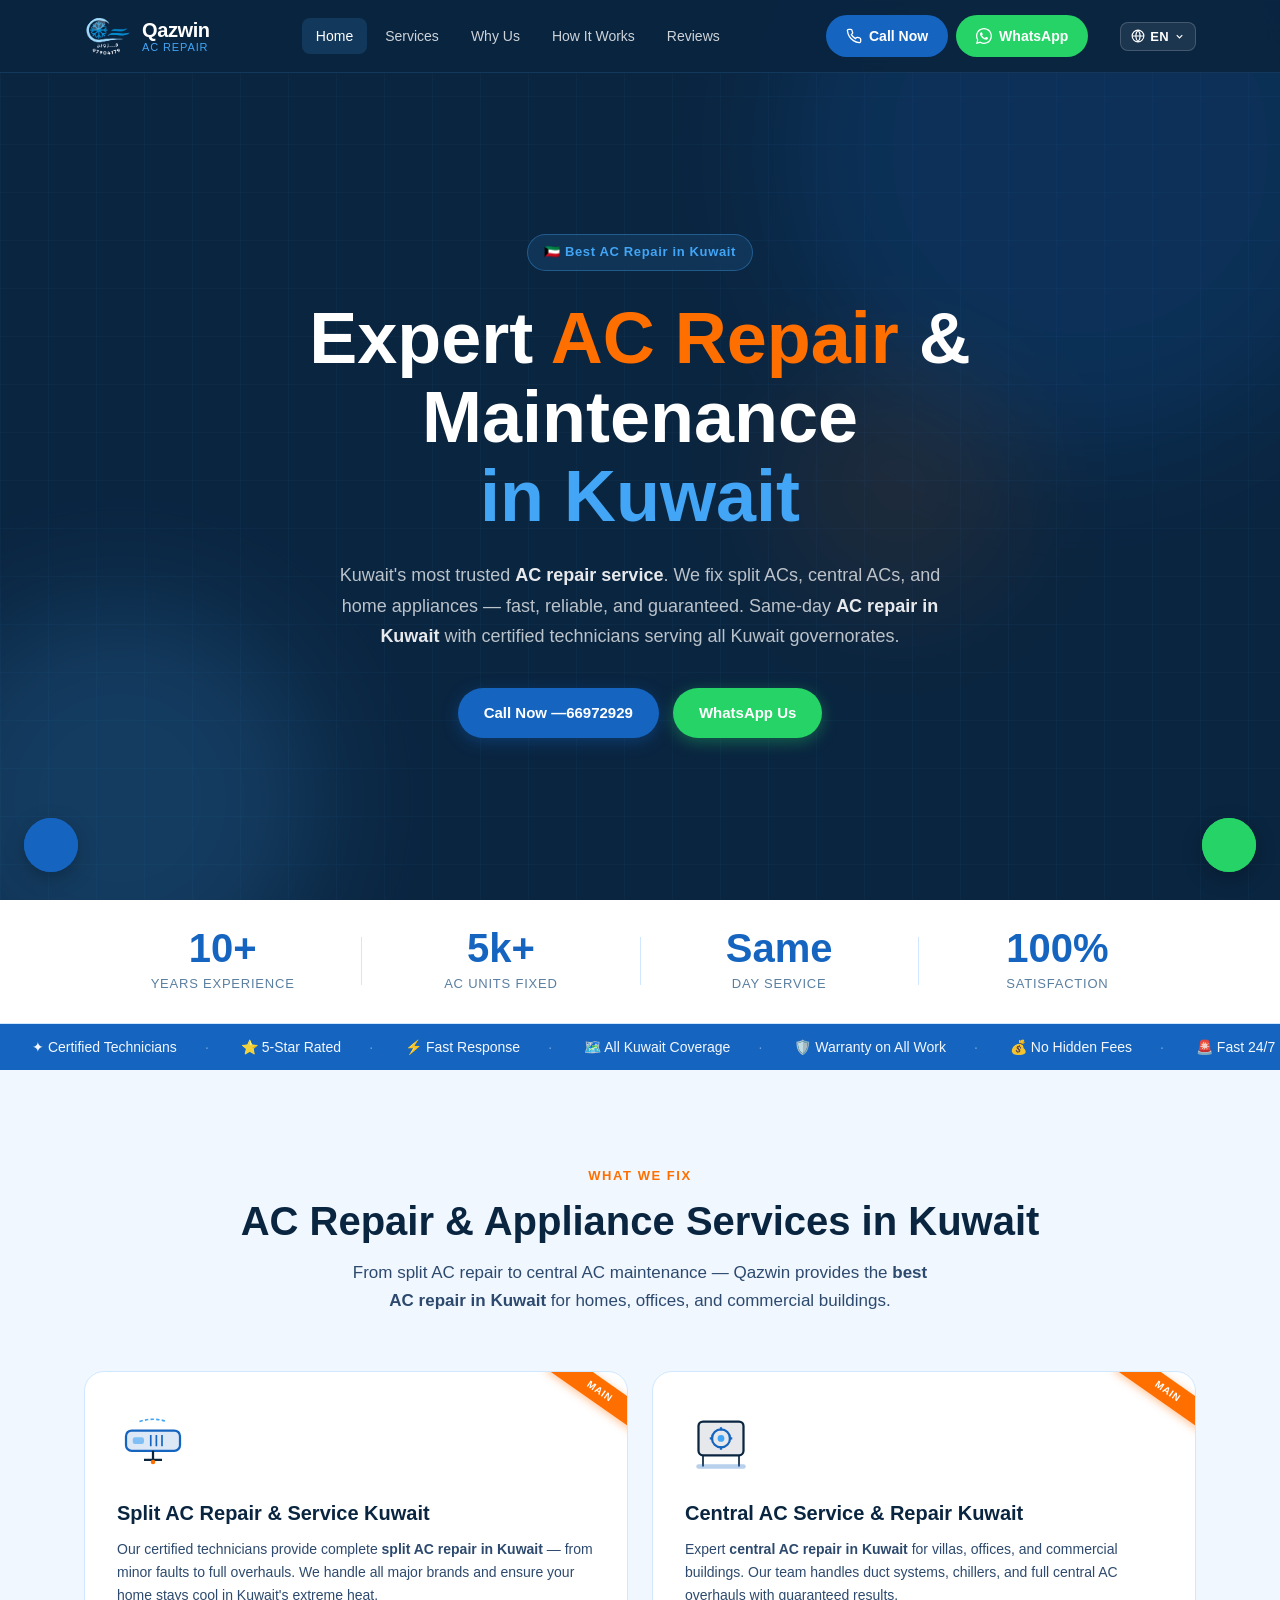
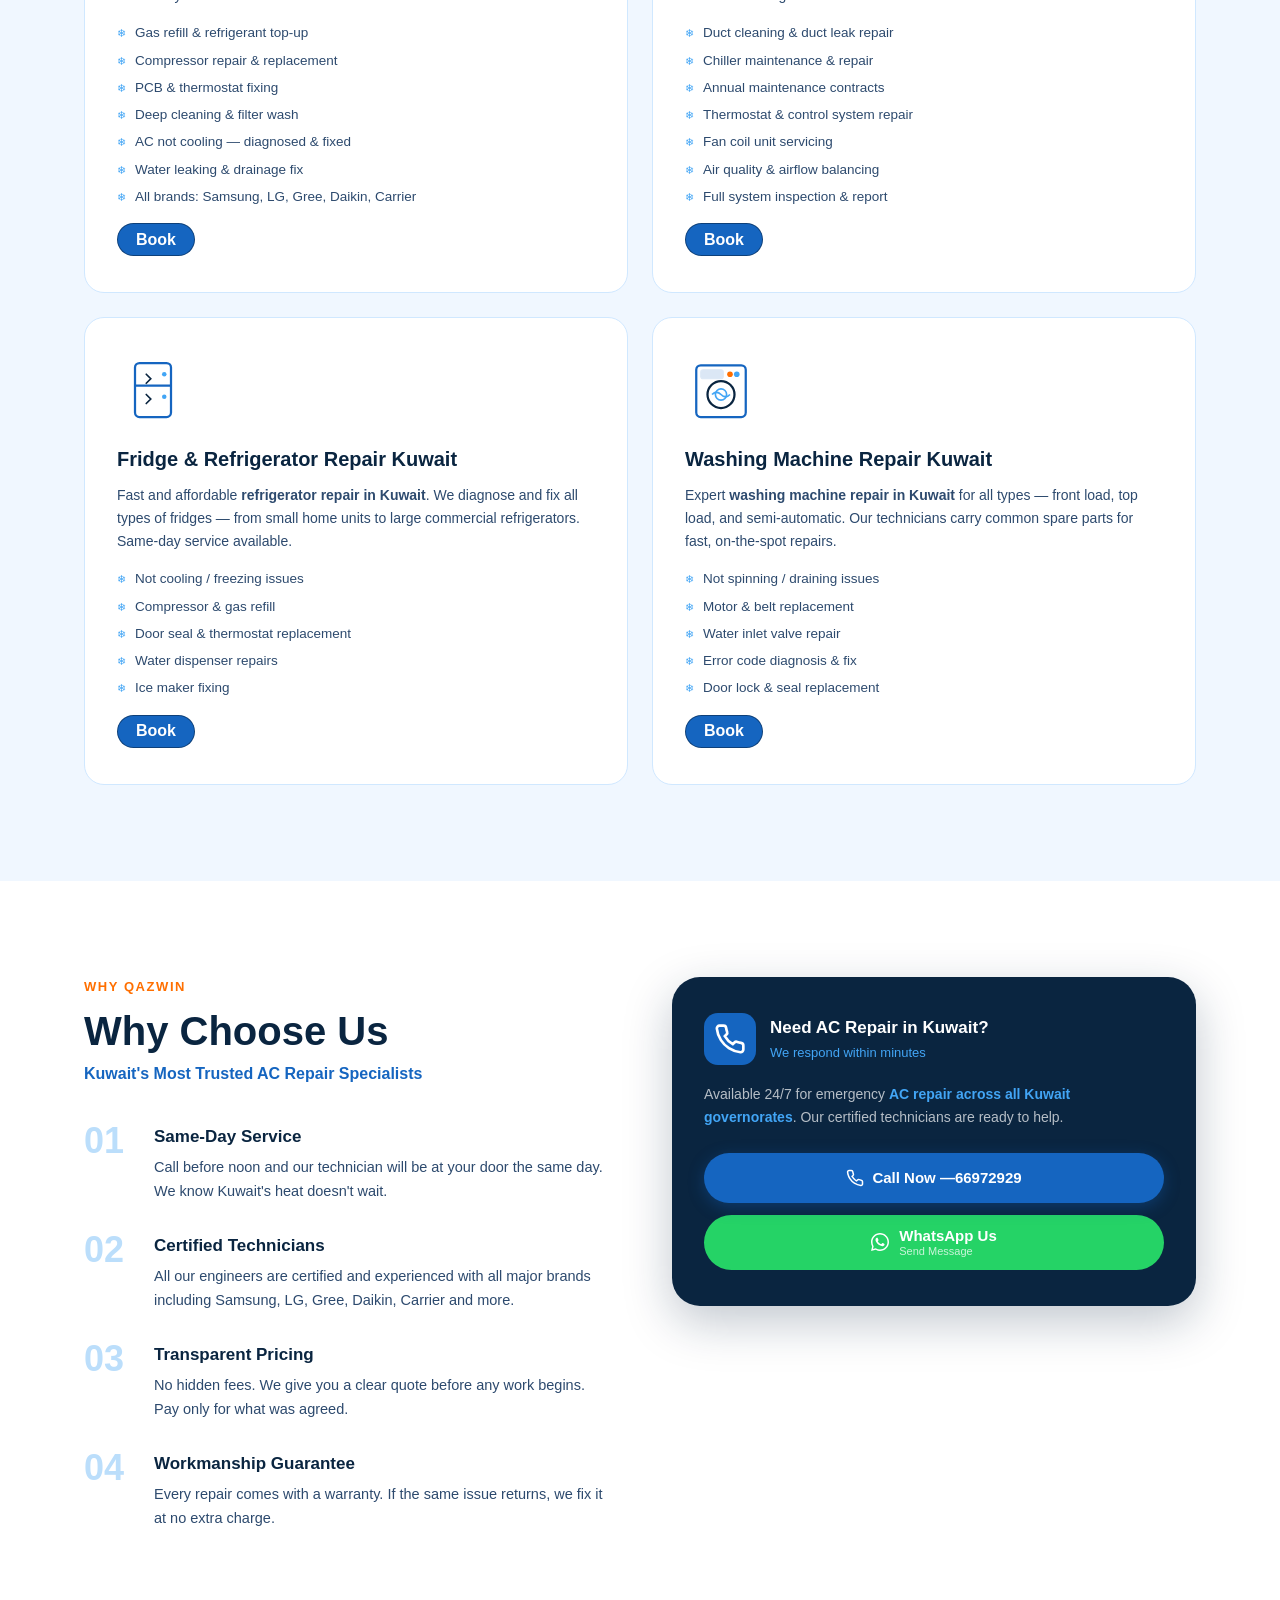
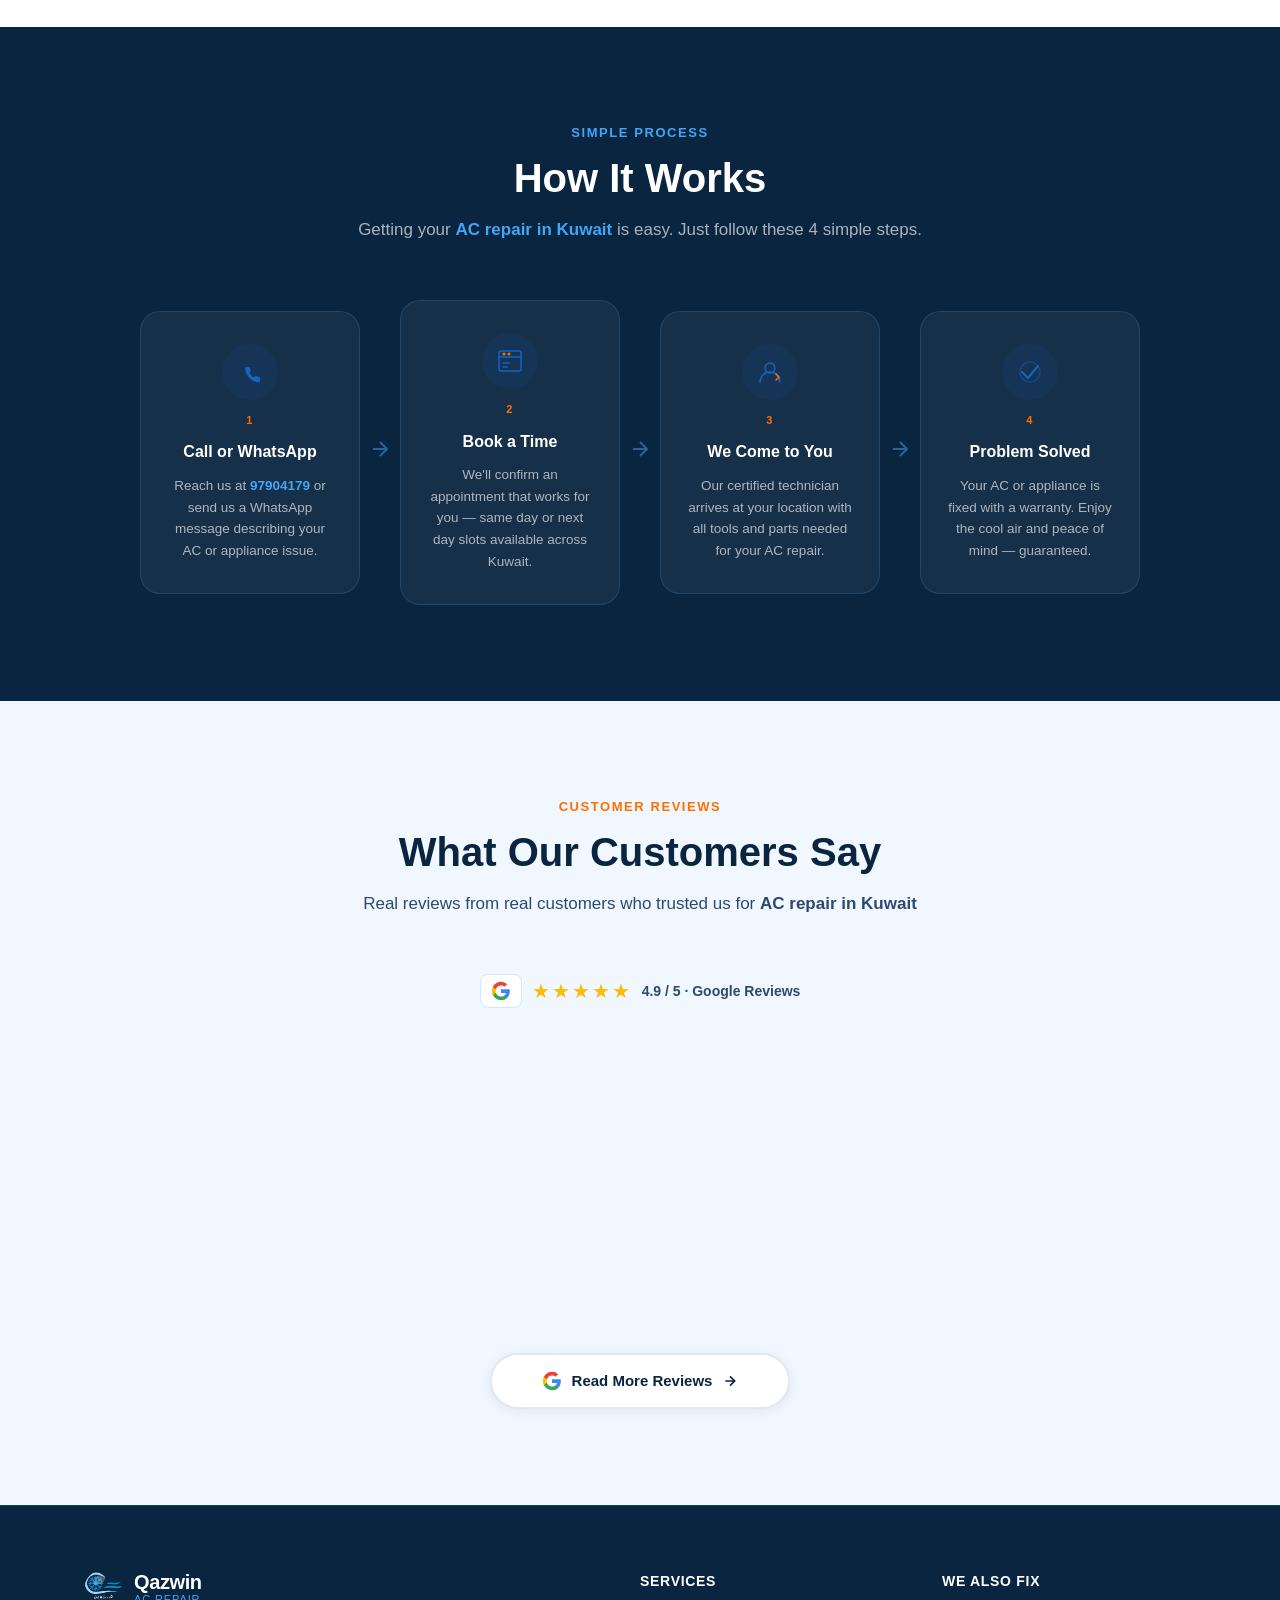
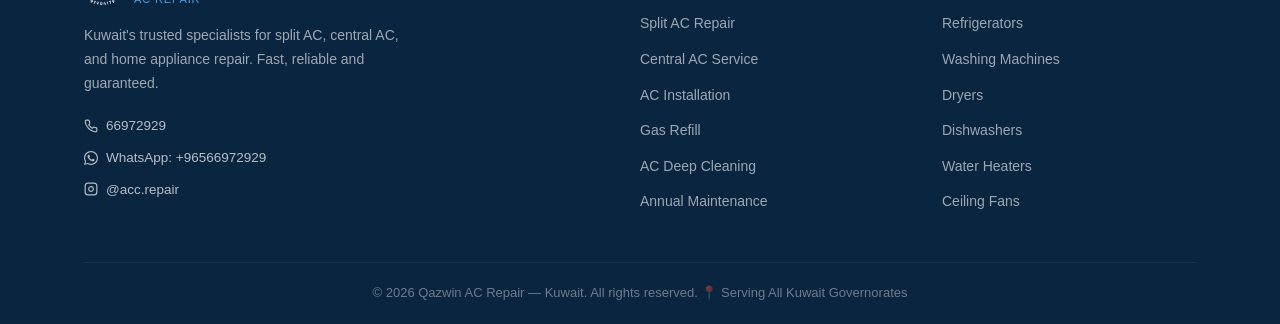
==== commit 1baf344e: "Update fmt.Println message from 'Hello' to 'Goodbye'" ====
--- a/index.html
+++ b/index.html
@@ -235,13 +235,13 @@
         </p>
 
         <div class="hero-btns">
-          <a href="tel:97904179" class="btn-primary" aria-label="Call for AC Repair in Kuwait"
+          <a href="tel:66972929" class="btn-primary" aria-label="Call for AC Repair in Kuwait"
             data-en="Call Now —66972929"
             data-ar="اتصل الآن —66972929">
             <svg width="18" height="18" viewBox="0 0 24 24" fill="none" stroke="currentColor" stroke-width="2" aria-hidden="true">
               <path d="M22 16.92v3a2 2 0 01-2.18 2 19.79 19.79 0 01-8.63-3.07 19.5 19.5 0 01-6-6A19.79 19.79 0 012.12 4.18 2 2 0 014.11 2h3a2 2 0 012 1.72c.127.96.361 1.903.7 2.81a2 2 0 01-.45 2.11L8.09 9.91a16 16 0 006 6l1.27-1.27a2 2 0 012.11-.45c.907.339 1.85.573 2.81.7A2 2 0 0122 16.92z" />
             </svg>
-            Call Now —66972929
+            Call Now 66972929
           </a>
           <a href="https://wa.me/96566972929?text=Hello!%20I%20want%20to%20learn%20more%20about%20your%20services." target="_blank" rel="noopener noreferrer" class="btn-wa-hero" aria-label="WhatsApp for AC Repair in Kuwait"
             data-en="WhatsApp Us"
--- a/styles.css
+++ b/styles.css
@@ -698,6 +698,9 @@
   top: 2px;
 }
 .service-book{
+       display: flex;
+    justify-content: center;
+    align-items: center;
    background-color: var(--blue);
   padding: -2px;
   width: 78px;
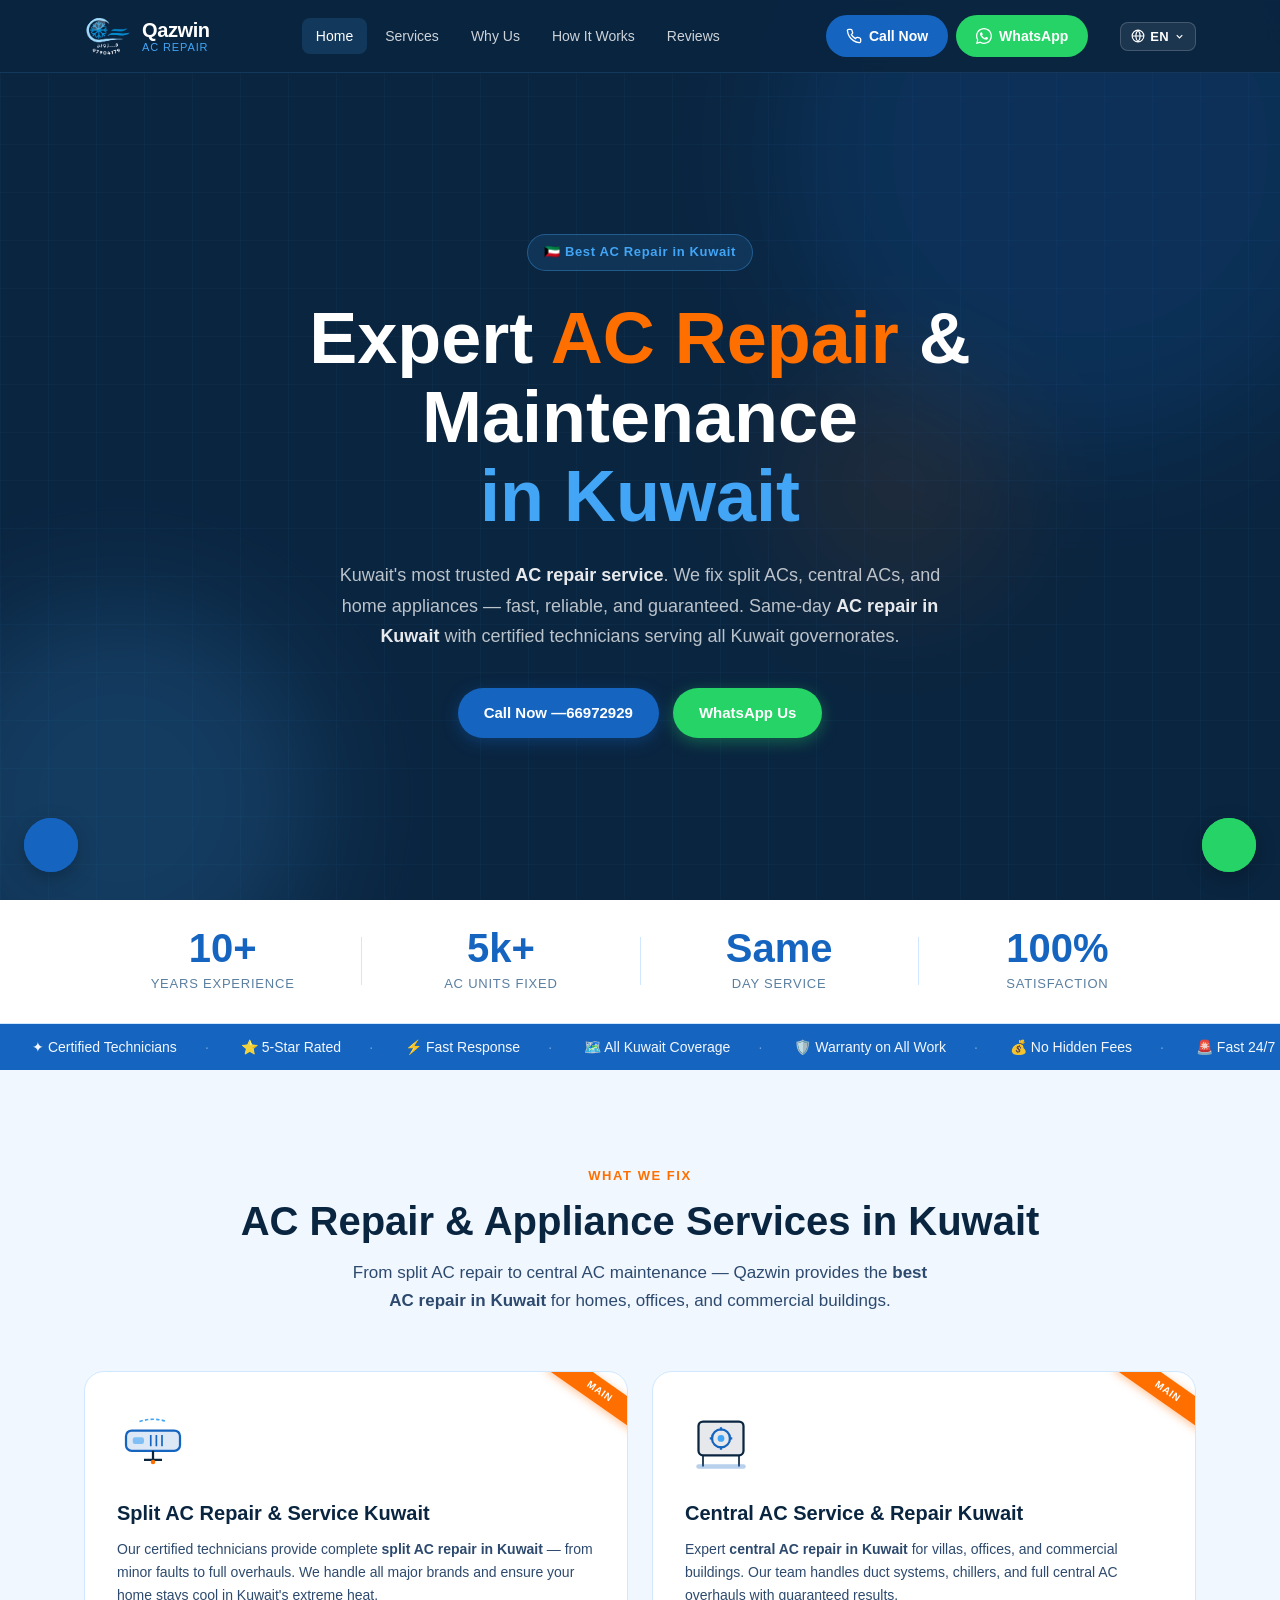
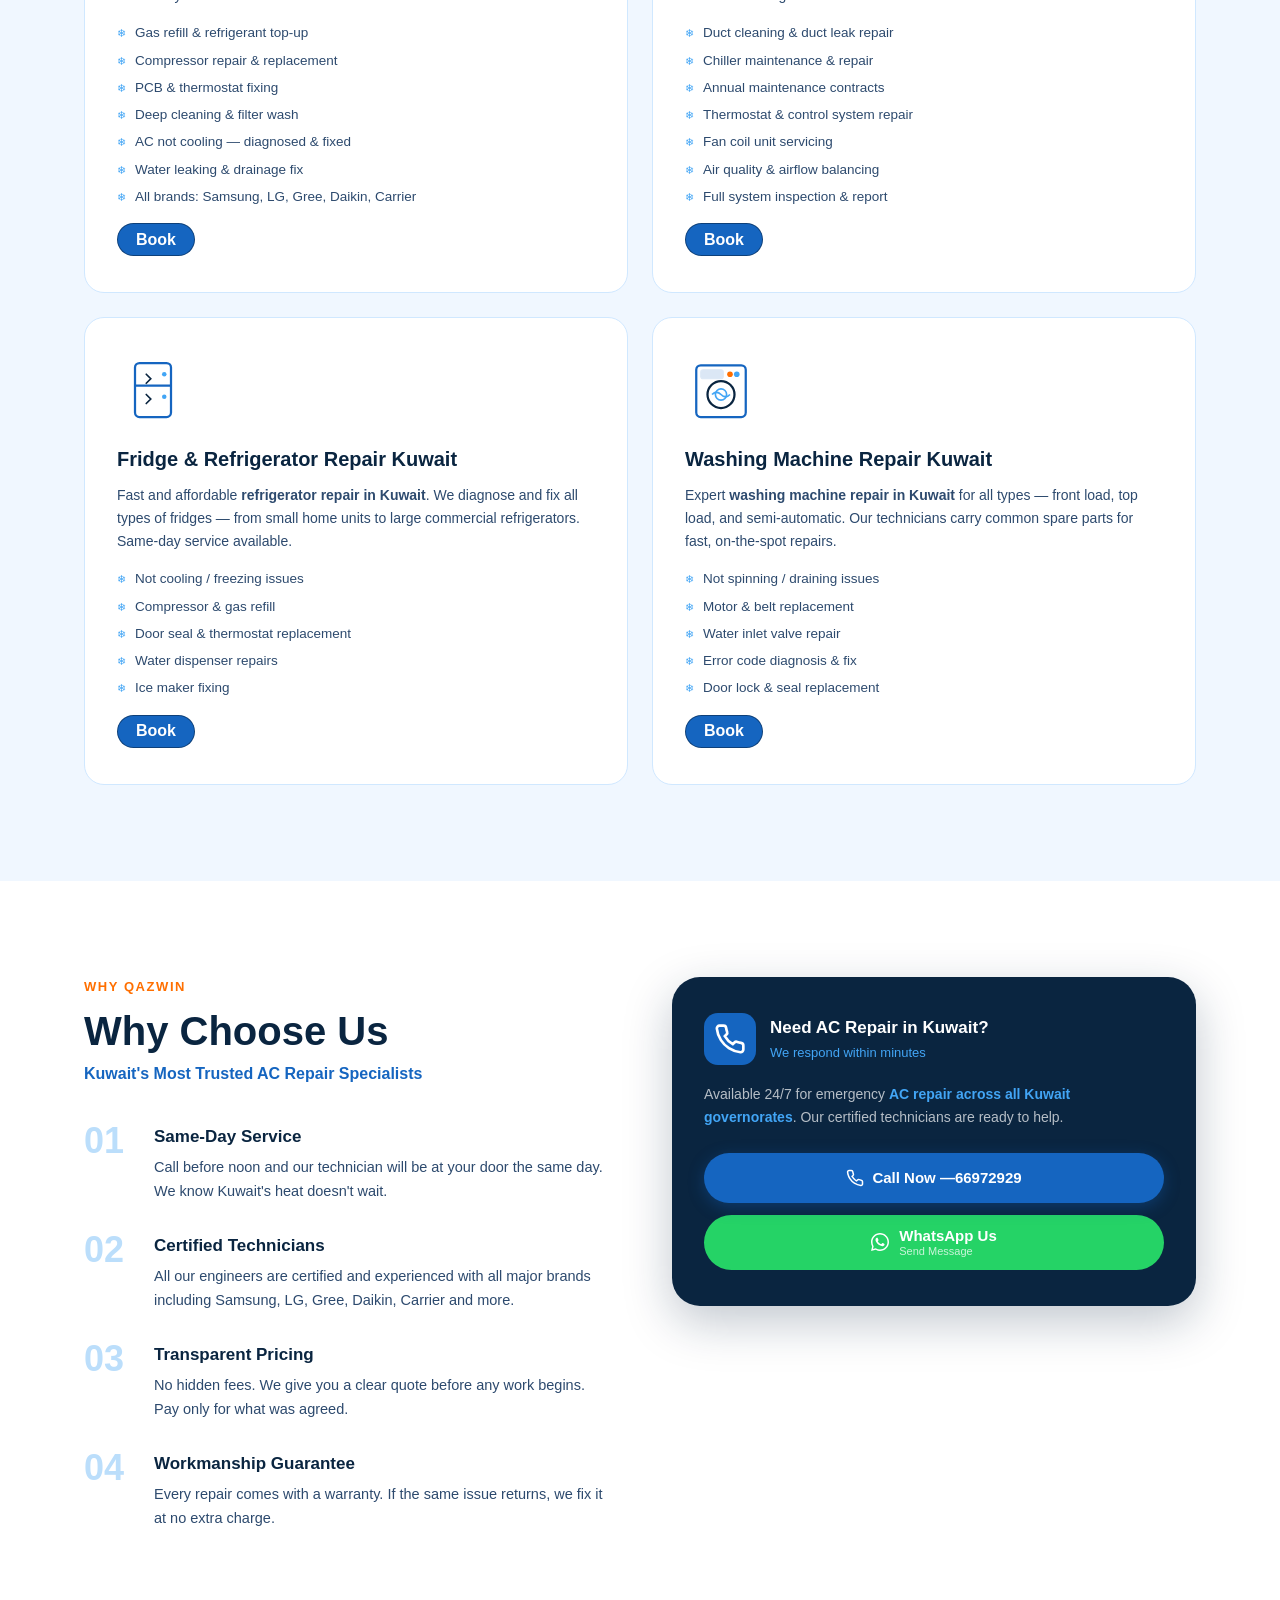
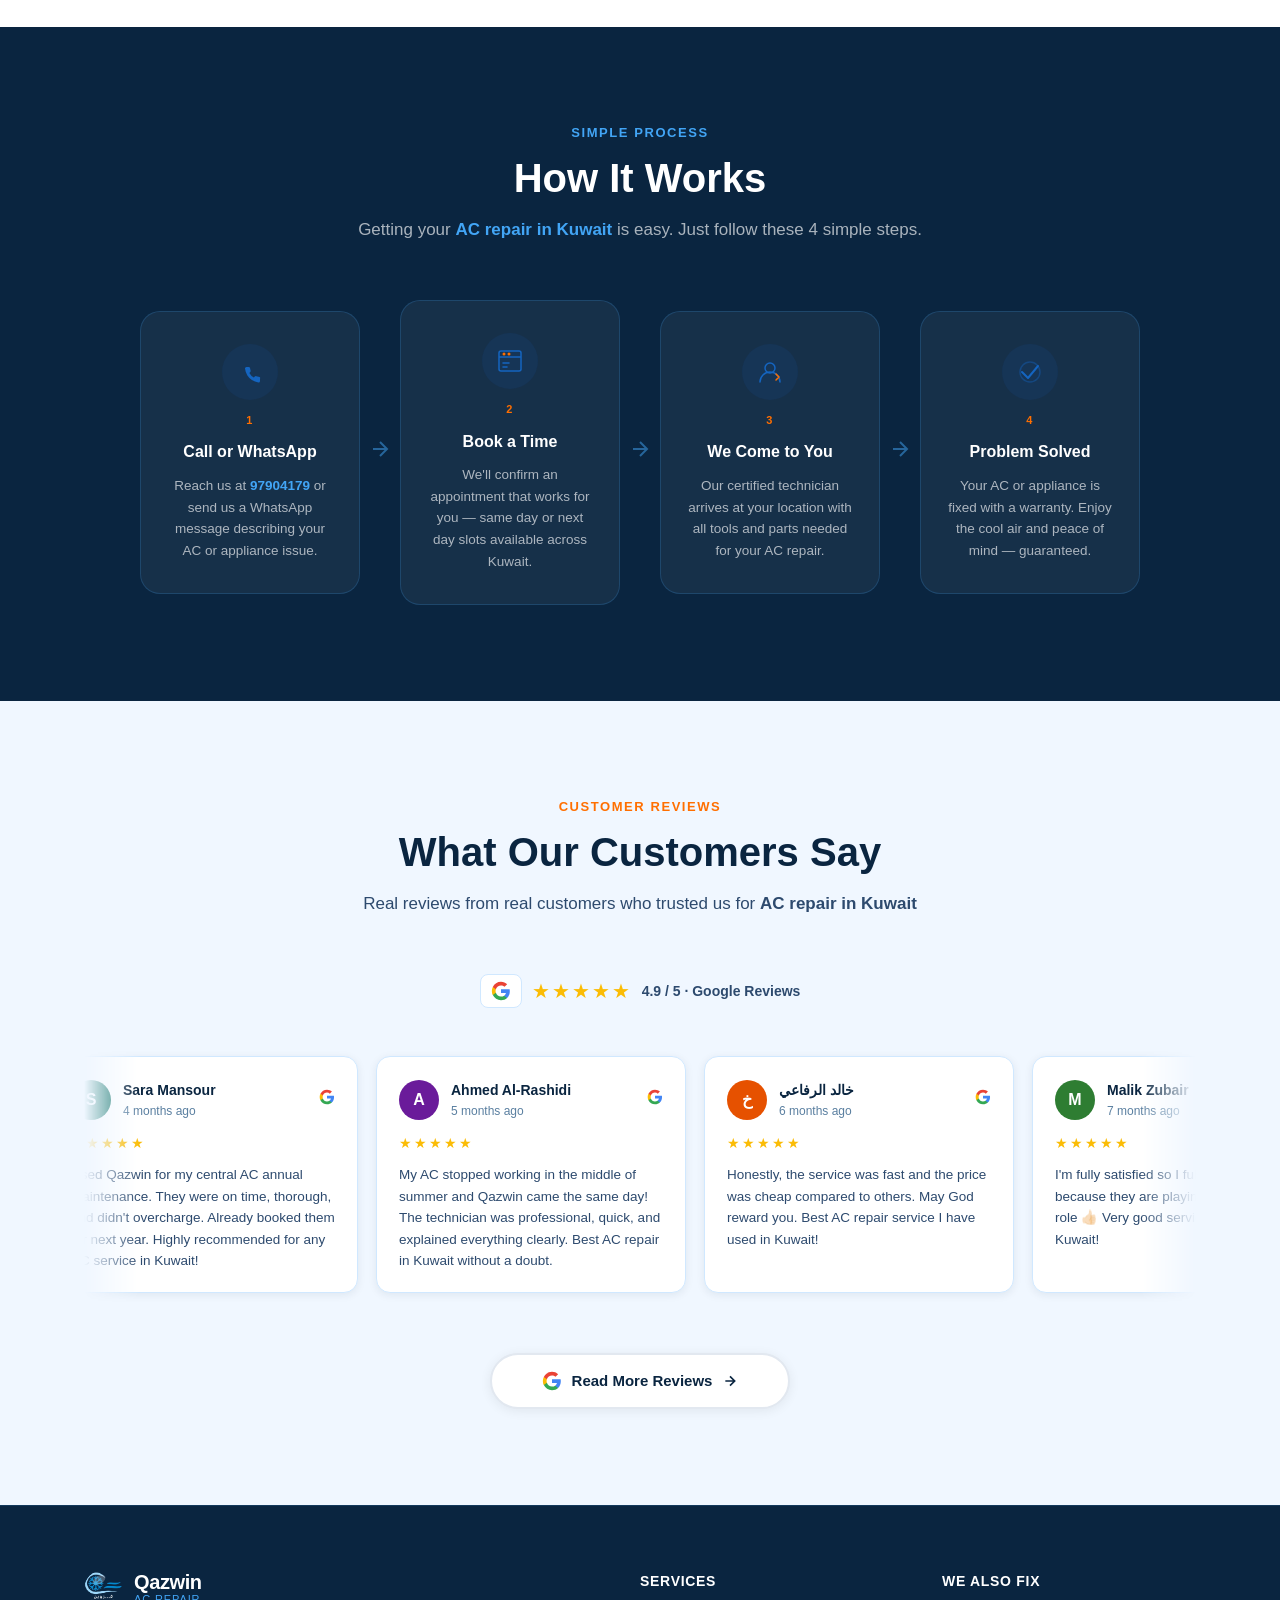
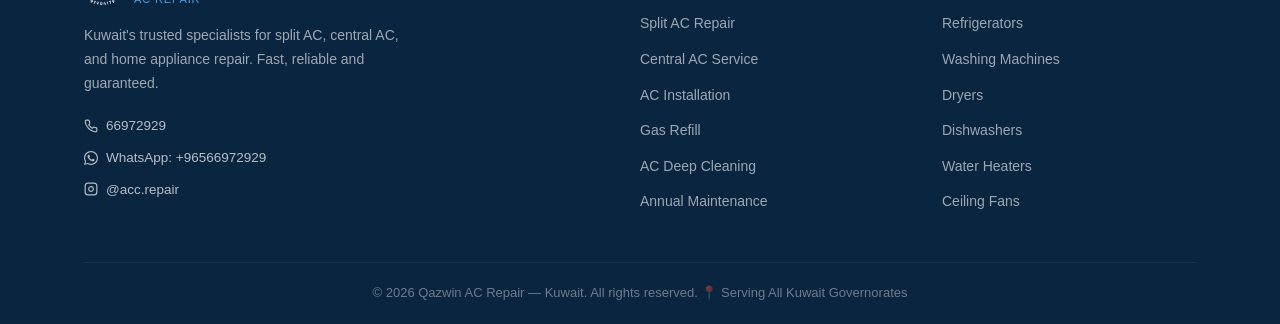
==== commit f6933a52: "Update fmt.Println message from 'Hello' to 'Goodbye'" ====
--- a/index.html
+++ b/index.html
@@ -948,207 +948,222 @@
        ===================================================== -->
   <script>
   (function () {
-    'use strict';
-
-    /* ─────────────────────────────────────────────
-       1. LANGUAGE SYSTEM
-       ───────────────────────────────────────────── */
-
-    var STORAGE_KEY = 'qazwin_lang';
-
-    /* ─────────────────────────────────────────────
-       TESTIMONIALS AUTO-SCROLL — defined first so
-       applyLanguage() can call restartReviewScroll()
-       Uses scrollLeft on the wrapper — NOT translateX.
-       scrollLeft is immune to RTL overflow-clipping.
-       The wrapper has dir="ltr" hardcoded in HTML so
-       scrollLeft always increments left→right regardless
-       of the page's dir="rtl" setting.
-       ───────────────────────────────────────────── */
-    var reviewWrap      = document.querySelector('.reviews-scroll-wrap');
-    var reviewsTrack    = document.getElementById('reviewsTrack');
-    var reviewScrollRAF = null;
-    var reviewPaused    = false;
-    var REVIEW_SPEED    = 0.3; // px per frame
-
-    function getHalfTrackWidth() {
-      var cards = reviewsTrack.querySelectorAll('.review-card');
-      var count = Math.min(5, cards.length);
-      var total = 0;
-      for (var i = 0; i < count; i++) {
-        var s = getComputedStyle(cards[i]);
-        total += cards[i].offsetWidth
-          + parseFloat(s.marginLeft  || 0)
-          + parseFloat(s.marginRight || 0);
+  'use strict';
+
+  /* ─────────────────────────────────────────────
+     1. LANGUAGE SYSTEM
+     ───────────────────────────────────────────── */
+
+  var STORAGE_KEY = 'qazwin_lang';
+
+  /* ─────────────────────────────────────────────
+     TESTIMONIALS AUTO-SCROLL
+     ───────────────────────────────────────────── */
+  var reviewWrap      = document.querySelector('.reviews-scroll-wrap');
+  var reviewsTrack    = document.getElementById('reviewsTrack');
+  var reviewScrollRAF = null;
+  var reviewPaused    = false;
+  var REVIEW_SPEED    = 0.3;
+
+  function getHalfTrackWidth() {
+    var cards = reviewsTrack.querySelectorAll('.review-card');
+    var count = Math.min(5, cards.length);
+    var total = 0;
+    for (var i = 0; i < count; i++) {
+      var s = getComputedStyle(cards[i]);
+      total += cards[i].offsetWidth
+        + parseFloat(s.marginLeft  || 0)
+        + parseFloat(s.marginRight || 0);
+    }
+    return total || (reviewsTrack.scrollWidth / 2);
+  }
+
+  function scrollReviews() {
+    if (!reviewPaused && reviewWrap) {
+      reviewWrap.scrollLeft += REVIEW_SPEED;
+      var half = getHalfTrackWidth();
+      if (reviewWrap.scrollLeft >= half) {
+        reviewWrap.scrollLeft = 0;
       }
-      return total || (reviewsTrack.scrollWidth / 2);
     }
-
-    function scrollReviews() {
-      if (!reviewPaused && reviewWrap) {
-        reviewWrap.scrollLeft += REVIEW_SPEED;
-        var half = getHalfTrackWidth();
-        if (reviewWrap.scrollLeft >= half) {
-          reviewWrap.scrollLeft = 0;
-        }
-      }
-      reviewScrollRAF = requestAnimationFrame(scrollReviews);
-    }
-
-    function restartReviewScroll() {
-      if (reviewScrollRAF) cancelAnimationFrame(reviewScrollRAF);
-      if (reviewWrap) reviewWrap.scrollLeft = 0;
-      reviewScrollRAF = requestAnimationFrame(scrollReviews);
-    }
-
-    // Pause on hover / touch
-    if (reviewWrap) {
-      reviewWrap.addEventListener('mouseenter', function () { reviewPaused = true; });
-      reviewWrap.addEventListener('mouseleave', function () { reviewPaused = false; });
-      reviewWrap.addEventListener('touchstart', function () { reviewPaused = true; },  { passive: true });
-      reviewWrap.addEventListener('touchend',   function () { reviewPaused = false; }, { passive: true });
-    }
-
-    // All translatable elements use data-en / data-ar attributes.
-    // For innerHTML elements (those with HTML tags inside), we swap innerHTML.
-    // For simple text, we swap textContent.
-
-    function applyLanguage(lang) {
-      var isAr = lang === 'ar';
-      var html = document.getElementById('htmlRoot');
-
-      // Update html element attributes for SEO + RTL
-      html.setAttribute('lang', isAr ? 'ar' : 'en');
-      html.setAttribute('dir', isAr ? 'rtl' : 'ltr');
-
-      // Update all data-en / data-ar elements
-      var allEls = document.querySelectorAll('[data-en], [data-ar]');
-      allEls.forEach(function (el) {
-        var val = isAr ? el.getAttribute('data-ar') : el.getAttribute('data-en');
-        if (!val) return;
-
-        // Use innerHTML for elements that contain HTML tags
-        if (val.indexOf('<') !== -1) {
-          el.innerHTML = val;
-        } else {
-          el.textContent = val;
-        }
-      });
-
-      // Update <html lang> and <meta name="language">
-      var metaLang = document.querySelector('meta[name="language"]');
-      if (metaLang) metaLang.setAttribute('content', isAr ? 'Arabic' : 'English');
-
-      // Update page title & meta description for bilingual SEO
-      if (isAr) {
-        document.title = 'قزوين لتصليح المكيفات الكويت | أفضل خدمة تصليح مكيفات |66972929';
-        var metaDesc = document.querySelector('meta[name="description"]');
-        if (metaDesc) metaDesc.setAttribute('content', 'قزوين لتصليح المكيفات في الكويت — أكثر خدمة تصليح مكيفات موثوقة. تصليح مكيفات سبليت ومركزية وشحن غاز وصيانة في نفس اليوم. اتصل66972929. نخدم جميع محافظات الكويت.');
+    reviewScrollRAF = requestAnimationFrame(scrollReviews);
+  }
+
+  function restartReviewScroll() {
+    if (reviewScrollRAF) cancelAnimationFrame(reviewScrollRAF);
+    if (reviewWrap) reviewWrap.scrollLeft = 0;
+    reviewScrollRAF = requestAnimationFrame(scrollReviews);
+  }
+
+  if (reviewWrap) {
+    reviewWrap.addEventListener('mouseenter', function () { reviewPaused = true; });
+    reviewWrap.addEventListener('mouseleave', function () { reviewPaused = false; });
+    reviewWrap.addEventListener('touchstart', function () { reviewPaused = true; },  { passive: true });
+    reviewWrap.addEventListener('touchend',   function () { reviewPaused = false; }, { passive: true });
+  }
+
+  /* ─────────────────────────────────────────────
+     2. APPLY LANGUAGE
+     ───────────────────────────────────────────── */
+
+  function applyLanguage(lang) {
+    var isAr = lang === 'ar';
+    var html = document.getElementById('htmlRoot');
+
+    html.setAttribute('lang', isAr ? 'ar' : 'en');
+    html.setAttribute('dir',  isAr ? 'rtl' : 'ltr');
+
+    var allEls = document.querySelectorAll('[data-en], [data-ar]');
+    allEls.forEach(function (el) {
+      var val = isAr ? el.getAttribute('data-ar') : el.getAttribute('data-en');
+      if (!val) return;
+      if (val.indexOf('<') !== -1) {
+        el.innerHTML = val;
       } else {
-        document.title = 'Qazwin AC Repair Kuwait | Best AC Repair Service in Kuwait |66972929';
-        var metaDesc2 = document.querySelector('meta[name="description"]');
-        if (metaDesc2) metaDesc2.setAttribute('content', 'Qazwin AC Repair Kuwait — Kuwait\'s #1 trusted AC repair service. Same-day split AC repair, central AC service, gas refill & maintenance. Call66972929. Serving all Kuwait governorates.');
-      }
-
-      // Update lang switcher UI
-      var label = document.getElementById('langLabel');
-      if (label) label.textContent = isAr ? 'AR' : 'EN';
-
-      var options = document.querySelectorAll('.lang-option');
-      options.forEach(function (opt) {
-        opt.classList.toggle('active', opt.getAttribute('data-lang') === lang);
-      });
-
-      // Reviews wrapper has dir="ltr" hardcoded in HTML — no JS override needed.
-      // Just restart the scroll so position resets cleanly after language switch.
-      restartReviewScroll();
-
-      // Save to localStorage
-      try {
-        localStorage.setItem(STORAGE_KEY, lang);
-      } catch (e) {}
-    }
-
-    /* ─────────────────────────────────────────────
-       2. LANGUAGE DROPDOWN TOGGLE
-       ───────────────────────────────────────────── */
-    var langBtn      = document.getElementById('langBtn');
-    var langDropdown = document.getElementById('langDropdown');
-
-    function closeLangDropdown() {
-      langDropdown.classList.remove('open');
-      langBtn.setAttribute('aria-expanded', 'false');
-    }
-
-    function openLangDropdown() {
-      langDropdown.classList.add('open');
-      langBtn.setAttribute('aria-expanded', 'true');
-    }
-
-    langBtn.addEventListener('click', function (e) {
-      e.stopPropagation();
-      if (langDropdown.classList.contains('open')) {
-        closeLangDropdown();
-      } else {
-        openLangDropdown();
+        el.textContent = val;
       }
     });
 
-    // Language option click
-    document.querySelectorAll('.lang-option').forEach(function (opt) {
-      opt.addEventListener('click', function () {
-        applyLanguage(opt.getAttribute('data-lang'));
-        closeLangDropdown();
-      });
+    var metaLang = document.querySelector('meta[name="language"]');
+    if (metaLang) metaLang.setAttribute('content', isAr ? 'Arabic' : 'English');
+
+    if (isAr) {
+      document.title = 'قزوين لتصليح المكيفات الكويت | أفضل خدمة تصليح مكيفات | 97904179';
+      var metaDesc = document.querySelector('meta[name="description"]');
+      if (metaDesc) metaDesc.setAttribute('content', 'قزوين لتصليح المكيفات في الكويت — أكثر خدمة تصليح مكيفات موثوقة. تصليح مكيفات سبليت ومركزية وشحن غاز وصيانة في نفس اليوم. اتصل 97904179. نخدم جميع محافظات الكويت.');
+    } else {
+      document.title = 'Qazwin AC Repair Kuwait | Best AC Repair Service in Kuwait | 97904179';
+      var metaDesc2 = document.querySelector('meta[name="description"]');
+      if (metaDesc2) metaDesc2.setAttribute('content', "Qazwin AC Repair Kuwait — Kuwait's #1 trusted AC repair service. Same-day split AC repair, central AC service, gas refill & maintenance. Call 97904179. Serving all Kuwait governorates.");
+    }
+
+    // Update canonical URL for bilingual SEO
+    var canonical = document.querySelector('link[rel="canonical"]');
+    if (canonical) {
+      canonical.setAttribute('href', 'https://qazwinacrepair.com' + (isAr ? '/ar' : '/'));
+    }
+
+    // Update lang switcher UI
+    var label = document.getElementById('langLabel');
+    if (label) label.textContent = isAr ? 'AR' : 'EN';
+
+    var options = document.querySelectorAll('.lang-option');
+    options.forEach(function (opt) {
+      opt.classList.toggle('active', opt.getAttribute('data-lang') === lang);
     });
 
-    // Close dropdown when clicking outside
-    document.addEventListener('click', function (e) {
-      if (!document.getElementById('langSwitcher').contains(e.target)) {
-        closeLangDropdown();
+    // Sync URL hash without triggering hashchange loop
+    try {
+      var targetHash = '#/' + lang;
+      if (window.location.hash !== targetHash) {
+        history.replaceState(null, '', targetHash);
       }
+    } catch (e) {}
+
+    // Save to localStorage
+    try {
+      localStorage.setItem(STORAGE_KEY, lang);
+    } catch (e) {}
+
+    restartReviewScroll();
+  }
+
+  /* ─────────────────────────────────────────────
+     3. LANGUAGE DROPDOWN TOGGLE
+     ───────────────────────────────────────────── */
+
+  var langBtn      = document.getElementById('langBtn');
+  var langDropdown = document.getElementById('langDropdown');
+
+  function closeLangDropdown() {
+    langDropdown.classList.remove('open');
+    langBtn.setAttribute('aria-expanded', 'false');
+  }
+
+  function openLangDropdown() {
+    langDropdown.classList.add('open');
+    langBtn.setAttribute('aria-expanded', 'true');
+  }
+
+  langBtn.addEventListener('click', function (e) {
+    e.stopPropagation();
+    if (langDropdown.classList.contains('open')) {
+      closeLangDropdown();
+    } else {
+      openLangDropdown();
+    }
+  });
+
+  document.querySelectorAll('.lang-option').forEach(function (opt) {
+    opt.addEventListener('click', function () {
+      applyLanguage(opt.getAttribute('data-lang'));
+      closeLangDropdown();
     });
-
-    // Close dropdown on Escape
-    document.addEventListener('keydown', function (e) {
-      if (e.key === 'Escape') closeLangDropdown();
-    });
-
-  
-    /* ─────────────────────────────────────────────
-       4. NAVBAR SCROLL EFFECT
-       ───────────────────────────────────────────── */
-    var navbar = document.getElementById('navbar');
-    var lastScrollY = 0;
-
-    window.addEventListener('scroll', function () {
-      var scrollY = window.scrollY;
-      navbar.classList.toggle('scrolled', scrollY > 50);
-      lastScrollY = scrollY;
-    }, { passive: true });
-
-    /* ─────────────────────────────────────────────
-       6. TICKER MARQUEE
-       ───────────────────────────────────────────── */
-    // The ticker uses CSS animation — handled by styles.css
-
-    /* ─────────────────────────────────────────────
-       7. INIT — load saved language on page load
-       ───────────────────────────────────────────── */
-    var savedLang = 'en';
+  });
+
+  document.addEventListener('click', function (e) {
+    if (!document.getElementById('langSwitcher').contains(e.target)) {
+      closeLangDropdown();
+    }
+  });
+
+  document.addEventListener('keydown', function (e) {
+    if (e.key === 'Escape') closeLangDropdown();
+  });
+
+  /* ─────────────────────────────────────────────
+     4. NAVBAR SCROLL EFFECT
+     ───────────────────────────────────────────── */
+
+  var navbar = document.getElementById('navbar');
+
+  window.addEventListener('scroll', function () {
+    navbar.classList.toggle('scrolled', window.scrollY > 50);
+  }, { passive: true });
+
+  /* ─────────────────────────────────────────────
+     5. URL-BASED LANGUAGE DETECTION
+     ───────────────────────────────────────────── */
+
+  function detectLangFromURL() {
+    // Check URL hash first: /#/ar or /#/en or #ar or #en
+    var hash = window.location.hash.toLowerCase();
+    if (hash === '#/ar' || hash === '#ar') return 'ar';
+    if (hash === '#/en' || hash === '#en') return 'en';
+
+    // Check pathname: /ar or /en (for server-side rewrites)
+    var path = window.location.pathname.toLowerCase().replace(/\/$/, '');
+    if (path === '/ar' || path.endsWith('/ar')) return 'ar';
+    if (path === '/en' || path.endsWith('/en')) return 'en';
+
+    // Fallback to localStorage
     try {
-      savedLang = localStorage.getItem(STORAGE_KEY) || 'en';
+      var saved = localStorage.getItem(STORAGE_KEY);
+      if (saved === 'ar' || saved === 'en') return saved;
     } catch (e) {}
 
-    // Validate — only allow 'en' or 'ar'
-    if (savedLang !== 'en' && savedLang !== 'ar') savedLang = 'en';
-
-    applyLanguage(savedLang);
-
-    // Start review scroll after initial language is applied
-    restartReviewScroll();
-
-  })();
+    return 'en';
+  }
+
+  // Listen for hash changes so back/forward browser navigation works too
+  window.addEventListener('hashchange', function () {
+    var hash = window.location.hash.toLowerCase();
+    if (hash === '#/ar' || hash === '#ar') {
+      applyLanguage('ar');
+    } else if (hash === '#/en' || hash === '#en') {
+      applyLanguage('en');
+    }
+  });
+
+  /* ─────────────────────────────────────────────
+     6. INIT
+     ───────────────────────────────────────────── */
+
+  var initialLang = detectLangFromURL();
+  applyLanguage(initialLang);
+  restartReviewScroll();
+
+})();
   </script>
 
   <!-- Your existing JS file for any other functionality -->
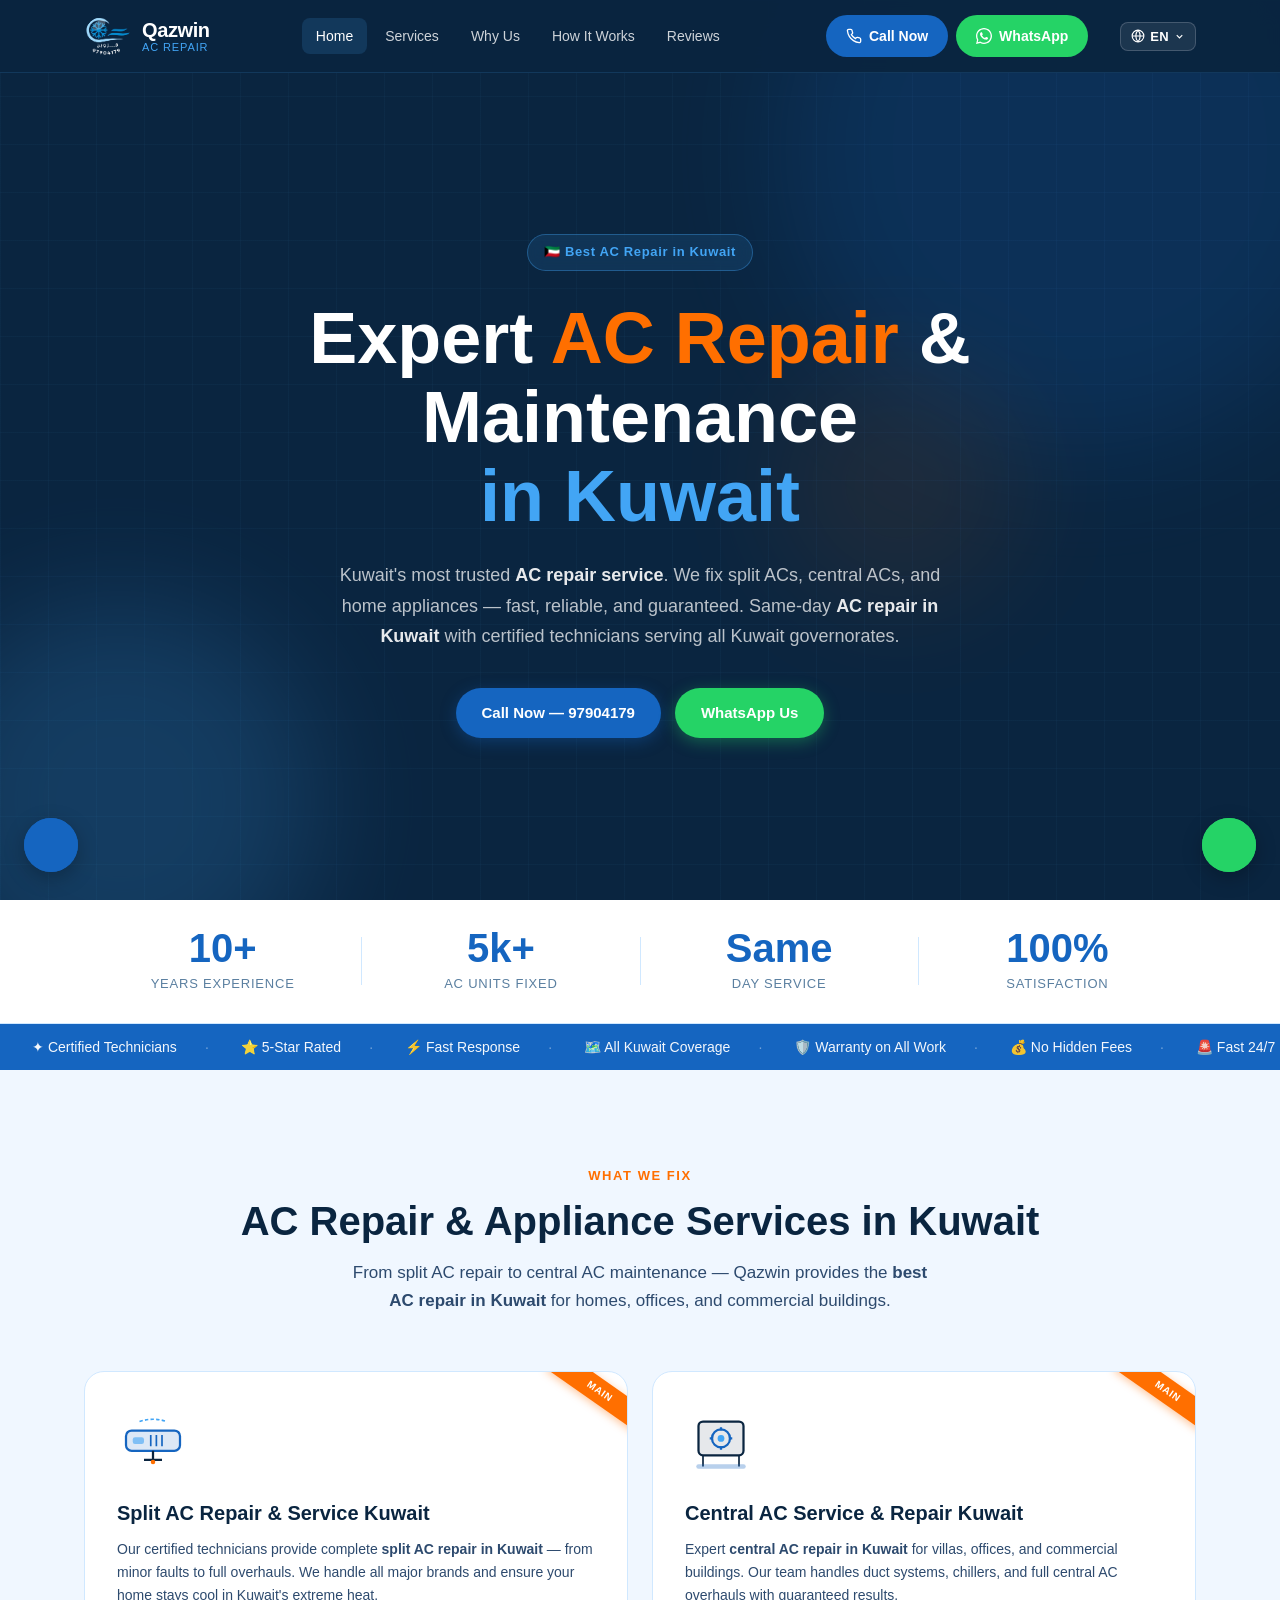
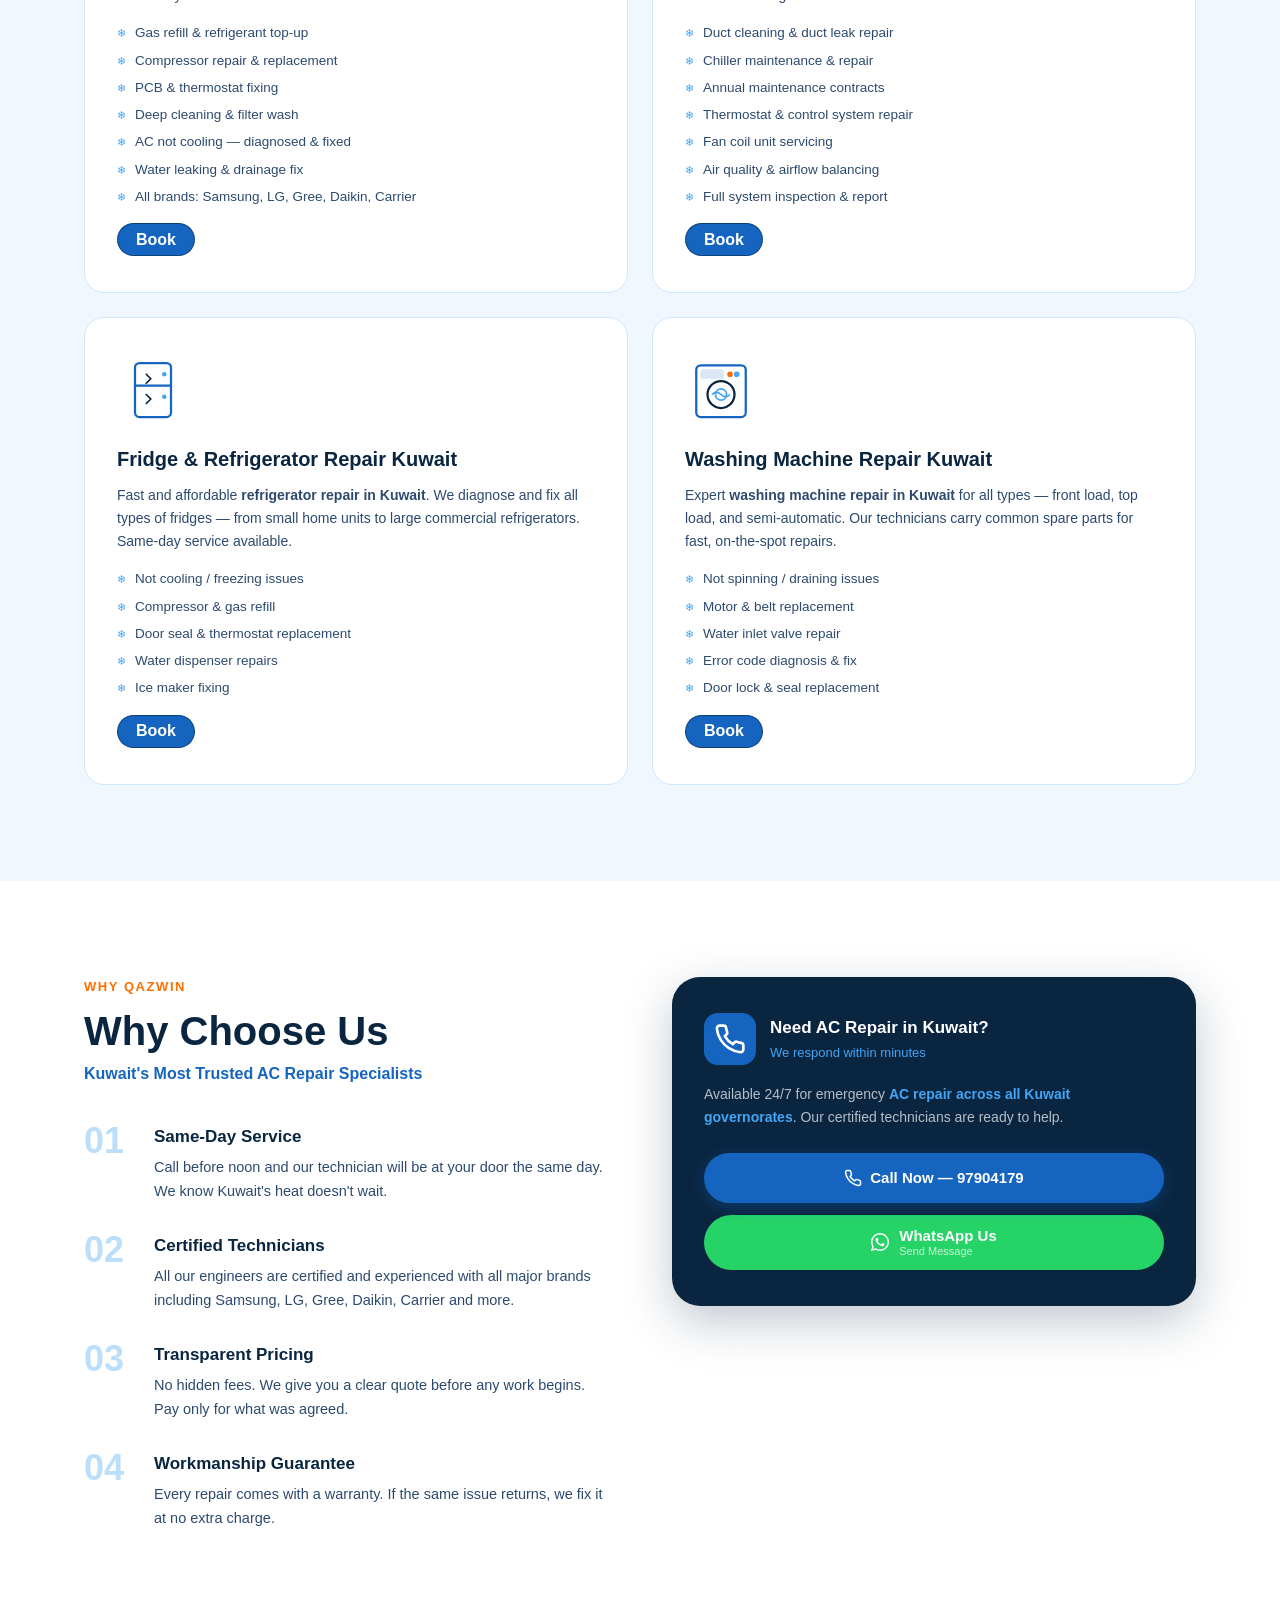
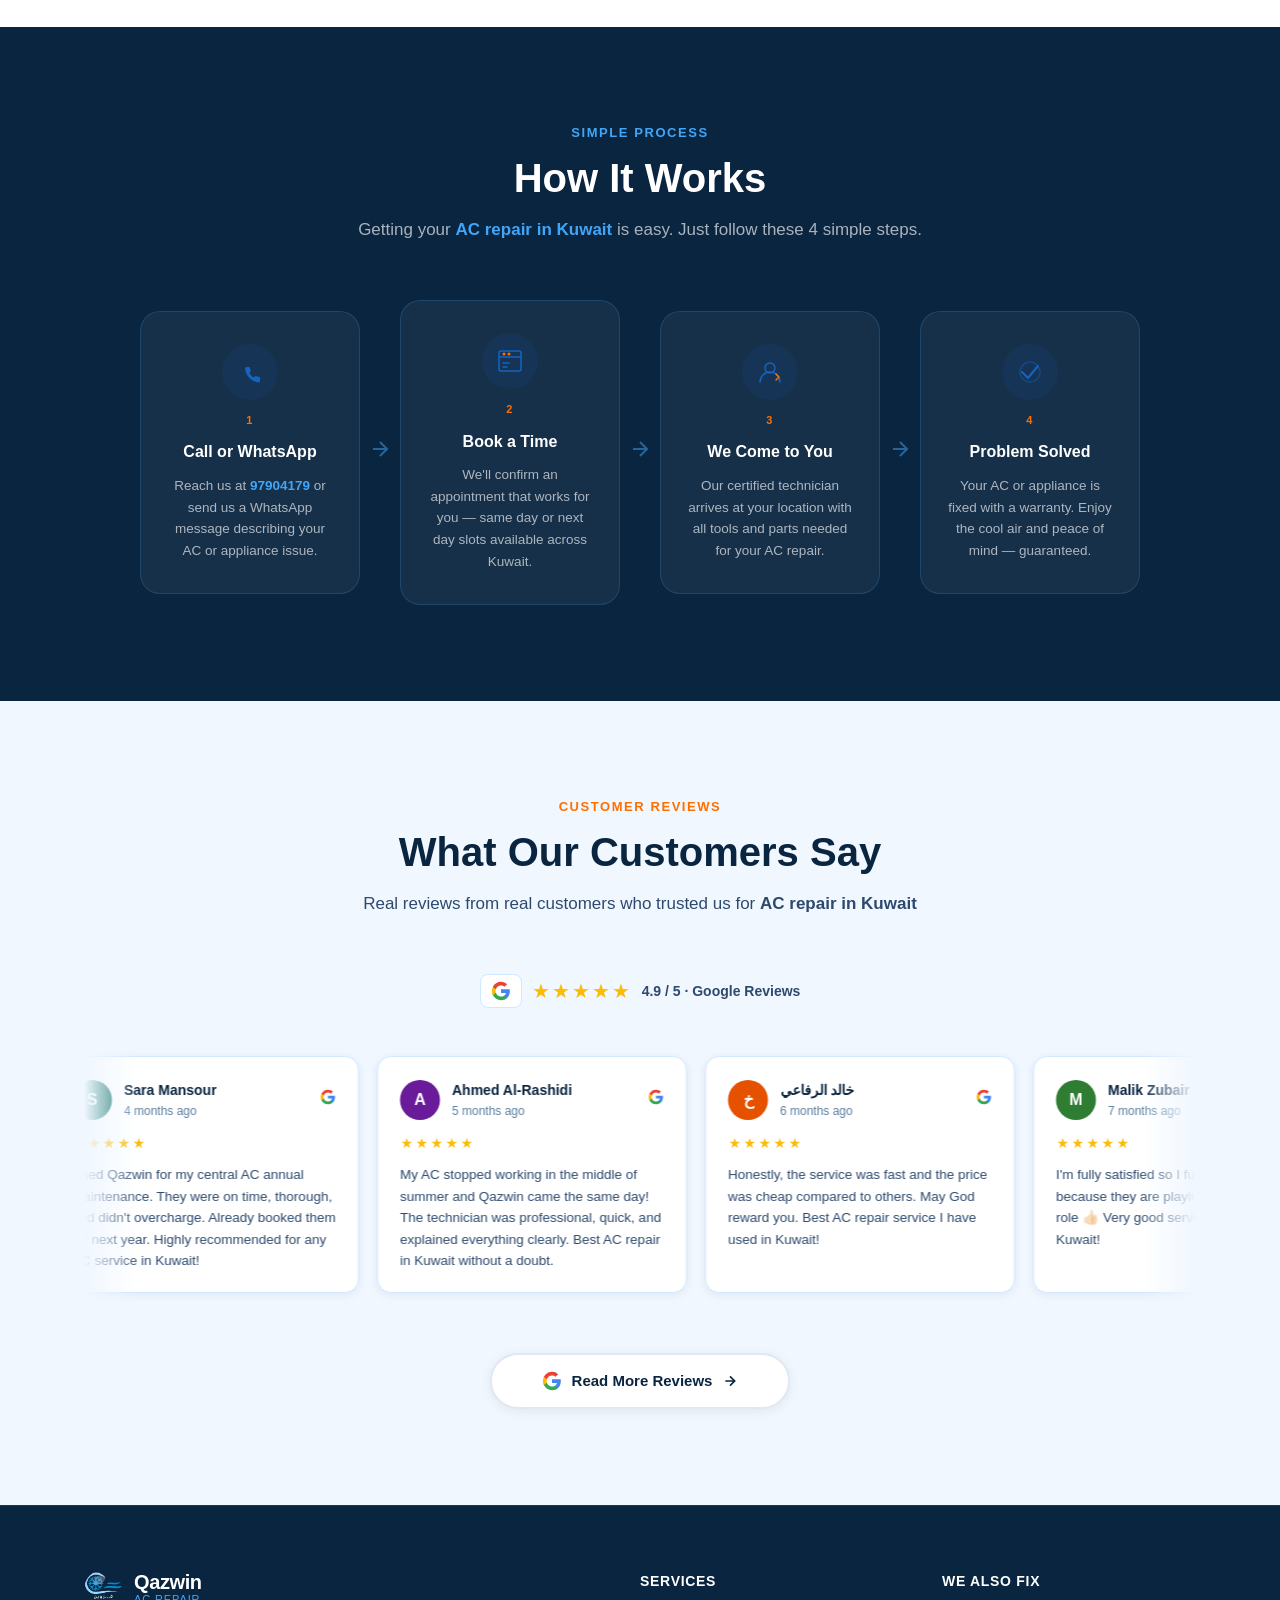
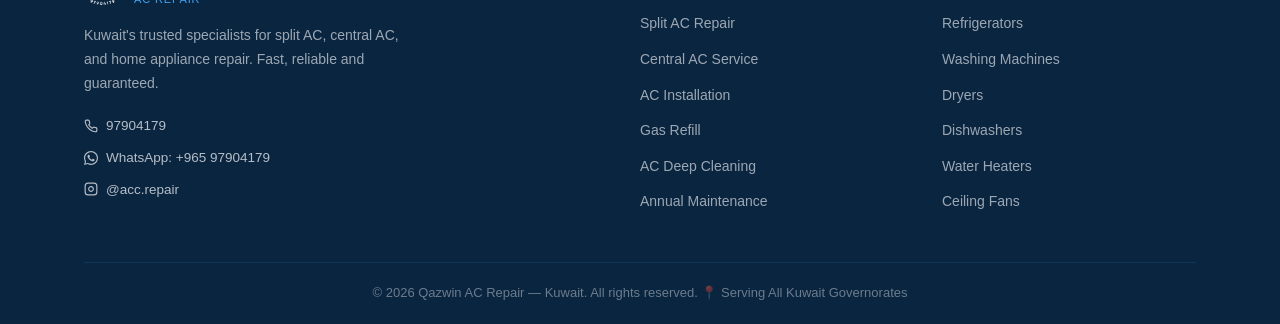
==== commit 68542448: "Update print statement from 'Hello' to 'Goodbye'" ====
--- a/index.html
+++ b/index.html
@@ -14,8 +14,8 @@
   <meta name="viewport" content="width=device-width, initial-scale=1.0" />
 
   <!-- Primary SEO Meta Tags -->
-  <title>Qazwin AC Repair Kuwait | Best AC Repair Service in Kuwait |66972929</title>
-  <meta name="description" content="Qazwin AC Repair Kuwait — Kuwait's #1 trusted AC repair service. Same-day split AC repair, central AC service, gas refill & maintenance. Call66972929. Serving all Kuwait governorates." />
+  <title>Qazwin AC Repair Kuwait | Best AC Repair Service in Kuwait | 97904179</title>
+  <meta name="description" content="Qazwin AC Repair Kuwait — Kuwait's #1 trusted AC repair service. Same-day split AC repair, central AC service, gas refill & maintenance. Call 97904179. Serving all Kuwait governorates." />
   <meta name="keywords" content="AC repair Kuwait, best AC repair Kuwait, AC maintenance Kuwait, split AC repair Kuwait, central AC Kuwait, AC service Kuwait, air conditioner repair Kuwait, AC technician Kuwait, Qazwin AC repair, تصليح مكيفات الكويت, صيانة مكيفات الكويت" />
   <meta name="author" content="Qazwin AC Repair Kuwait" />
   <meta name="robots" content="index, follow" />
@@ -27,7 +27,7 @@
   <meta property="og:type" content="website" />
   <meta property="og:url" content="https://qazwinacrepair.com/" />
   <meta property="og:title" content="Qazwin AC Repair Kuwait | Best AC Repair in Kuwait" />
-  <meta property="og:description" content="Kuwait's most trusted AC repair specialists. Same-day service, certified technicians, all brands. Call66972929 for fast AC repair in Kuwait." />
+  <meta property="og:description" content="Kuwait's most trusted AC repair specialists. Same-day service, certified technicians, all brands. Call 97904179 for fast AC repair in Kuwait." />
   <meta property="og:image" content="https://qazwinacrepair.com/og-image.jpg" />
   <meta property="og:locale" content="en_KW" />
   <meta property="og:locale:alternate" content="ar_KW" />
@@ -36,7 +36,7 @@
   <!-- Twitter Card -->
   <meta name="twitter:card" content="summary_large_image" />
   <meta name="twitter:title" content="Qazwin AC Repair Kuwait | Best AC Repair in Kuwait" />
-  <meta name="twitter:description" content="Fast, reliable AC repair in Kuwait. Same-day service. Call66972929." />
+  <meta name="twitter:description" content="Fast, reliable AC repair in Kuwait. Same-day service. Call 97904179." />
 
   <!-- Color theme -->
   <meta name="theme-color" content="#0A2540" />
@@ -61,7 +61,7 @@
     "name": "Qazwin AC Repair Kuwait",
     "description": "Best AC repair service in Kuwait. Split AC repair, central AC service, gas refill, and maintenance. Serving all Kuwait governorates.",
     "url": "https://qazwinacrepair.com",
-    "telephone": "+96566972929",
+    "telephone": "+96597904179",
     "priceRange": "$$",
     "image": "https://qazwinacrepair.com/logo.webp",
     "address": {
@@ -143,7 +143,7 @@
           </svg>
           <span data-en="Call Now" data-ar="اتصل الآن">Call Now</span>
         </a>
-        <a href="https://wa.me/96566972929?text=Hello!%20I%20want%20to%20learn%20more%20about%20your%20services." target="_blank" rel="noopener noreferrer" class="btn-whatsapp" aria-label="WhatsApp Qazwin AC Repair Kuwait">
+        <a href="https://wa.me/96597904179?text=Hello!%20I%20want%20to%20learn%20more%20about%20your%20services." target="_blank" rel="noopener noreferrer" class="btn-whatsapp" aria-label="WhatsApp Qazwin AC Repair Kuwait">
           <svg width="16" height="16" viewBox="0 0 24 24" fill="currentColor" aria-hidden="true">
             <path d="M17.472 14.382c-.297-.149-1.758-.867-2.03-.967-.273-.099-.471-.148-.67.15-.197.297-.767.966-.94 1.164-.173.199-.347.223-.644.075-.297-.15-1.255-.463-2.39-1.475-.883-.788-1.48-1.761-1.653-2.059-.173-.297-.018-.458.13-.606.134-.133.298-.347.446-.52.149-.174.198-.298.298-.497.099-.198.05-.371-.025-.52-.075-.149-.669-1.612-.916-2.207-.242-.579-.487-.5-.669-.51-.173-.008-.371-.01-.57-.01-.198 0-.52.074-.792.372-.272.297-1.04 1.016-1.04 2.479 0 1.462 1.065 2.875 1.213 3.074.149.198 2.096 3.2 5.077 4.487.709.306 1.262.489 1.694.625.712.227 1.36.195 1.871.118.571-.085 1.758-.719 2.006-1.413.248-.694.248-1.289.173-1.413-.074-.124-.272-.198-.57-.347z"/>
             <path d="M12 0C5.373 0 0 5.373 0 12c0 2.122.554 4.118 1.528 5.855L.057 23.998l6.305-1.654A11.937 11.937 0 0012 24c6.627 0 12-5.373 12-12S18.627 0 12 0zm0 22c-1.891 0-3.657-.495-5.188-1.36l-.371-.22-3.844 1.008.971-3.744-.242-.385A9.94 9.94 0 012 12C2 6.477 6.477 2 12 2s10 4.477 10 10-4.477 10-10 10z"/>
@@ -193,7 +193,7 @@
         <a href="tel:97904179" class="btn-call">
           <span data-en="Call Now" data-ar="اتصل الآن">Call Now</span>
         </a>
-        <a href="https://wa.me/96566972929?text=Hello!%20I%20want%20to%20learn%20more%20about%20your%20services." target="_blank" rel="noopener noreferrer" class="btn-whatsapp">
+        <a href="https://wa.me/96597904179?text=Hello!%20I%20want%20to%20learn%20more%20about%20your%20services." target="_blank" rel="noopener noreferrer" class="btn-whatsapp">
           <span data-en="WhatsApp" data-ar="واتساب">WhatsApp</span>
         </a>
       </div>
@@ -235,15 +235,15 @@
         </p>
 
         <div class="hero-btns">
-          <a href="tel:66972929" class="btn-primary" aria-label="Call for AC Repair in Kuwait"
-            data-en="Call Now —66972929"
-            data-ar="اتصل الآن —66972929">
+          <a href="tel:97904179" class="btn-primary" aria-label="Call for AC Repair in Kuwait"
+            data-en="Call Now — 97904179"
+            data-ar="اتصل الآن — 97904179">
             <svg width="18" height="18" viewBox="0 0 24 24" fill="none" stroke="currentColor" stroke-width="2" aria-hidden="true">
               <path d="M22 16.92v3a2 2 0 01-2.18 2 19.79 19.79 0 01-8.63-3.07 19.5 19.5 0 01-6-6A19.79 19.79 0 012.12 4.18 2 2 0 014.11 2h3a2 2 0 012 1.72c.127.96.361 1.903.7 2.81a2 2 0 01-.45 2.11L8.09 9.91a16 16 0 006 6l1.27-1.27a2 2 0 012.11-.45c.907.339 1.85.573 2.81.7A2 2 0 0122 16.92z" />
             </svg>
-            Call Now 66972929
+            Call Now — 97904179
           </a>
-          <a href="https://wa.me/96566972929?text=Hello!%20I%20want%20to%20learn%20more%20about%20your%20services." target="_blank" rel="noopener noreferrer" class="btn-wa-hero" aria-label="WhatsApp for AC Repair in Kuwait"
+          <a href="https://wa.me/96597904179?text=Hello!%20I%20want%20to%20learn%20more%20about%20your%20services." target="_blank" rel="noopener noreferrer" class="btn-wa-hero" aria-label="WhatsApp for AC Repair in Kuwait"
             data-en="WhatsApp Us"
             data-ar="واتساب">
             <svg width="18" height="18" viewBox="0 0 24 24" fill="currentColor" aria-hidden="true">
@@ -360,7 +360,7 @@
               <li data-en="Water leaking &amp; drainage fix"      data-ar="إصلاح تسرب الماء والصرف">Water leaking &amp; drainage fix</li>
               <li data-en="All brands: Samsung, LG, Gree, Daikin, Carrier" data-ar="جميع الماركات: سامسونج، إل جي، جري، دايكن، كارير">All brands: Samsung, LG, Gree, Daikin, Carrier</li>
             </ul>
-          <a href="https://wa.me/96566972929?text=Hello!%20I%20want%20to%20book%20split%20ac%20repair%20service." target="_blank" class="service-book" data-en="Book" data-ar="احْجِز""> Book</a>
+          <button class="service-book" data-en="Book" data-ar="احْجِز""><a href="https://wa.me/96597904179?text=Hello!%20I%20want%20to%20book%20split%20ac%20repair%20service." target="_blank">Book</a></button>
 
           </article>
 
@@ -399,7 +399,7 @@
               <li data-en="Air quality &amp; airflow balancing"        data-ar="جودة الهواء وموازنة تدفق الهواء">Air quality &amp; airflow balancing</li>
               <li data-en="Full system inspection &amp; report"        data-ar="فحص شامل للنظام وتقرير">Full system inspection &amp; report</li>
             </ul>
-                    <a href="https://wa.me/96566972929?text=Hello!%20I%20want%20to%20book%20central%20ac%20repair%20service." class="service-book" data-en="Book" data-ar="احْجِز" target="_blank">Book</a>
+                    <button class="service-book" data-en="Book" data-ar="احْجِز""><a href="https://wa.me/96597904179?text=Hello!%20I%20want%20to%20book%20central%20ac%20repair%20service." target="_blank">Book</a></button>
 
           </article>
 
@@ -431,7 +431,7 @@
               <li data-en="Water dispenser repairs"                data-ar="إصلاح موزع الماء">Water dispenser repairs</li>
               <li data-en="Ice maker fixing"                       data-ar="إصلاح صانع الثلج">Ice maker fixing</li>
             </ul>
-          <a href="https://wa.me/96566972929?text=Hello!%20I%20want%20to%20book%20Fridge%20or%20Refrigerator%20service." class="service-book" data-en="Book" data-ar="احْجِز" target="_blank">Book</a>
+          <button class="service-book" data-en="Book" data-ar="احْجِز" ><a href="https://wa.me/96597904179?text=Hello!%20I%20want%20to%20book%20Fridge%20or%20Refrigerator%20service." target="_blank">Book</a></button>
 
           </article>
 
@@ -464,7 +464,7 @@
               <li data-en="Error code diagnosis &amp; fix"          data-ar="تشخيص وإصلاح رموز الخطأ">Error code diagnosis &amp; fix</li>
               <li data-en="Door lock &amp; seal replacement"        data-ar="استبدال قفل وحاشية الباب">Door lock &amp; seal replacement</li>
             </ul>
-          <a href="https://wa.me/96566972929?text=Hello!%20I%20want%20to%20book%20Washing%20Machine%20service." target="_blank" class="service-book" data-en="Book" data-ar="احْجِز">Book</a>
+          <button class="service-book" data-en="Book" data-ar="احْجِز""><a href="https://wa.me/96597904179?text=Hello!%20I%20want%20to%20book%20Washing%20Machine%20service." target="_blank">Book</a></button>
 
           </article>
 
@@ -555,10 +555,10 @@
                 <svg width="18" height="18" viewBox="0 0 24 24" fill="none" stroke="currentColor" stroke-width="2" aria-hidden="true">
                   <path d="M22 16.92v3a2 2 0 01-2.18 2 19.79 19.79 0 01-8.63-3.07 19.5 19.5 0 01-6-6A19.79 19.79 0 012.12 4.18 2 2 0 014.11 2h3a2 2 0 012 1.72c.127.96.361 1.903.7 2.81a2 2 0 01-.45 2.11L8.09 9.91a16 16 0 006 6l1.27-1.27a2 2 0 012.11-.45c.907.339 1.85.573 2.81.7A2 2 0 0122 16.92z" />
                 </svg>
-                <span data-en="Call Now —66972929" data-ar="اتصل الآن —66972929">Call Now —66972929</span>
+                <span data-en="Call Now — 97904179" data-ar="اتصل الآن — 97904179">Call Now — 97904179</span>
               </a>
 
-              <a href="https://wa.me/96566972929?text=Hello!%20I%20want%20to%20learn%20more%20about%20your%20services." target="_blank" rel="noopener noreferrer" class="btn-wa-box" aria-label="WhatsApp Qazwin AC Repair Kuwait">
+              <a href="https://wa.me/96597904179?text=Hello!%20I%20want%20to%20learn%20more%20about%20your%20services." target="_blank" rel="noopener noreferrer" class="btn-wa-box" aria-label="WhatsApp Qazwin AC Repair Kuwait">
                 <svg width="18" height="18" viewBox="0 0 24 24" fill="currentColor" aria-hidden="true">
                   <path d="M17.472 14.382c-.297-.149-1.758-.867-2.03-.967-.273-.099-.471-.148-.67.15-.197.297-.767.966-.94 1.164-.173.199-.347.223-.644.075-.297-.15-1.255-.463-2.39-1.475-.883-.788-1.48-1.761-1.653-2.059-.173-.297-.018-.458.13-.606.134-.133.298-.347.446-.52.149-.174.198-.298.298-.497.099-.198.05-.371-.025-.52-.075-.149-.669-1.612-.916-2.207-.242-.579-.487-.5-.669-.51-.173-.008-.371-.01-.57-.01-.198 0-.52.074-.792.372-.272.297-1.04 1.016-1.04 2.479 0 1.462 1.065 2.875 1.213 3.074.149.198 2.096 3.2 5.077 4.487.709.306 1.262.489 1.694.625.712.227 1.36.195 1.871.118.571-.085 1.758-.719 2.006-1.413.248-.694.248-1.289.173-1.413-.074-.124-.272-.198-.57-.347z" />
                   <path d="M12 0C5.373 0 0 5.373 0 12c0 2.122.554 4.118 1.528 5.855L.057 23.998l6.305-1.654A11.937 11.937 0 0012 24c6.627 0 12-5.373 12-12S18.627 0 12 0zm0 22c-1.891 0-3.657-.495-5.188-1.36l-.371-.22-3.844 1.008.971-3.744-.242-.385A9.94 9.94 0 012 12C2 6.477 6.477 2 12 2s10 4.477 10 10-4.477 10-10 10z" />
@@ -879,11 +879,11 @@
           <div class="footer-contacts">
             <a href="tel:97904179" class="footer-contact-link">
               <svg width="14" height="14" viewBox="0 0 24 24" fill="none" stroke="currentColor" stroke-width="2" aria-hidden="true"><path d="M22 16.92v3a2 2 0 01-2.18 2 19.79 19.79 0 01-8.63-3.07 19.5 19.5 0 01-6-6A19.79 19.79 0 012.12 4.18 2 2 0 014.11 2h3a2 2 0 012 1.72c.127.96.361 1.903.7 2.81a2 2 0 01-.45 2.11L8.09 9.91a16 16 0 006 6l1.27-1.27a2 2 0 012.11-.45c.907.339 1.85.573 2.81.7A2 2 0 0122 16.92z"/></svg>
-             66972929
+              97904179
             </a>
-            <a href="https://wa.me/96566972929" target="_blank" rel="noopener noreferrer" class="footer-contact-link">
+            <a href="https://wa.me/96597904179" target="_blank" rel="noopener noreferrer" class="footer-contact-link">
               <svg width="14" height="14" viewBox="0 0 24 24" fill="currentColor" aria-hidden="true"><path d="M17.472 14.382c-.297-.149-1.758-.867-2.03-.967-.273-.099-.471-.148-.67.15-.197.297-.767.966-.94 1.164-.173.199-.347.223-.644.075-.297-.15-1.255-.463-2.39-1.475-.883-.788-1.48-1.761-1.653-2.059-.173-.297-.018-.458.13-.606.134-.133.298-.347.446-.52.149-.174.198-.298.298-.497.099-.198.05-.371-.025-.52-.075-.149-.669-1.612-.916-2.207-.242-.579-.487-.5-.669-.51-.173-.008-.371-.01-.57-.01-.198 0-.52.074-.792.372-.272.297-1.04 1.016-1.04 2.479 0 1.462 1.065 2.875 1.213 3.074.149.198 2.096 3.2 5.077 4.487.709.306 1.262.489 1.694.625.712.227 1.36.195 1.871.118.571-.085 1.758-.719 2.006-1.413.248-.694.248-1.289.173-1.413-.074-.124-.272-.198-.57-.347z"/><path d="M12 0C5.373 0 0 5.373 0 12c0 2.122.554 4.118 1.528 5.855L.057 23.998l6.305-1.654A11.937 11.937 0 0012 24c6.627 0 12-5.373 12-12S18.627 0 12 0zm0 22c-1.891 0-3.657-.495-5.188-1.36l-.371-.22-3.844 1.008.971-3.744-.242-.385A9.94 9.94 0 012 12C2 6.477 6.477 2 12 2s10 4.477 10 10-4.477 10-10 10z"/></svg>
-              WhatsApp: +96566972929
+              WhatsApp: +965 97904179
             </a>
             <a href="https://www.instagram.com/acc.repair" target="_blank" rel="noopener noreferrer" class="footer-contact-link">
               <svg width="14" height="14" viewBox="0 0 24 24" fill="none" stroke="currentColor" stroke-width="2" aria-hidden="true"><rect x="2" y="2" width="20" height="20" rx="5" ry="5"/><path d="M16 11.37A4 4 0 1112.63 8 4 4 0 0116 11.37z"/><line x1="17.5" y1="6.5" x2="17.51" y2="6.5"/></svg>
@@ -930,13 +930,13 @@
   </footer>
 
   <!-- ========== FLOATING BUTTONS ========== -->
-  <a href="tel:66972929" class="float-call" aria-label="Call Qazwin AC Repair Kuwait">
+  <a href="tel:97904179" class="float-call" aria-label="Call Qazwin AC Repair Kuwait">
     <svg width="22" height="22" viewBox="0 0 24 24" fill="none" stroke="white" stroke-width="2" aria-hidden="true">
       <path d="M22 16.92v3a2 2 0 01-2.18 2 19.79 19.79 0 01-8.63-3.07 19.5 19.5 0 01-6-6A19.79 19.79 0 012.12 4.18 2 2 0 014.11 2h3a2 2 0 012 1.72c.127.96.361 1.903.7 2.81a2 2 0 01-.45 2.11L8.09 9.91a16 16 0 006 6l1.27-1.27a2 2 0 012.11-.45c.907.339 1.85.573 2.81.7A2 2 0 0122 16.92z" />
     </svg>
   </a>
 
-  <a href="https://wa.me/96566972929?text=Hello!%20I%20want%20to%20learn%20more%20about%20your%20services." target="_blank" rel="noopener noreferrer" class="float-wa" aria-label="WhatsApp Qazwin AC Repair Kuwait">
+  <a href="https://wa.me/96597904179?text=Hello!%20I%20want%20to%20learn%20more%20about%20your%20services." target="_blank" rel="noopener noreferrer" class="float-wa" aria-label="WhatsApp Qazwin AC Repair Kuwait">
     <svg width="24" height="24" viewBox="0 0 24 24" fill="white" aria-hidden="true">
       <path d="M17.472 14.382c-.297-.149-1.758-.867-2.03-.967-.273-.099-.471-.148-.67.15-.197.297-.767.966-.94 1.164-.173.199-.347.223-.644.075-.297-.15-1.255-.463-2.39-1.475-.883-.788-1.48-1.761-1.653-2.059-.173-.297-.018-.458.13-.606.134-.133.298-.347.446-.52.149-.174.198-.298.298-.497.099-.198.05-.371-.025-.52-.075-.149-.669-1.612-.916-2.207-.242-.579-.487-.5-.669-.51-.173-.008-.371-.01-.57-.01-.198 0-.52.074-.792.372-.272.297-1.04 1.016-1.04 2.479 0 1.462 1.065 2.875 1.213 3.074.149.198 2.096 3.2 5.077 4.487.709.306 1.262.489 1.694.625.712.227 1.36.195 1.871.118.571-.085 1.758-.719 2.006-1.413.248-.694.248-1.289.173-1.413-.074-.124-.272-.198-.57-.347z" />
       <path d="M12 0C5.373 0 0 5.373 0 12c0 2.122.554 4.118 1.528 5.855L.057 23.998l6.305-1.654A11.937 11.937 0 0012 24c6.627 0 12-5.373 12-12S18.627 0 12 0zm0 22c-1.891 0-3.657-.495-5.188-1.36l-.371-.22-3.844 1.008.971-3.744-.242-.385A9.94 9.94 0 012 12C2 6.477 6.477 2 12 2s10 4.477 10 10-4.477 10-10 10z" />
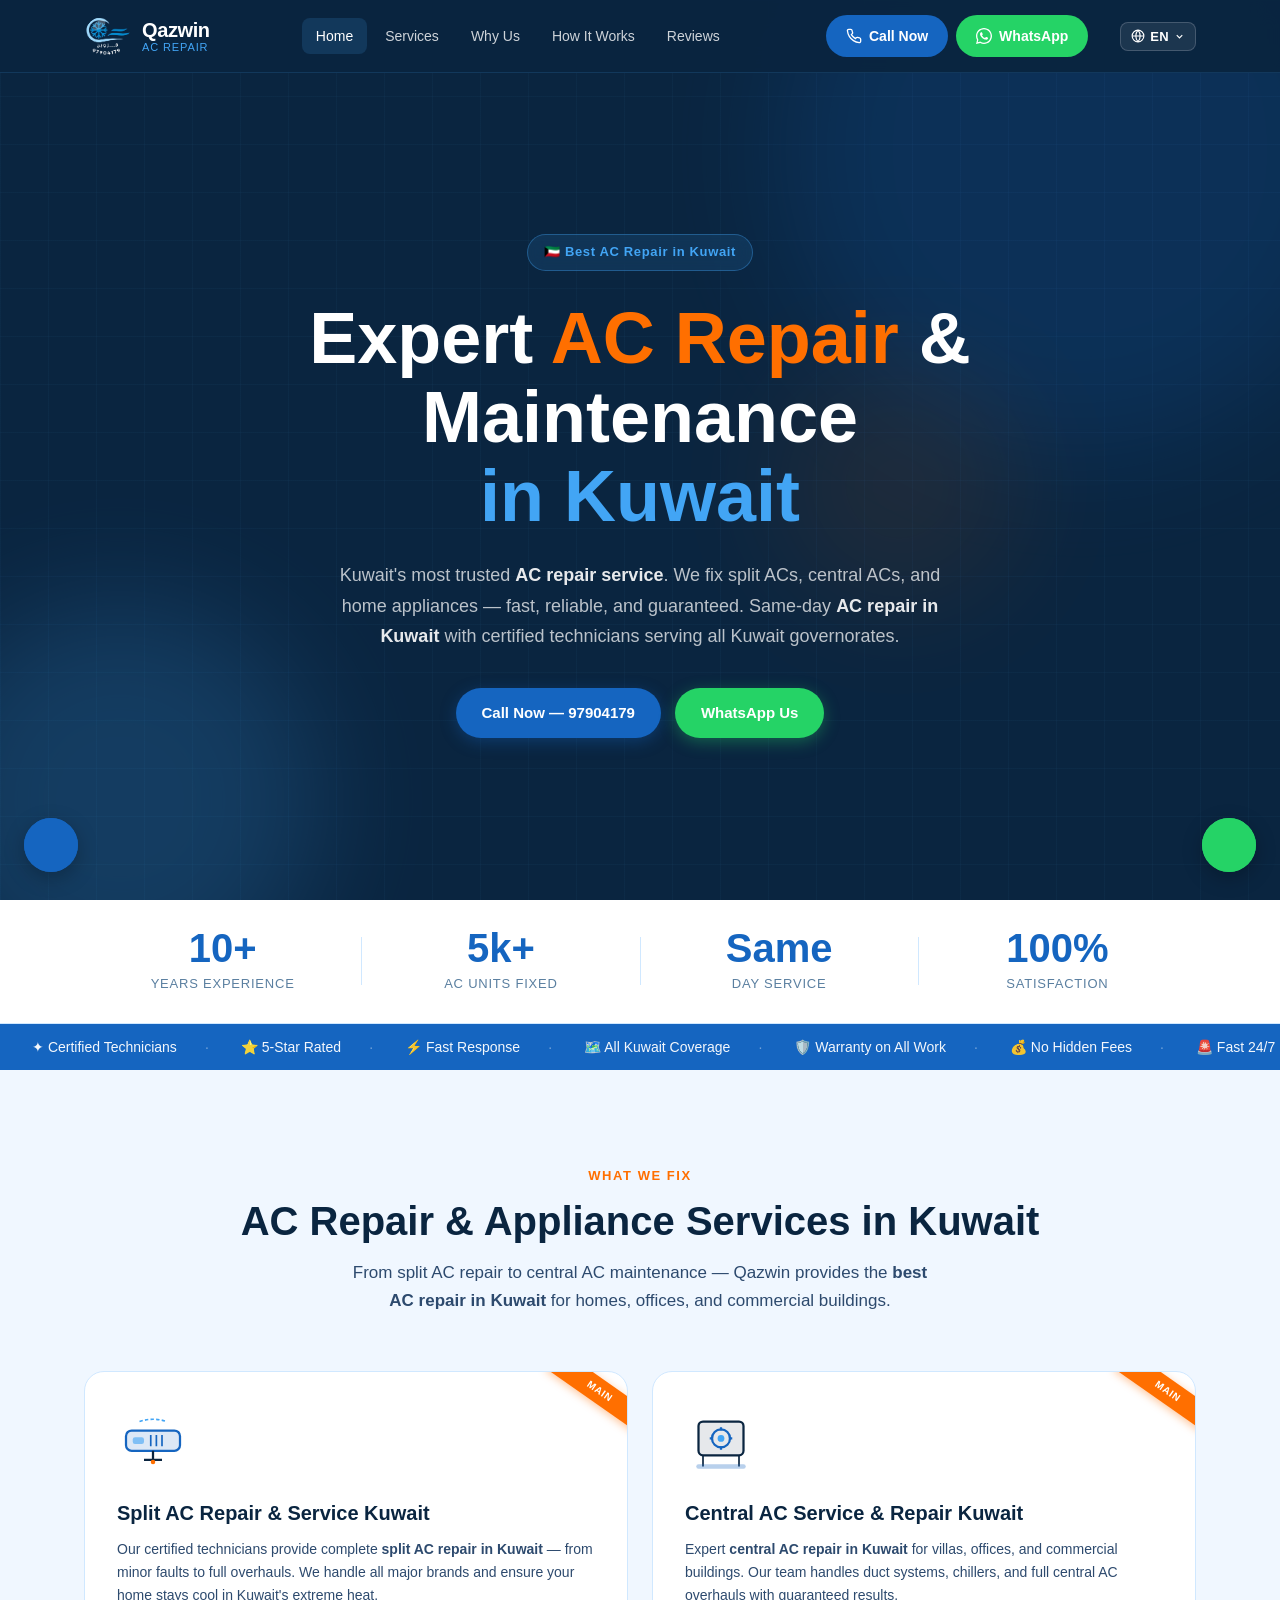
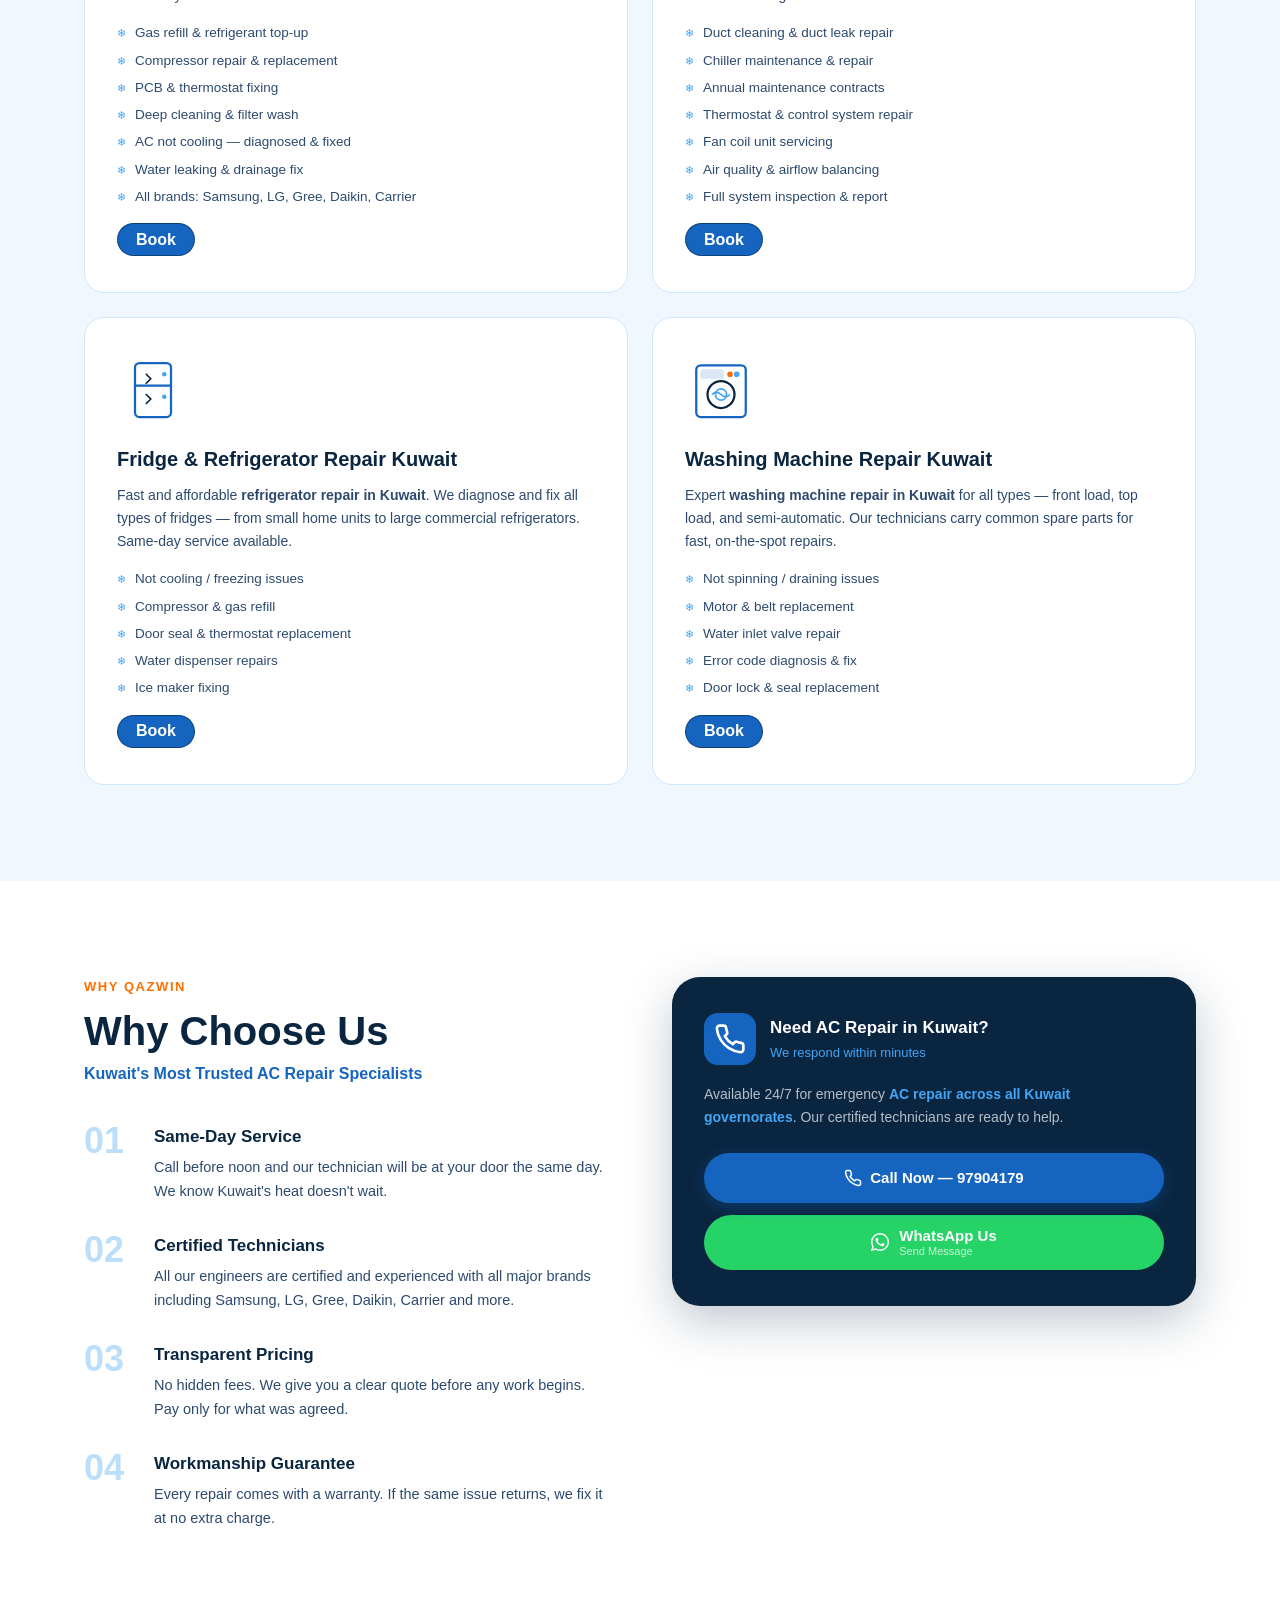
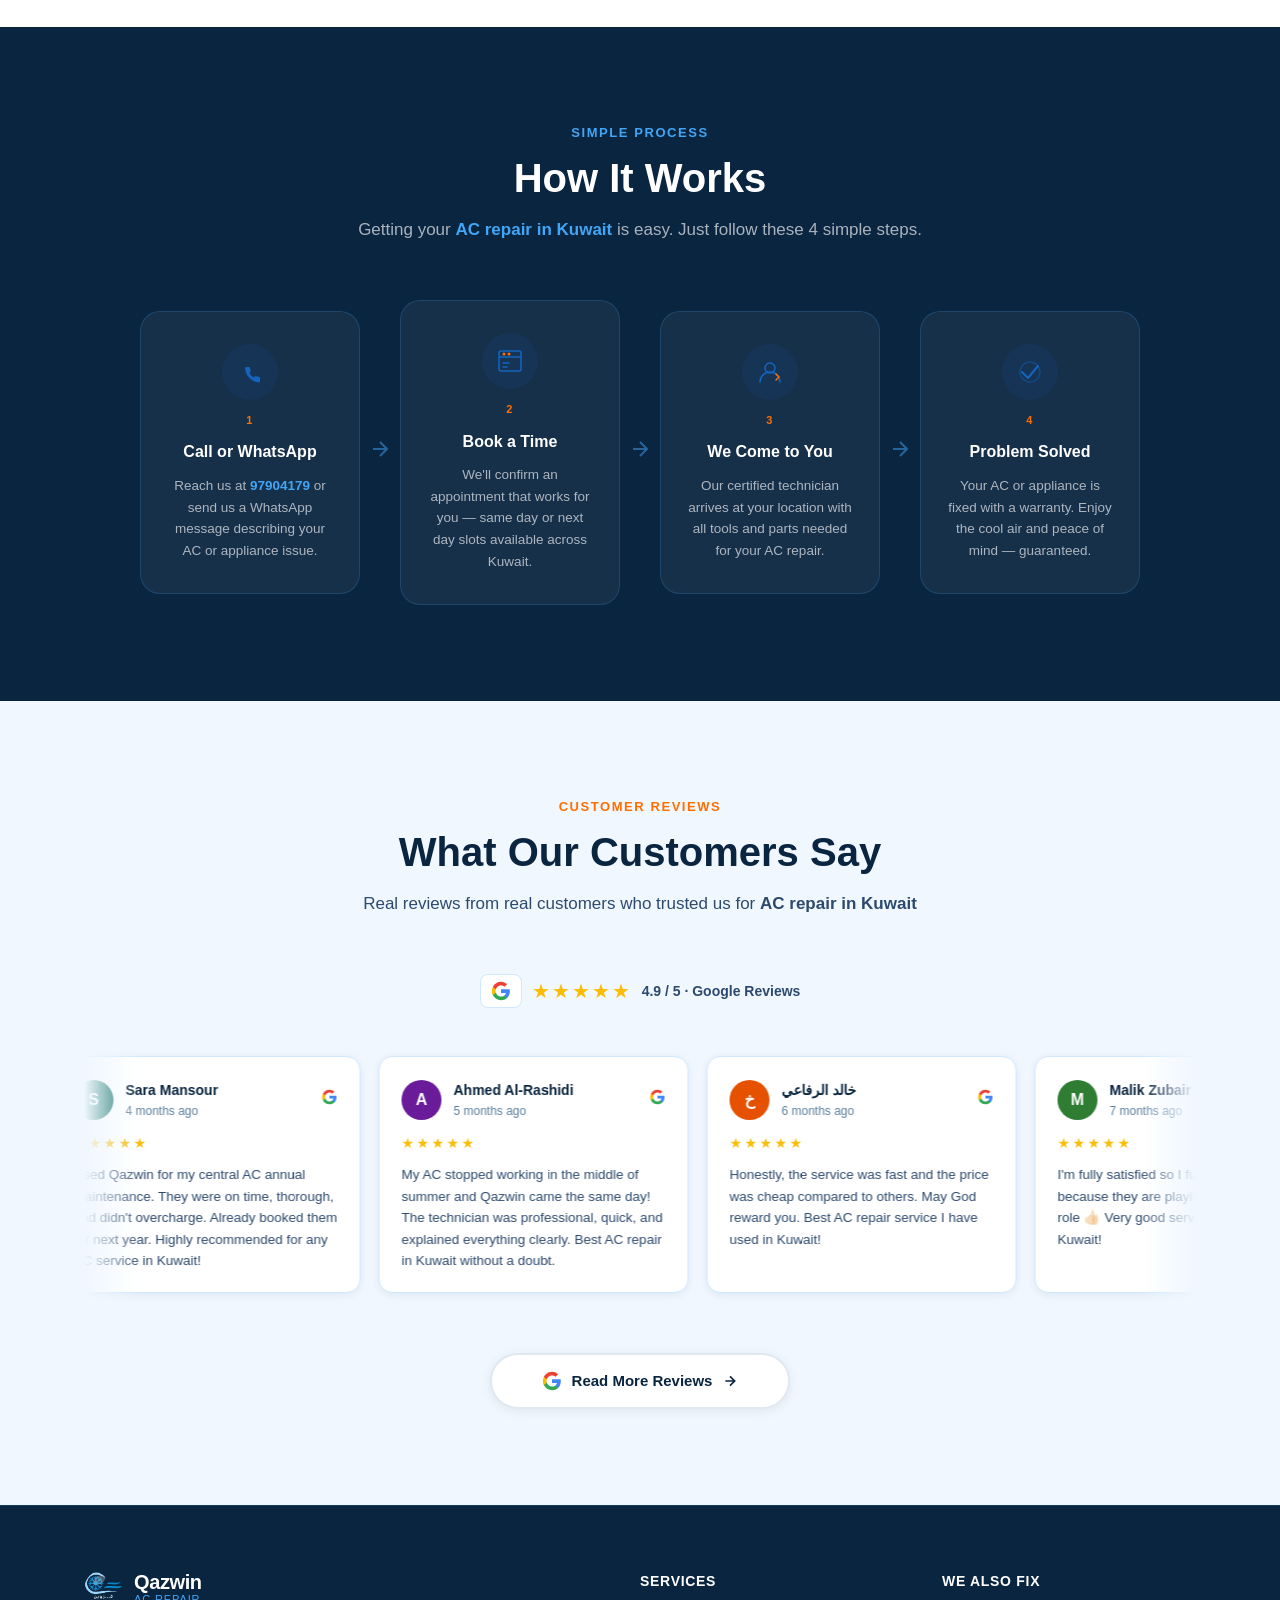
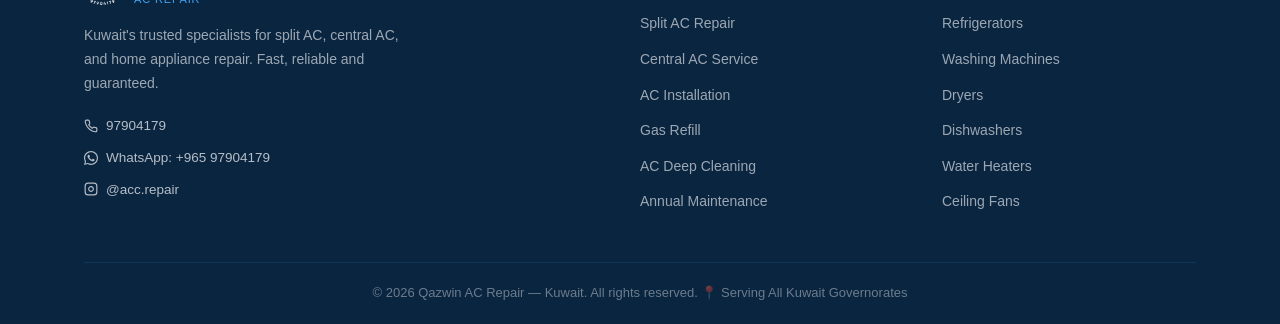
==== commit fe408614: "Update print statement to say 'Goodbye World'" ====
--- a/index.html
+++ b/index.html
@@ -1167,6 +1167,7 @@
   </script>
 
   <!-- Your existing JS file for any other functionality -->
+  <script src="lang-router.js"></script>
   <script src="main.js" defer></script>
 </body>
 
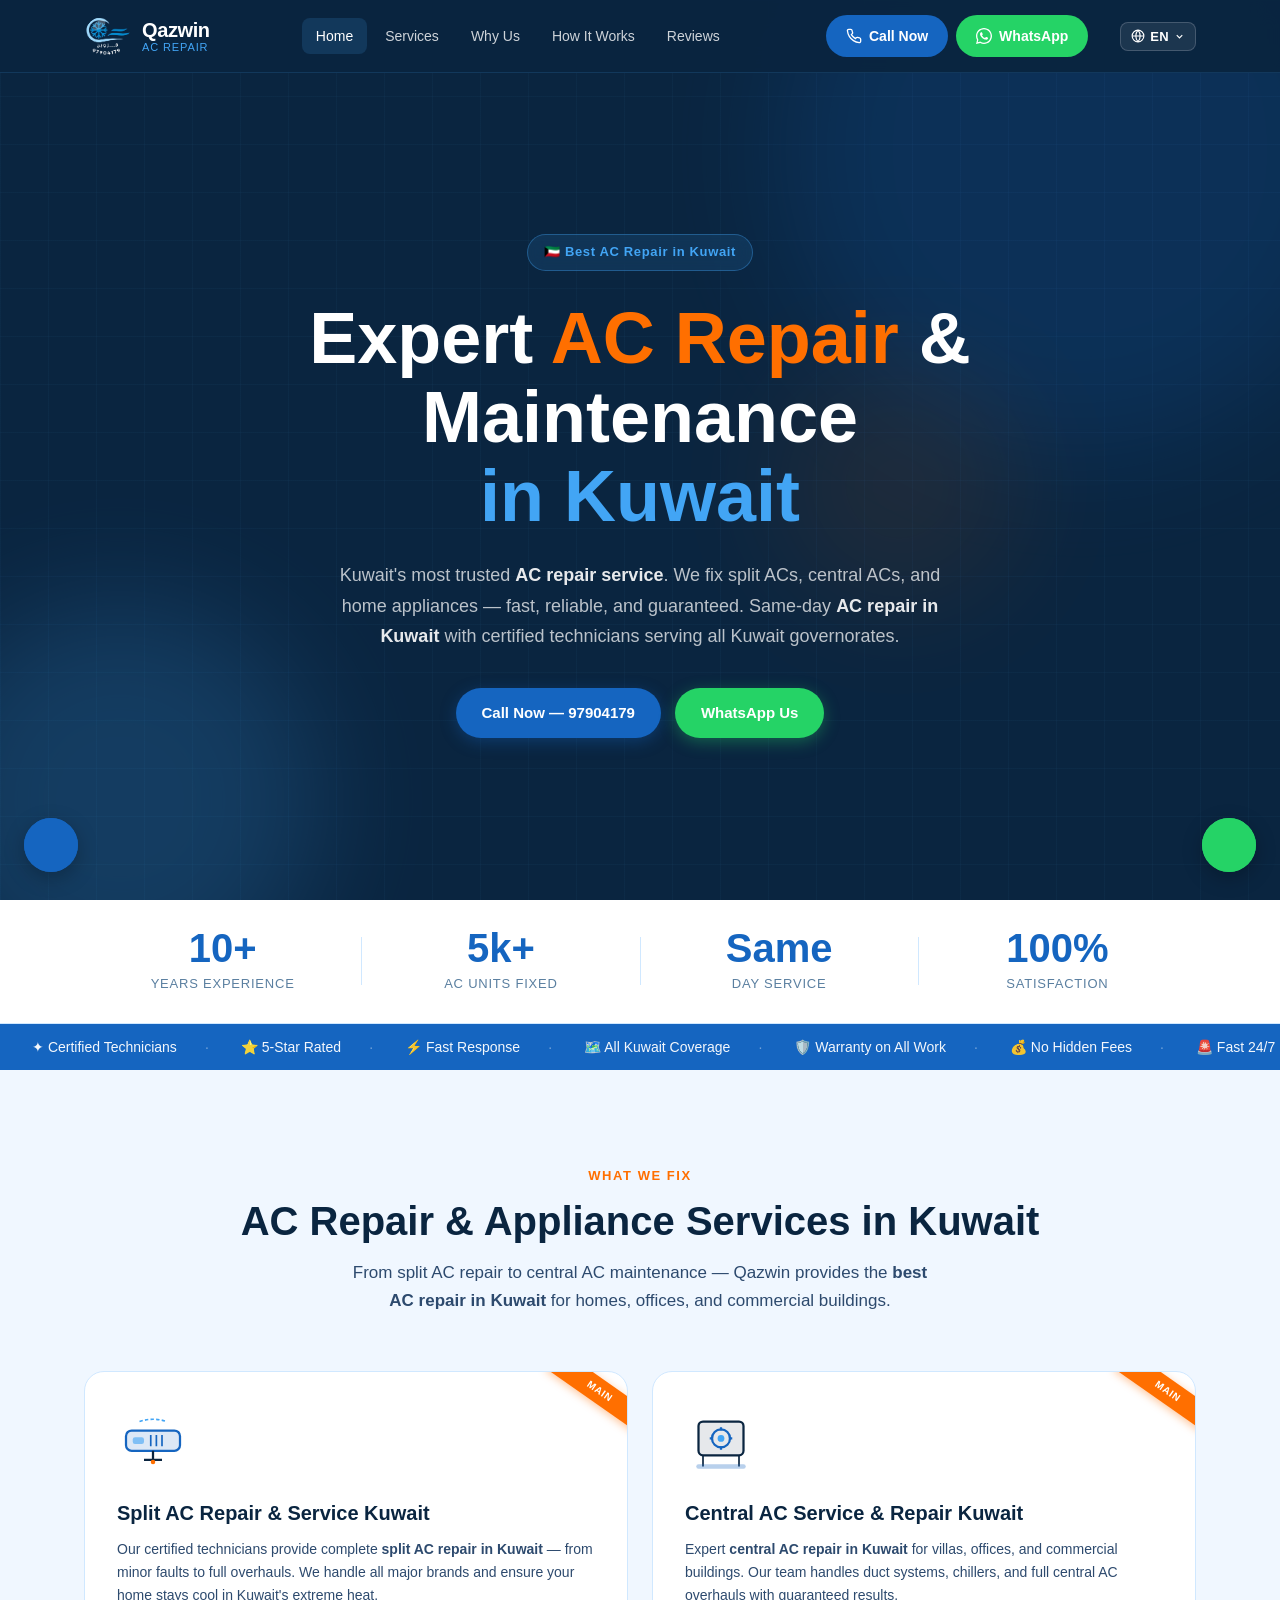
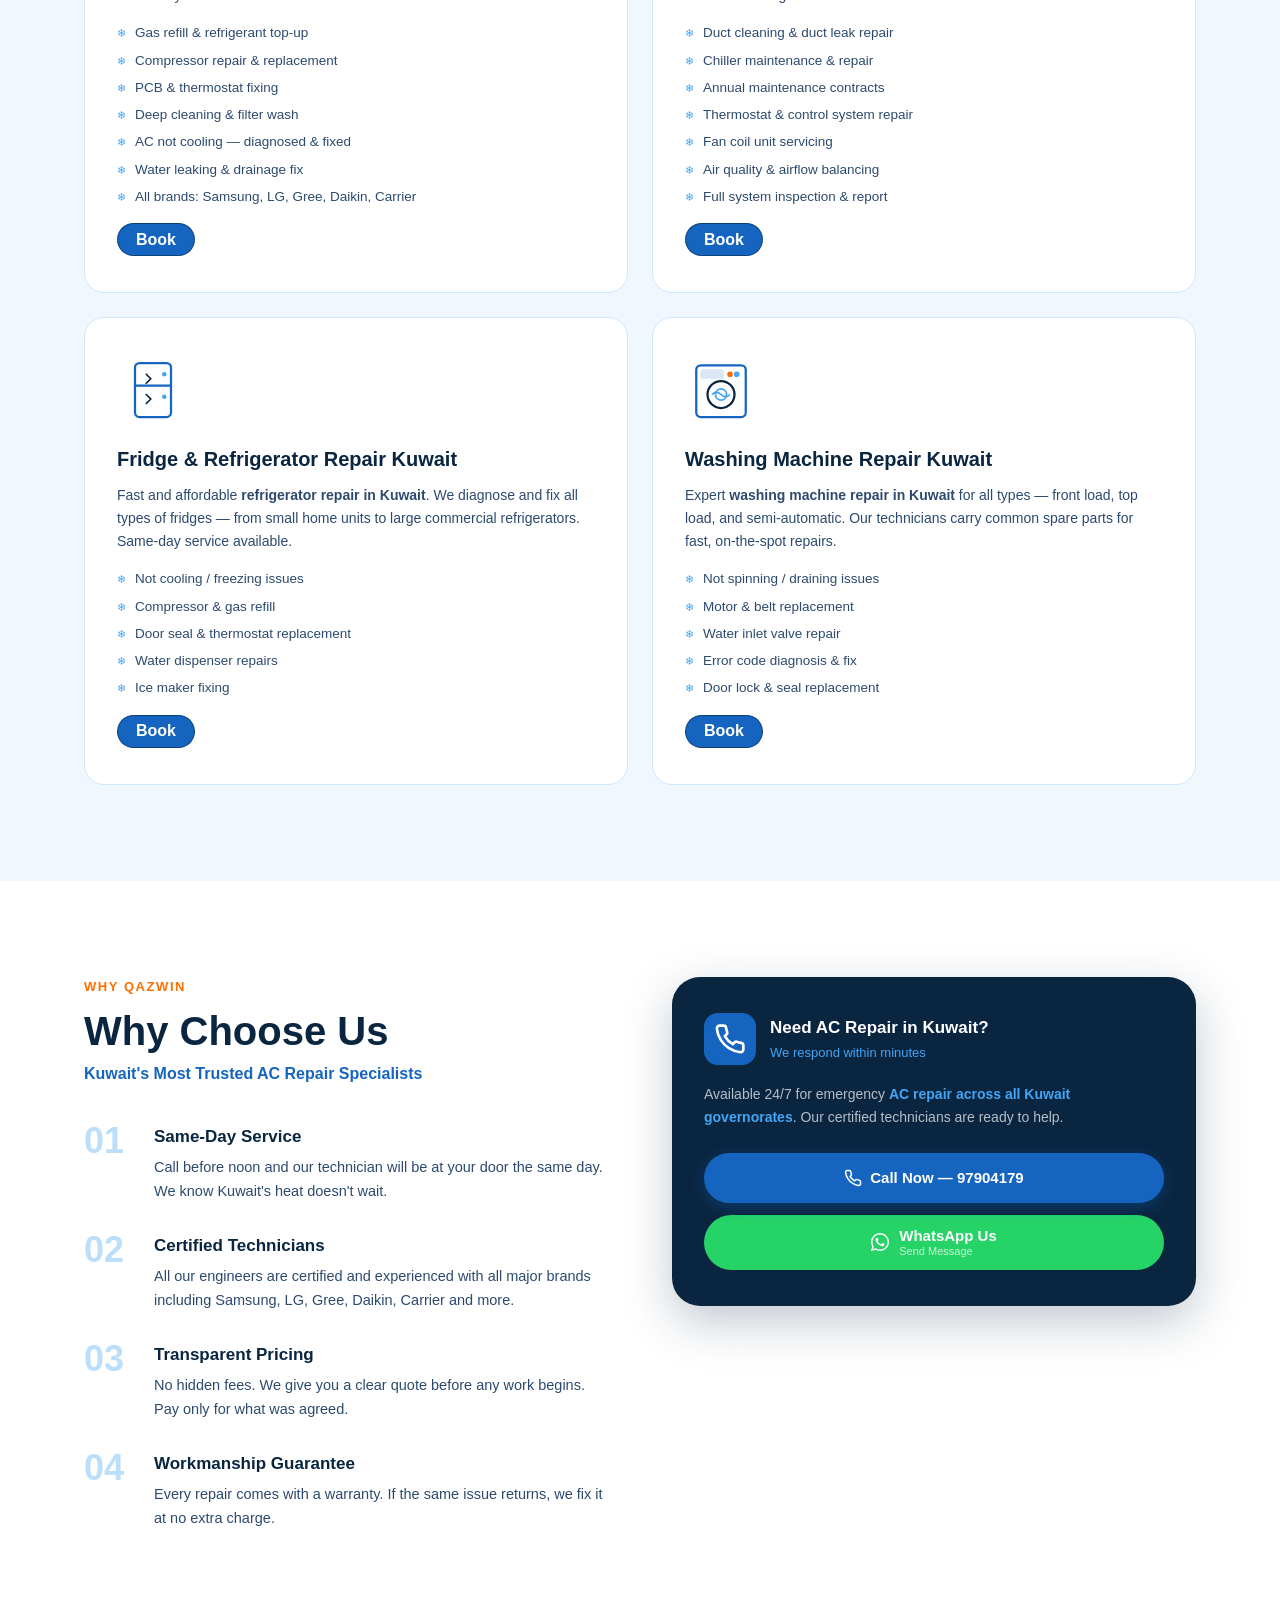
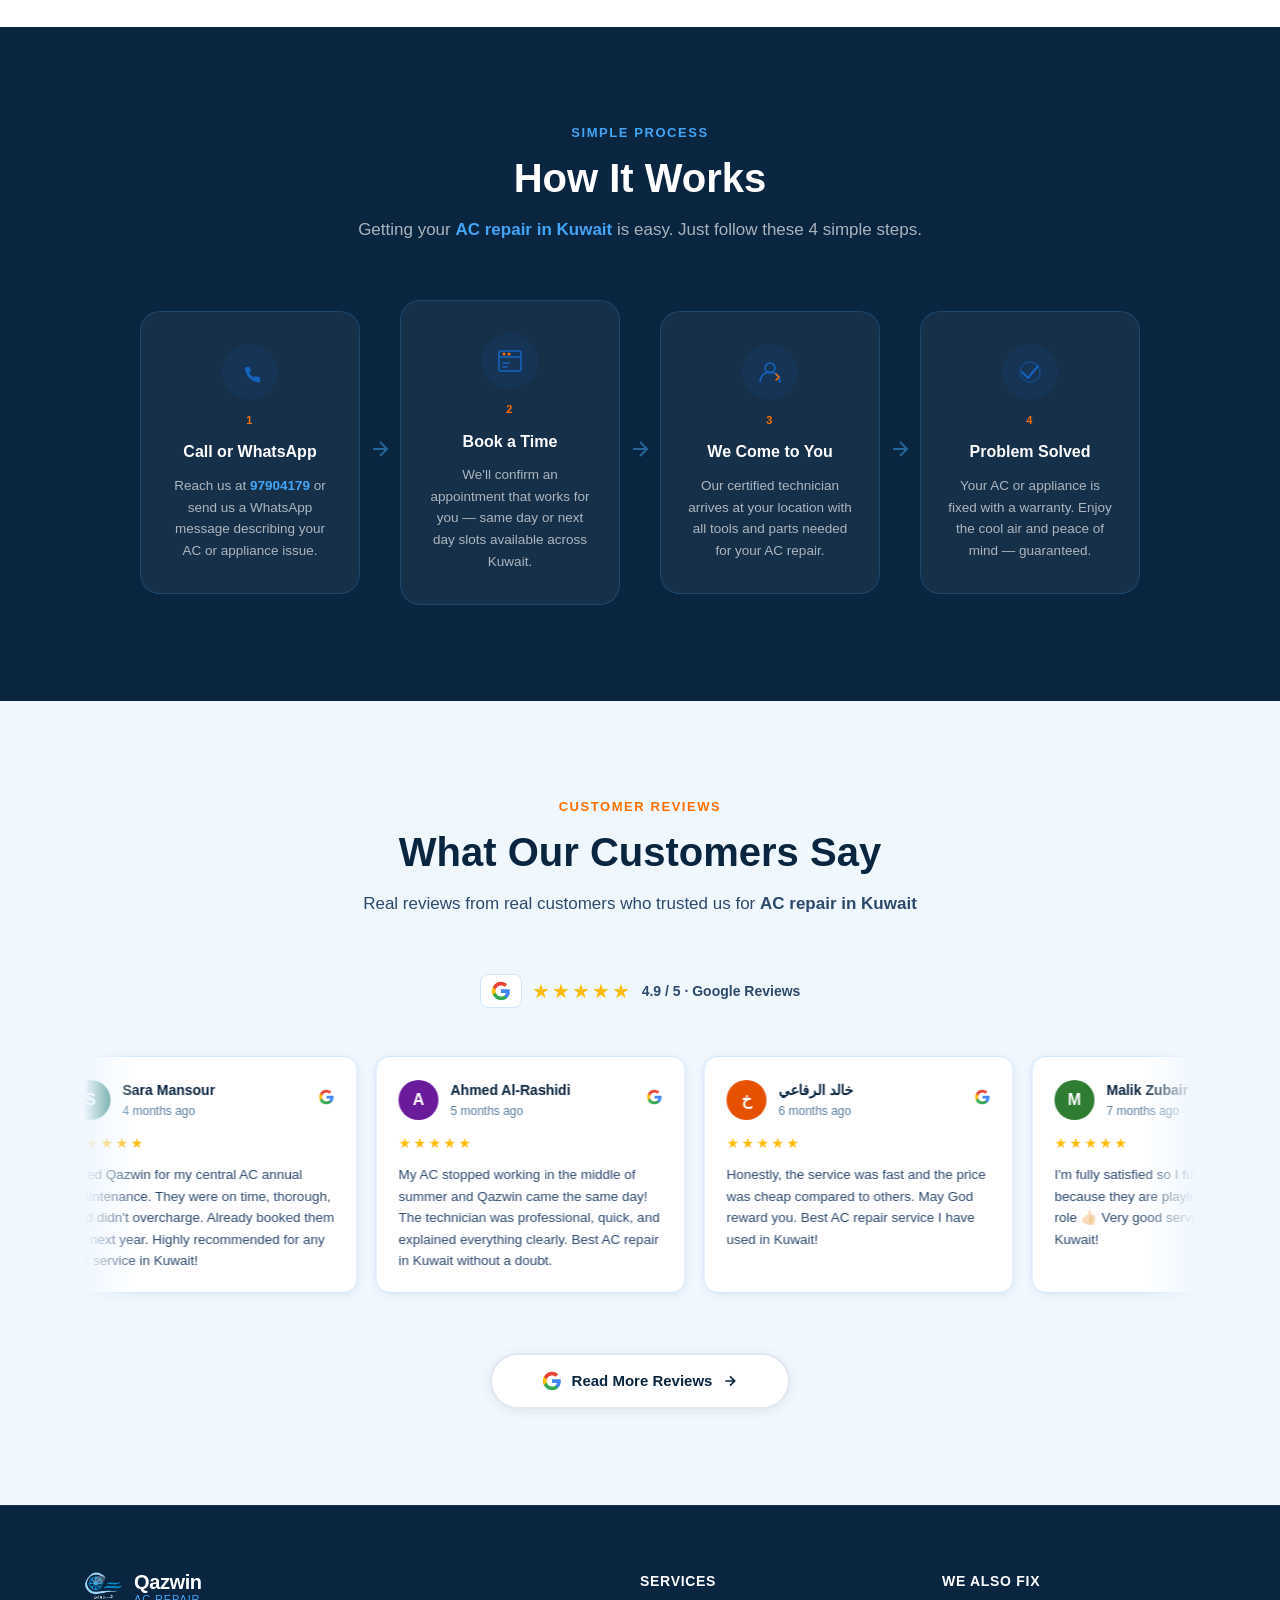
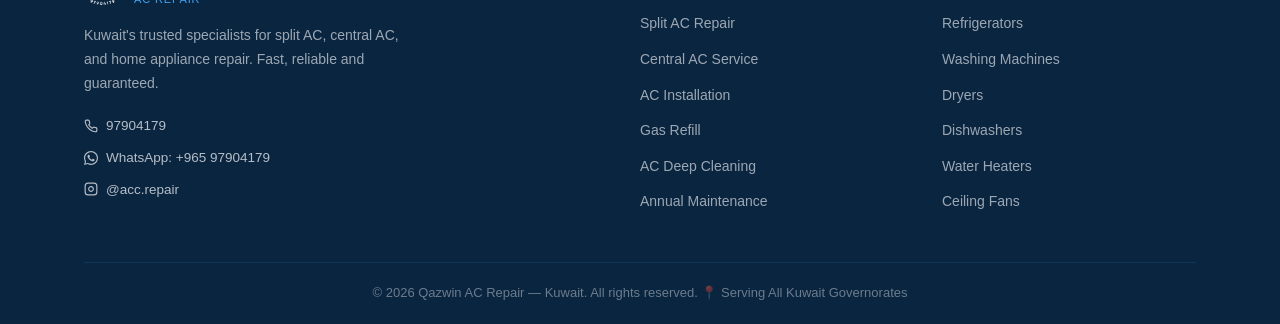
==== commit 00ca4d3c: "Add files via upload" ====
--- a/index.html
+++ b/index.html
@@ -909,8 +909,8 @@
         <div class="footer-col">
           <h4 class="footer-col-title" data-en="We Also Fix" data-ar="نصلح أيضاً">We Also Fix</h4>
           <ul class="footer-list">
-            <li><a href="#services" data-en="Refrigerators"    data-ar="ثلاجات">Refrigerators</a></li>
-            <li><a href="#services" data-en="Washing Machines" data-ar="غسالات">Washing Machines</a></li>
+            <li><a href="/fridge-repair-kuwait.html" data-en="Refrigerators"    data-ar="ثلاجات">Refrigerators</a></li>
+            <li><a href="/washing-machine-repair-kuwait.html" data-en="Washing Machines" data-ar="غسالات">Washing Machines</a></li>
             <li><a href="#services" data-en="Dryers"           data-ar="مجففات">Dryers</a></li>
             <li><a href="#services" data-en="Dishwashers"      data-ar="غسالات أطباق">Dishwashers</a></li>
             <li><a href="#services" data-en="Water Heaters"    data-ar="سخانات مياه">Water Heaters</a></li>
